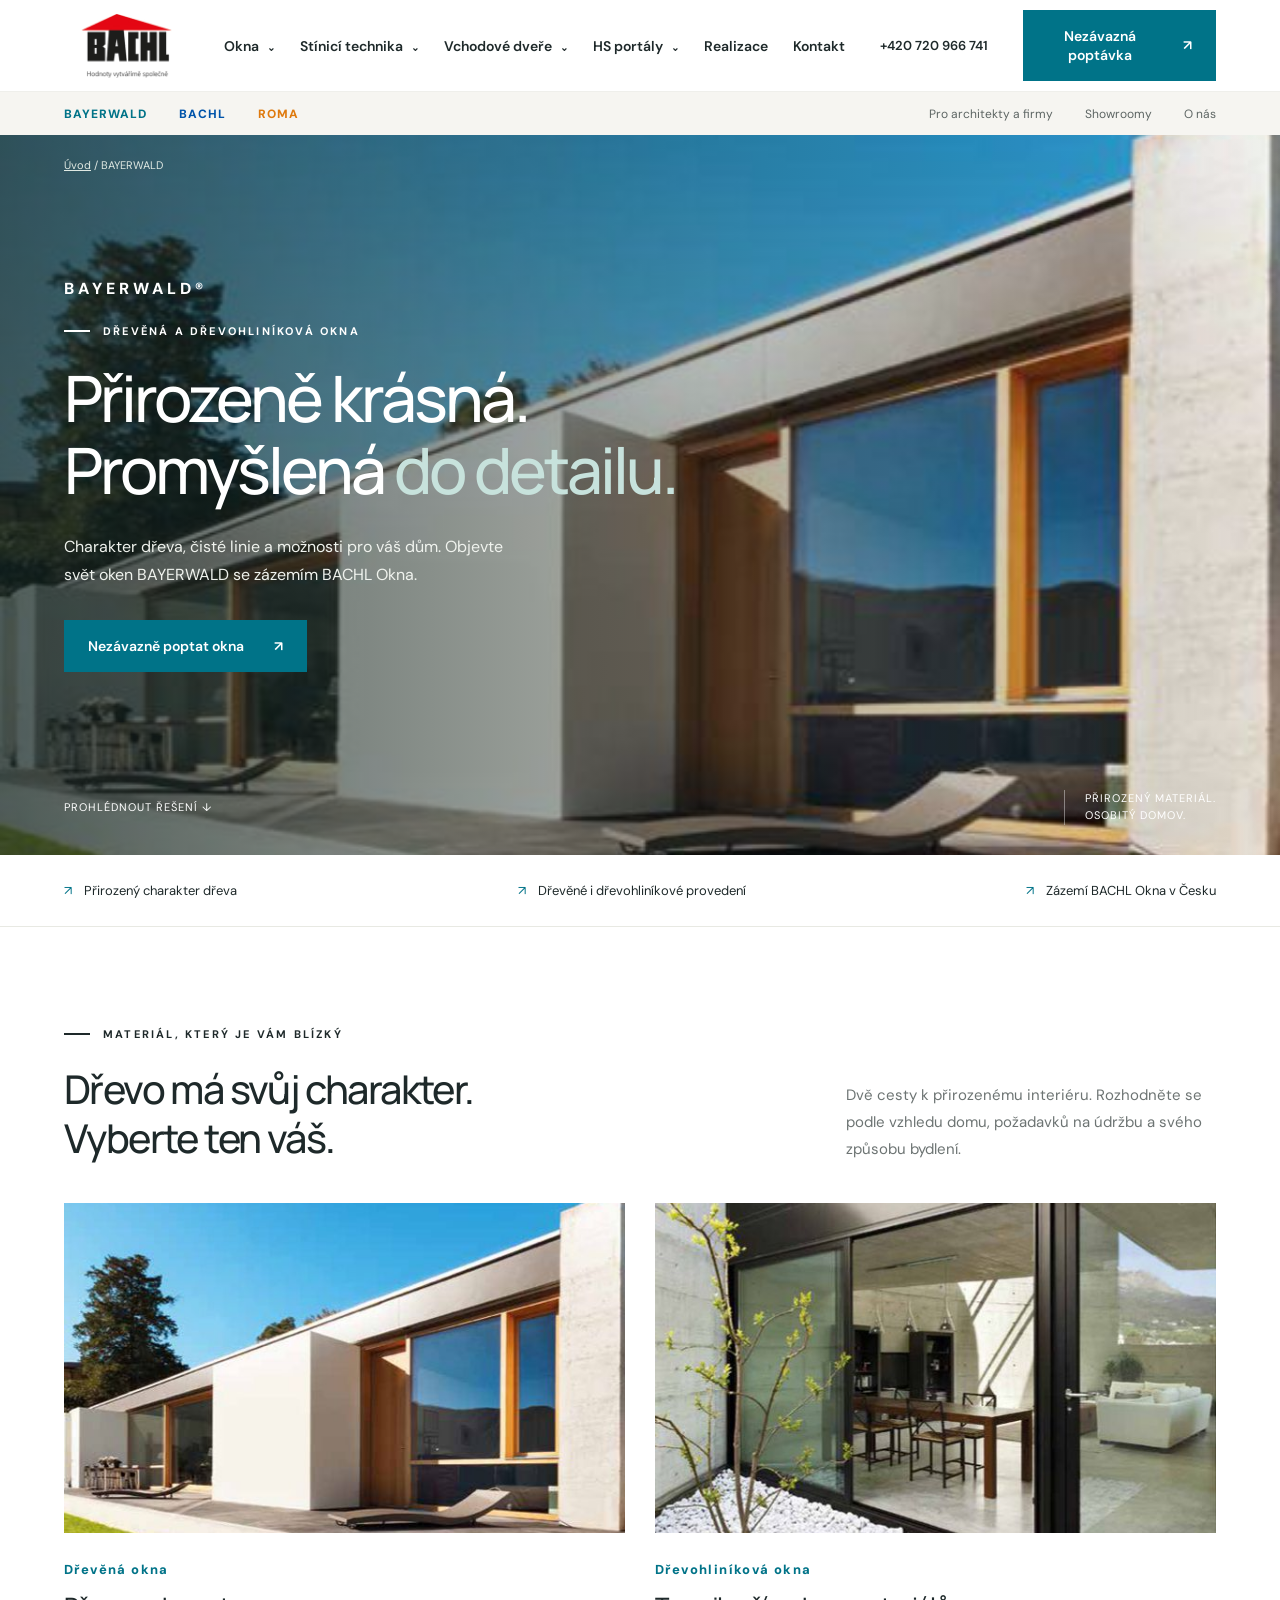
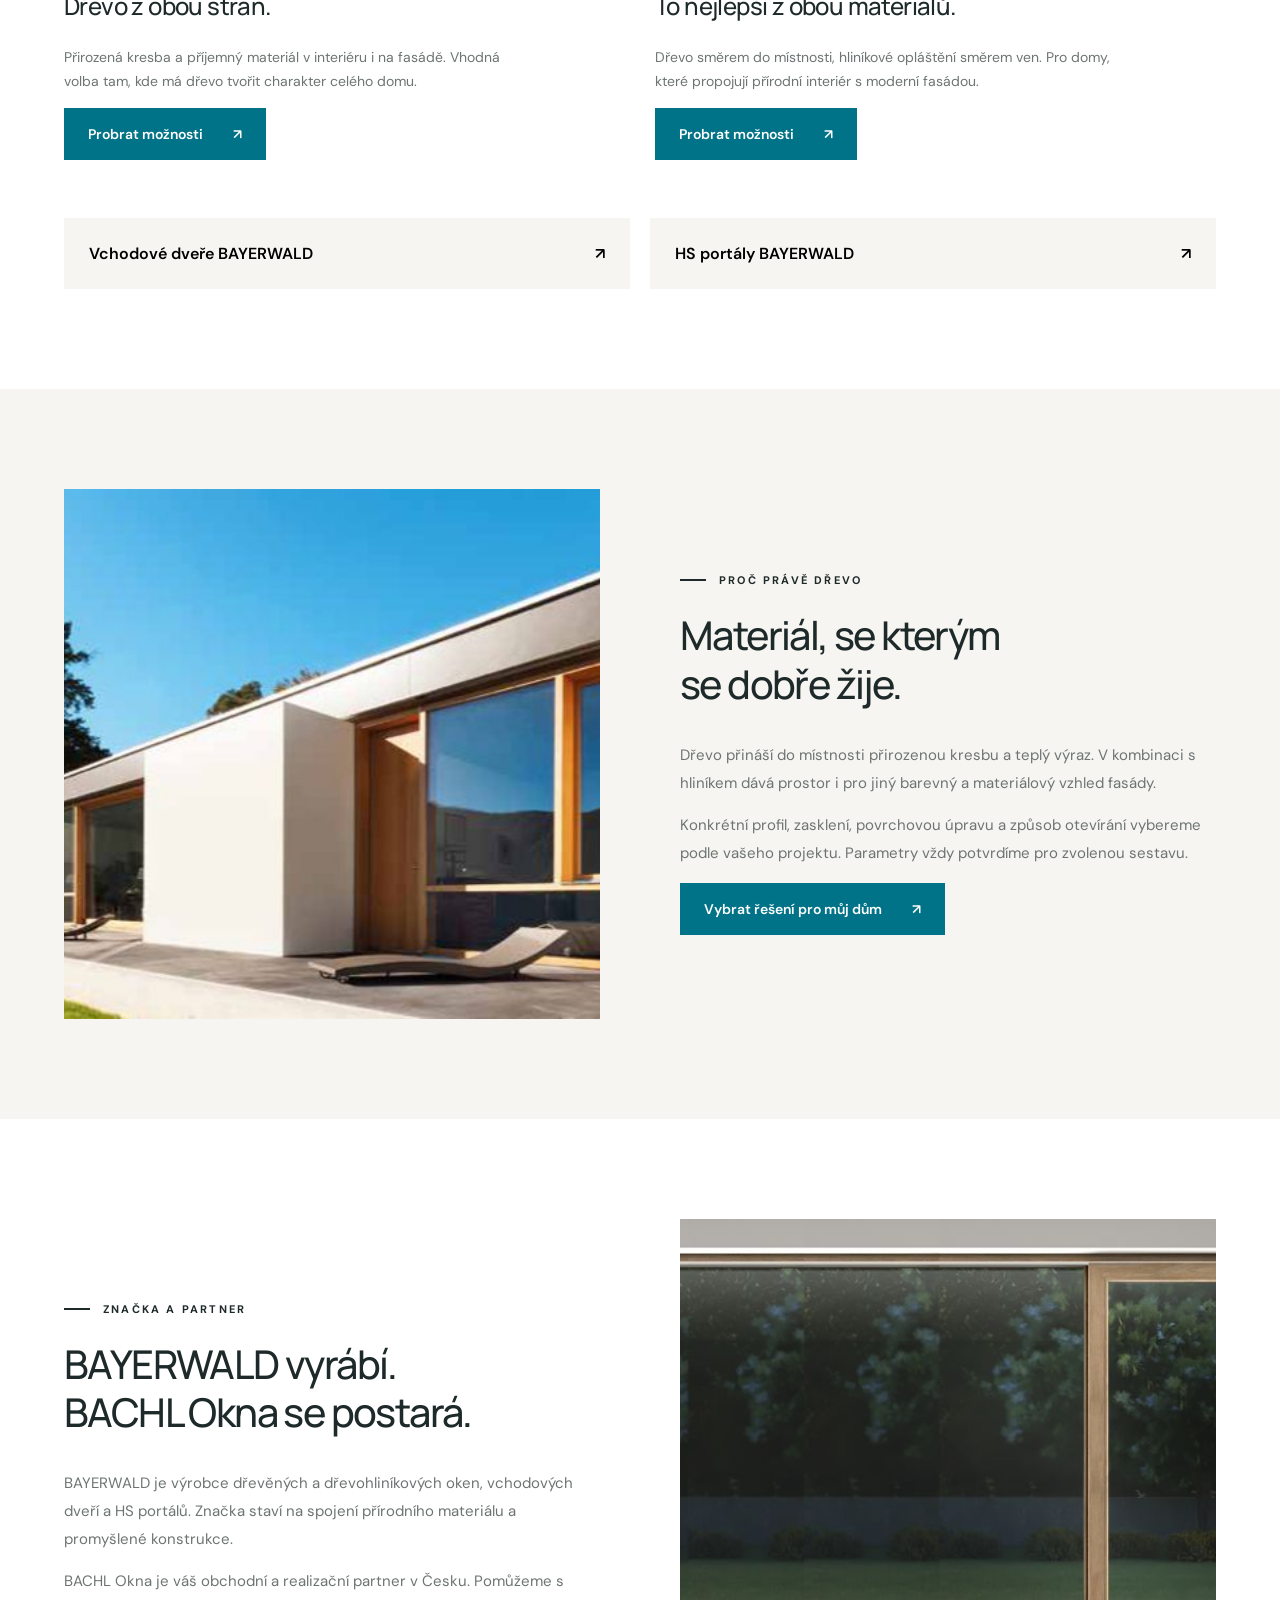
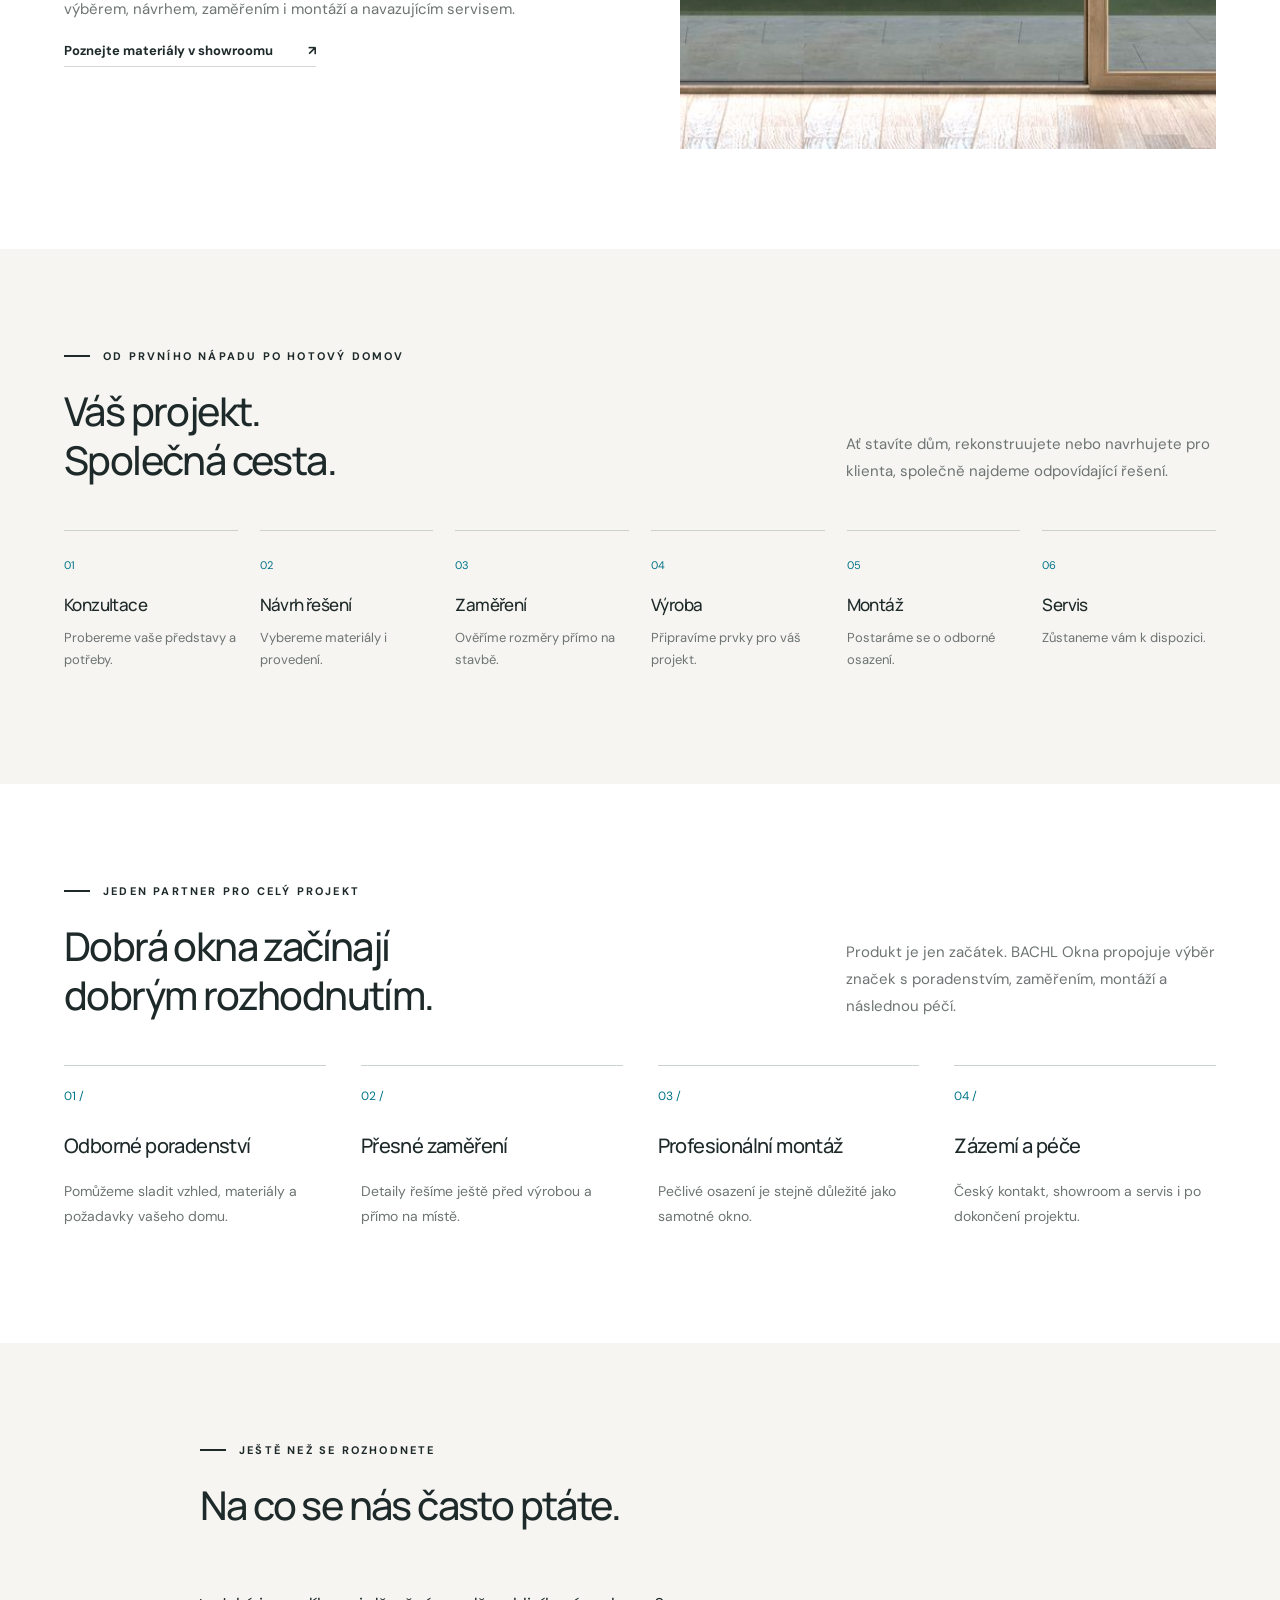
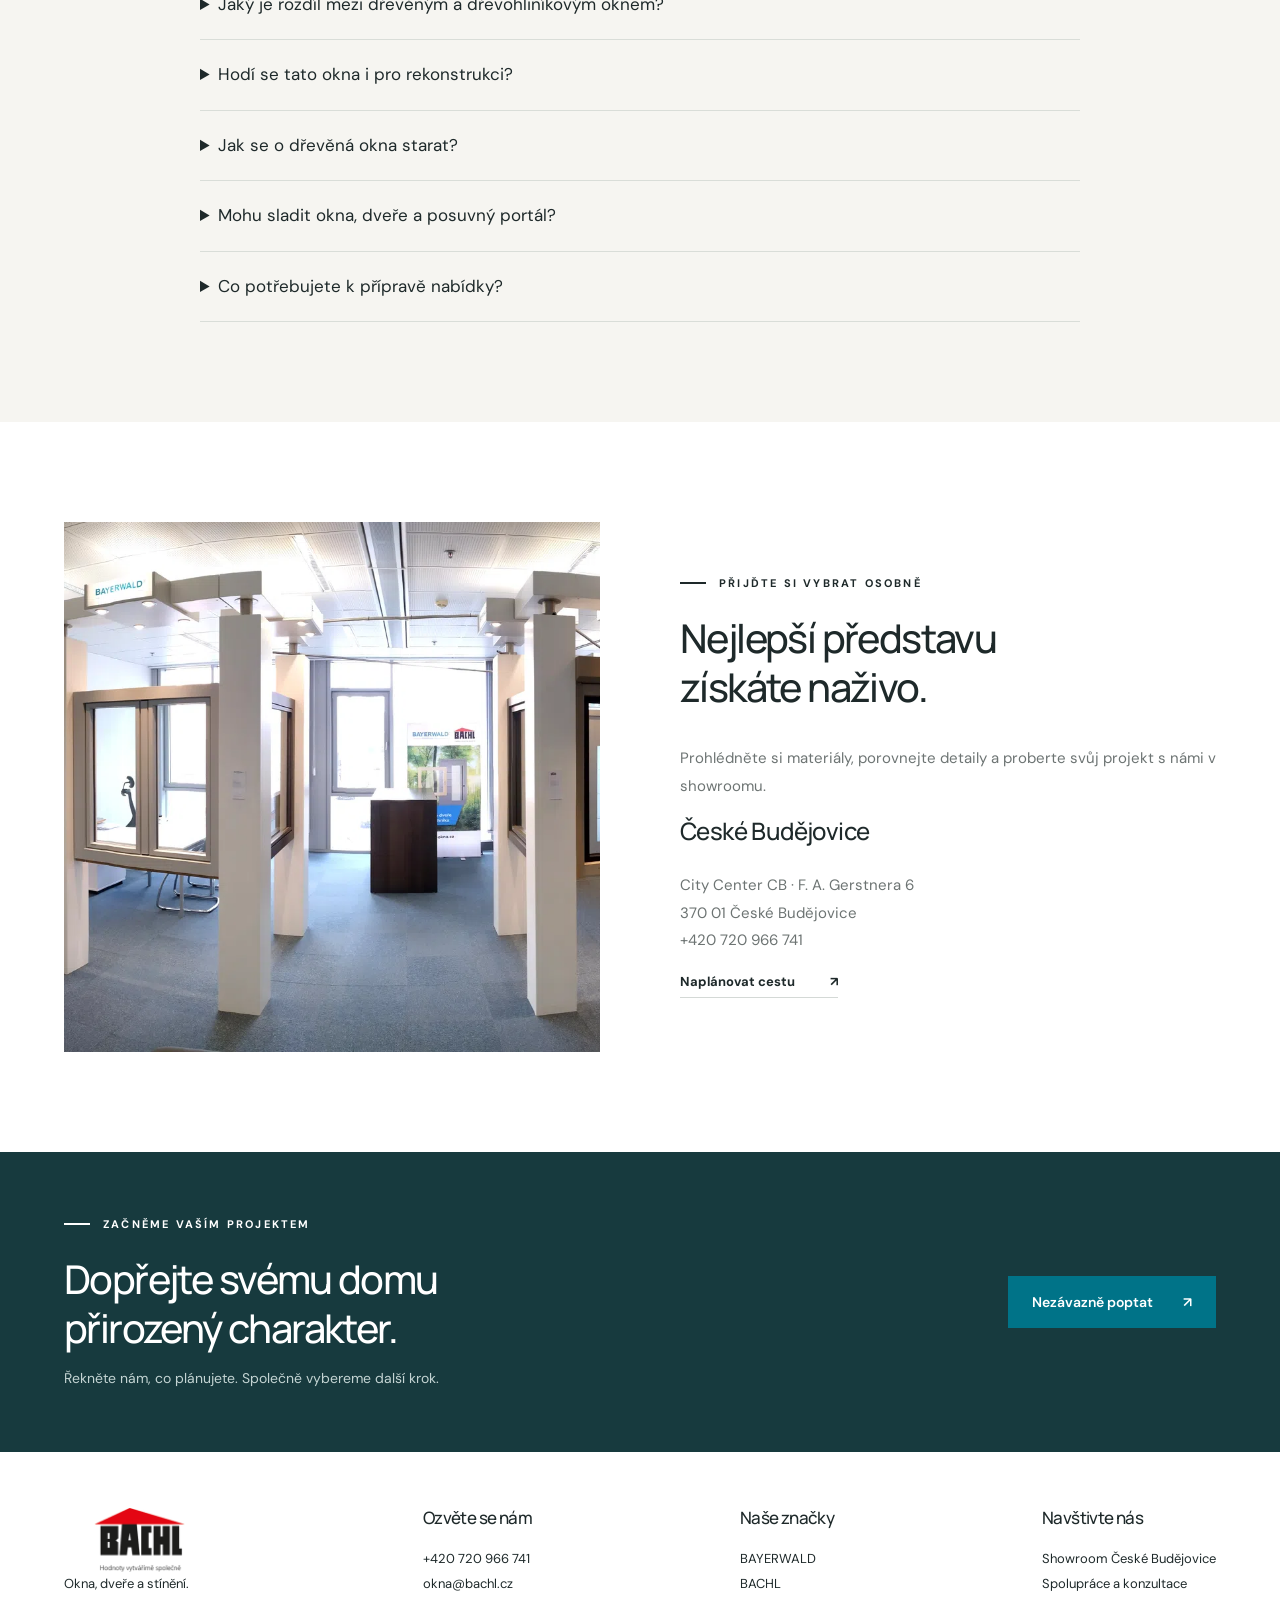
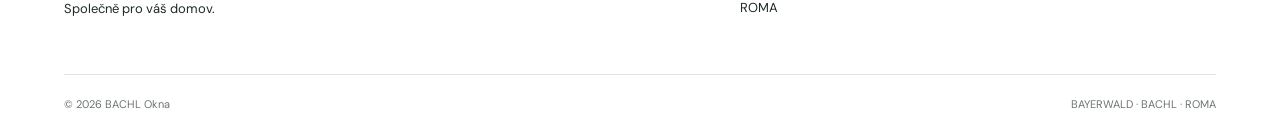
==== bayerwald.html @ 71b7810d "Publish homepage and BAYERWALD preview" ====
<!doctype html><html lang="cs"><head><meta charset="utf-8"><meta name="viewport" content="width=device-width,initial-scale=1"><meta name="description" content="Dřevěná a dřevohliníková okna BAYERWALD. Přirozený charakter dřeva, možnosti pro váš projekt a české zázemí BACHL Okna."><meta name="theme-color" content="#007388"><title>BAYERWALD | Dřevěná a dřevohliníková okna | BACHL Okna</title><link rel="stylesheet" href="styles.css"><script src="app.js" defer></script></head><body><div id="app"></div><noscript>Pro plné zobrazení webu povolte JavaScript. Kontakt: <a href="mailto:okna@bachl.cz">okna@bachl.cz</a>, +420 720 966 741.</noscript></body></html>
---- styles.css ----
@import url('https://fonts.googleapis.com/css2?family=DM+Sans:wght@400;500;600;700&family=Manrope:wght@400;500;600;700;800&display=swap');
:root{--ink:#1e292a;--muted:#6d7473;--paper:#f6f5f1;--blue:#0054aa;--teal:#007388;--orange:#df7a0e;--accent:var(--blue)}*{box-sizing:border-box}html{scroll-behavior:smooth;scroll-padding-top:150px}body{margin:0;color:var(--ink);background:#fff;font-family:'DM Sans',sans-serif}body.bayerwald{--accent:var(--teal)}a{color:inherit;text-decoration:none}button,input,select,textarea{font:inherit}button,a,input,textarea,select{touch-action:manipulation}button{cursor:pointer}button:focus-visible,a:focus-visible{outline:3px solid #df7a0e;outline-offset:5px}img{display:block;width:100%;height:100%;object-fit:cover}.wrap{width:min(1320px,90%);margin:auto}.header{position:sticky;top:0;background:#fff;z-index:20}.mainnav{min-height:91px;display:flex;align-items:center;gap:35px}.logo{width:125px;flex-shrink:0}.logo img{height:auto;max-height:65px;object-fit:contain}.primary{display:flex;align-items:center;gap:25px;flex:1}.navitem{position:relative}.navbutton{border:0;background:none;padding:33px 0;color:var(--ink);font-weight:600;font-size:14px;white-space:nowrap}.navbutton span{font-size:10px;margin-left:5px}.dropdown{display:none;position:absolute;top:100%;left:-22px;width:440px;background:#fff;padding:26px;box-shadow:0 18px 35px #152a3022;border-top:3px solid var(--accent);grid-template-columns:1fr 1fr;gap:24px}.navitem.open .dropdown,.navitem:hover .dropdown{display:grid}.dropdown strong{display:block;margin-bottom:13px;font-size:13px}.dropdown a{display:block;font-size:14px;line-height:1.6;padding:6px 0}.blue{color:var(--blue)}.teal{color:var(--teal)}.orange{color:var(--orange)}.phone{font-size:13px;font-weight:600;white-space:nowrap}.btn{border:0;background:var(--accent);color:white;padding:17px 24px;display:inline-flex;align-items:center;justify-content:space-between;gap:30px;font-size:14px;font-weight:600;line-height:1.3}.btn:hover{filter:brightness(.9)}.btn.light{background:white;color:var(--ink)}.btn.outline{background:transparent;border:1px solid #c4cac7;color:var(--ink)}.secondary{background:var(--paper);border-top:1px solid #efefeb}.secondary .wrap{display:flex;justify-content:space-between;align-items:center;min-height:43px}.brandsnav,.secondarylinks{display:flex;gap:32px;font-size:12px}.brandsnav{font-weight:800;letter-spacing:1px}.secondarylinks{color:#5d6563}.mobile-toggle{display:none}.hero{position:relative;min-height:650px;height:calc(100svh - 180px);max-height:850px;color:white;overflow:hidden;background:#354745}.hero-image{position:absolute;inset:0;transition:opacity .5s}.hero:after{content:'';position:absolute;inset:0;background:linear-gradient(90deg,#102322ba 0%,#10232252 55%,#1023220a 100%)}.hero .wrap{position:relative;z-index:1;height:100%;display:flex;flex-direction:column;justify-content:center;padding-top:55px;padding-bottom:95px}.eyebrow{font-size:11px;letter-spacing:2.2px;text-transform:uppercase;font-weight:700;display:flex;align-items:center;gap:13px;margin-bottom:24px}.eyebrow:before{content:'';display:block;width:26px;height:2px;background:currentColor}h1,h2,h3,p{margin-top:0}h1,h2,h3{font-family:Manrope,sans-serif;font-weight:500}h1{font-size:clamp(44px,5vw,74px);line-height:1.13;letter-spacing:-3px;max-width:830px;margin-bottom:26px}h1 em{font-style:normal;color:#c7e2dc}.hero p{font-size:16px;line-height:1.75;max-width:470px;color:#f0f3ee}.hero .btn{align-self:flex-start;margin-top:15px}.hero-bottom{position:absolute;z-index:2;bottom:30px;left:5%;right:5%;display:flex;align-items:center;justify-content:space-between;font-size:11px;letter-spacing:1px}.slider-controls{display:flex;gap:12px;align-items:center}.slider-controls button{border:1px solid #ffffff66;background:transparent;color:white;width:40px;height:40px;font-size:20px}.slider-controls .pause{font-size:14px}.slide-progress{width:95px;height:2px;background:#ffffff44;margin:0 14px}.slide-progress i{display:block;background:white;height:2px;width:33%}.hero-tag{border-left:1px solid #ffffff66;padding-left:20px;line-height:1.6}.introbar{border-bottom:1px solid #e8e9e3}.introbar .wrap{display:flex;justify-content:space-between;gap:24px;padding:27px 0;font-size:13px}.introbar span{display:flex;gap:12px}.introbar b{color:var(--accent);font-weight:400}.section{padding:100px 0}.section.soft{background:var(--paper)}.section-head{display:flex;align-items:flex-end;justify-content:space-between;gap:45px;margin-bottom:40px}.section-head h2{margin:0;max-width:660px}.section-head p{max-width:370px;margin:0;color:var(--muted);font-size:15px;line-height:1.8}h2{font-size:clamp(32px,3.1vw,46px);line-height:1.23;letter-spacing:-1.6px}h3{font-size:24px;line-height:1.35;letter-spacing:-.6px}.subtle{color:var(--muted);line-height:1.8}.cards{display:grid;grid-template-columns:repeat(3,1fr);gap:25px}.brand-card{background:white;border:1px solid #e4e6e1}.card-image{height:265px;overflow:hidden}.card-image img{transition:transform .5s}.brand-card:hover .card-image img{transform:scale(1.04)}.card-body{padding:28px}.brandname{font-weight:800;font-size:13px;letter-spacing:1.4px;margin-bottom:19px;display:block}.card-body p{font-size:14px;color:var(--muted);line-height:1.7;min-height:48px}.textlink{font-size:13px;font-weight:700;display:inline-flex;gap:35px;align-items:center;border-bottom:1px solid #d4d9d6;padding-bottom:7px}.benefits{display:grid;grid-template-columns:repeat(4,1fr);gap:35px;margin-top:45px}.benefit{border-top:1px solid #cbd1cc;padding-top:22px}.benefit .num{font-size:12px;color:var(--accent);display:block;margin-bottom:28px}.benefit h3{font-size:20px}.benefit p{font-size:14px;line-height:1.8;color:var(--muted)}.split{display:grid;grid-template-columns:1fr 1fr;gap:80px;align-items:center}.split-photo{height:530px}.split p{line-height:1.85;color:var(--muted);font-size:15px}.steps{display:grid;grid-template-columns:repeat(6,1fr);gap:22px;margin-top:45px}.step{border-top:1px solid #cbd1cc;padding-top:22px}.step span{font-size:11px;color:var(--accent)}.step h3{font-size:17px;margin:20px 0 10px}.step p{font-size:13px;line-height:1.7;color:var(--muted)}.cta{background:#173a3e;color:#fff;padding:65px 0}.cta .wrap{display:flex;justify-content:space-between;align-items:center;gap:30px}.cta h2{max-width:650px;margin-bottom:16px}.cta p{margin:0;color:#c4d4d3;font-size:14px}.footer{padding:55px 0 24px}.footer-top{display:flex;justify-content:space-between;gap:45px}.footer h3{font-size:17px}.footer p,.footer a{font-size:13px;line-height:1.9}.footer .logo{margin-bottom:18px}.footer-bottom{border-top:1px solid #e1e4df;padding-top:22px;margin-top:40px;display:flex;justify-content:space-between;font-size:11px;color:var(--muted)}.product-grid{display:grid;grid-template-columns:1fr 1fr;gap:30px}.product-grid .card-image{height:330px}.product-grid .card-body{padding:28px 0}.product-grid p{max-width:470px}.product-grid .brand-card{border:0}.product-grid .brandname{margin-bottom:12px}.related{display:flex;gap:20px;margin-top:30px}.related button{flex:1;text-align:left;padding:25px;background:var(--paper);border:0;display:flex;justify-content:space-between;font-weight:600}.faq{max-width:880px;margin:auto}.faq h2{margin-bottom:40px}.faq details{border-bottom:1px solid #d9ddd8;padding:22px 0}.faq summary{cursor:pointer;font-size:17px;line-height:1.5}.faq details p{color:var(--muted);line-height:1.8;font-size:14px;margin:17px 0 0}.breadcrumbs{position:absolute;top:23px;font-size:11px;color:#e0e9e3}.breadcrumbs a{text-decoration:underline}.bayerwald .hero{min-height:620px;max-height:760px}.brand-signature{font-weight:800;letter-spacing:4px;font-size:16px;margin-bottom:25px}.dialog{width:min(600px,94%);border:0;padding:40px;max-height:90vh;color:var(--ink)}.dialog::backdrop{background:#122627b3}.dialog .close{position:absolute;right:16px;top:12px;border:0;background:none;font-size:28px}.dialog h2{font-size:30px;padding-right:20px}.dialog label{display:block;font-size:13px;margin-top:17px}.dialog input,.dialog select,.dialog textarea{width:100%;padding:12px;margin-top:7px;border:1px solid #c6ceca;background:white;border-radius:0}.dialog textarea{height:95px;resize:vertical}.dialog .btn{margin-top:20px;width:100%}.form-note{font-size:12px;line-height:1.7;color:var(--muted)}.context{font-size:12px;color:var(--accent)}.dialog .check{display:flex;gap:10px;align-items:flex-start;line-height:1.6}.check input{width:auto;margin-top:3px}.project-note{font-size:11px;color:var(--muted);margin-top:15px}.desktop-only{display:inline}
@media(min-width:1500px){.hero .wrap{width:1320px}.hero-bottom{left:calc((100% - 1320px)/2);right:calc((100% - 1320px)/2)}}
@media(max-width:1150px){.mainnav{gap:22px}.primary{gap:17px}.phone{display:none}.mainnav .btn{padding:15px}.navbutton{font-size:13px}.logo{width:105px}.hero{min-height:600px}.split{gap:40px}.steps{grid-template-columns:repeat(3,1fr)}}
@media(max-width:850px){.mainnav{min-height:76px;justify-content:space-between}.mainnav>.btn{margin-left:auto}.mobile-toggle{display:block;border:0;background:transparent;font-size:23px;padding:8px}.primary{display:none;position:absolute;top:76px;left:0;right:0;background:white;padding:18px 5%;border-bottom:1px solid #ddd;max-height:75vh;overflow:auto}.primary.mobile-open{display:block}.navbutton{padding:14px 0;width:100%;text-align:left}.dropdown{position:static;box-shadow:none;width:100%;padding:15px;gap:20px}.navitem:hover .dropdown{display:none}.navitem.open .dropdown{display:grid}.secondarylinks{gap:16px;font-size:10px}.brandsnav{gap:20px;font-size:10px}.hero{height:690px;min-height:0;max-height:none}.hero .wrap{padding-top:20px;padding-bottom:75px}h1{letter-spacing:-2px;max-width:620px}.hero p{max-width:420px}.section{padding:65px 0}.cards{gap:16px}.card-image{height:200px}.card-body{padding:20px}h3{font-size:21px}.section-head{display:block}.section-head p{margin-top:23px;max-width:570px}.benefits{grid-template-columns:1fr 1fr;gap:25px}.introbar .wrap{flex-wrap:wrap;font-size:12px}.split{gap:30px}.split-photo{height:440px}.cta .wrap{align-items:flex-start}.cta h2{font-size:32px}.product-grid .card-image{height:240px}}
@media(max-width:580px){.wrap{width:89%}.mainnav>.btn{font-size:11px;padding:13px;gap:12px}.secondary .wrap{justify-content:center;min-height:40px}.secondarylinks{display:none}.brandsnav{width:100%;justify-content:space-between}.hero{height:660px}.hero:after{background:linear-gradient(90deg,#102322b8,#10232255)}.hero-image{object-position:60% center}.hero .wrap{padding-top:5px}.eyebrow{font-size:9px;margin-bottom:22px;letter-spacing:1.7px}h1{font-size:44px;letter-spacing:-2px;line-height:1.16}.hero p{font-size:14px;max-width:330px}.hero-bottom{left:5.5%;right:5.5%}.hero-tag{display:none}.introbar .wrap{display:grid;gap:14px;padding:24px 0}.cards,.split,.product-grid{grid-template-columns:1fr}.cards{gap:25px}.card-image{height:260px}.card-body{padding:26px}.card-body p{min-height:0}.section-head{margin-bottom:30px}.benefits{gap:25px 20px}.benefit h3{font-size:18px}.benefit p{font-size:13px}.benefit .num{margin-bottom:20px}.split-photo{height:380px}.steps{grid-template-columns:1fr 1fr}.cta .wrap{display:block}.cta .btn{margin-top:25px}.footer-top{display:grid;grid-template-columns:1fr 1fr;gap:30px}.footer-top>div:first-child{grid-column:1/-1}.footer-bottom{gap:15px;line-height:1.7}.product-grid{gap:25px}.product-grid .card-image{height:300px}.related{flex-direction:column;margin-top:0}.bayerwald .hero{min-height:690px}.dialog{padding:32px 24px}.dialog h2{font-size:28px}.brand-signature{font-size:14px}.desktop-only{display:none}}@media(prefers-reduced-motion:reduce){html{scroll-behavior:auto}*{transition:none!important}}
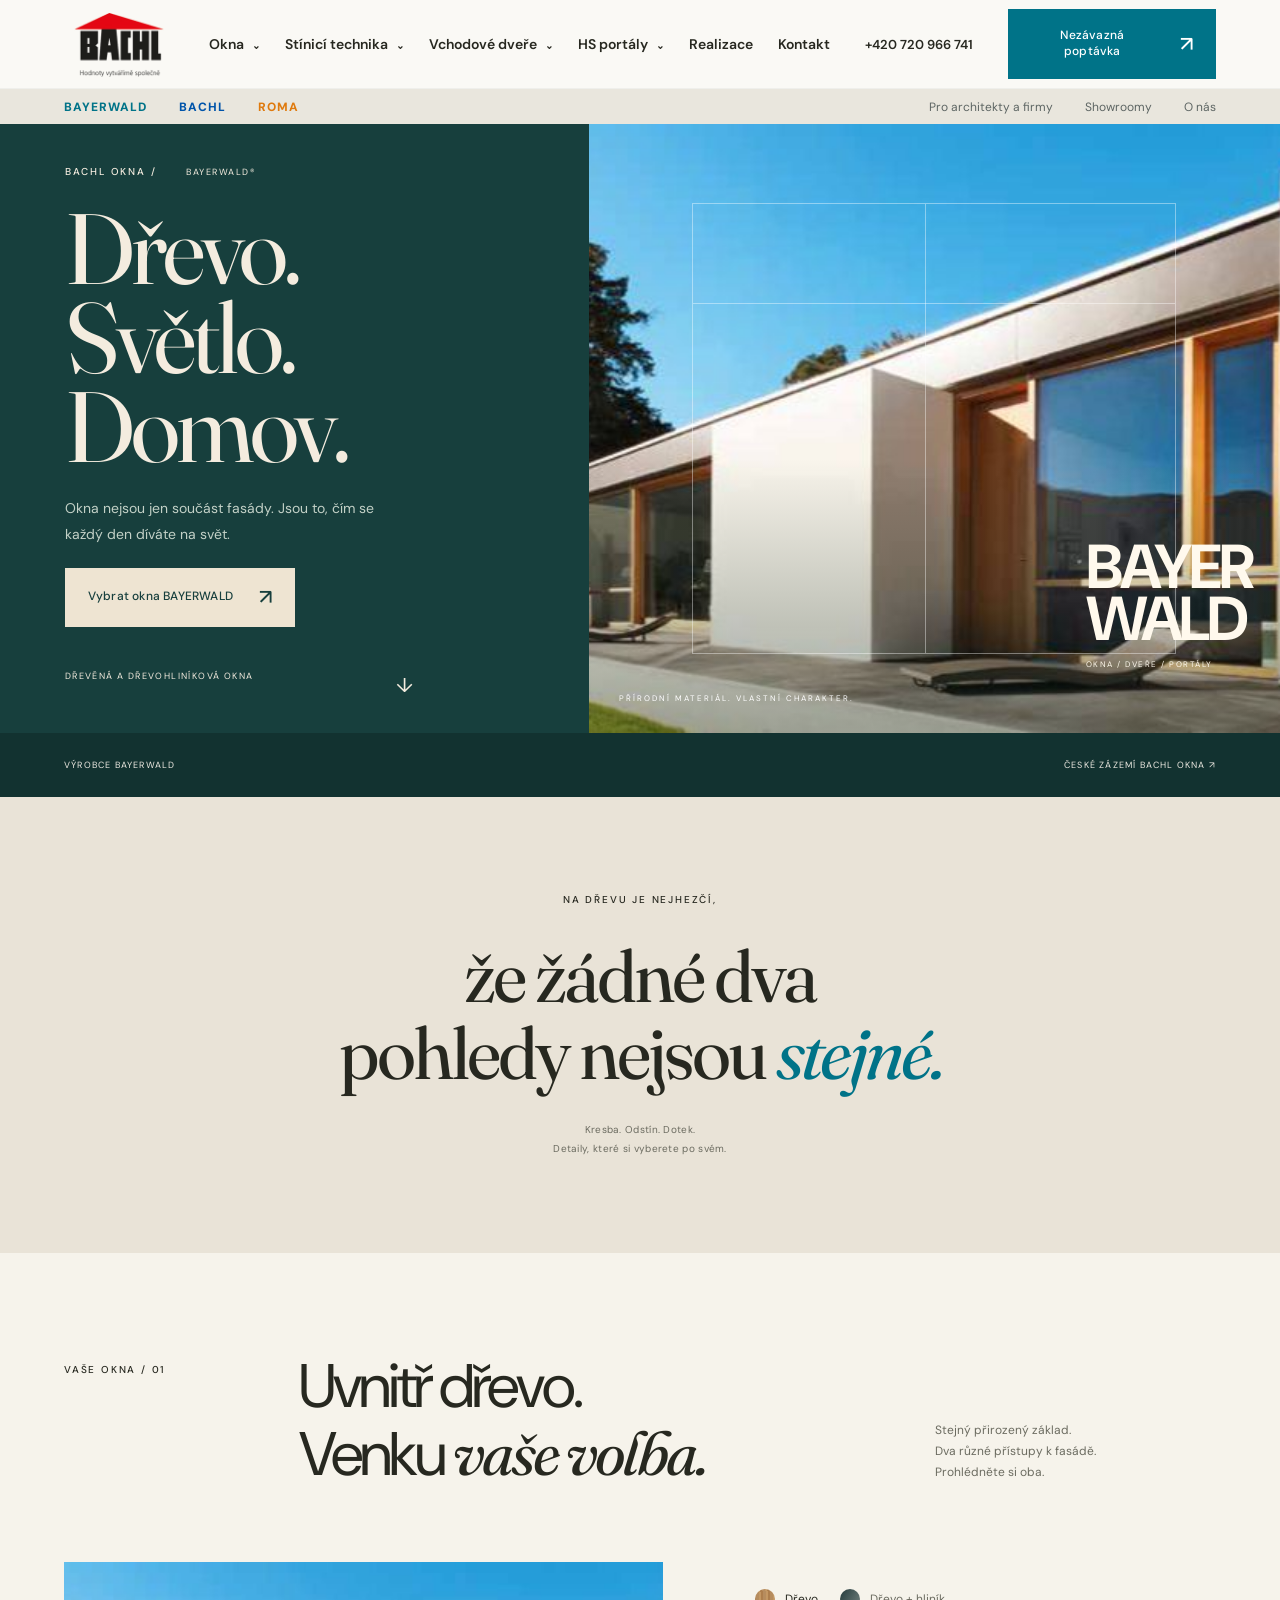
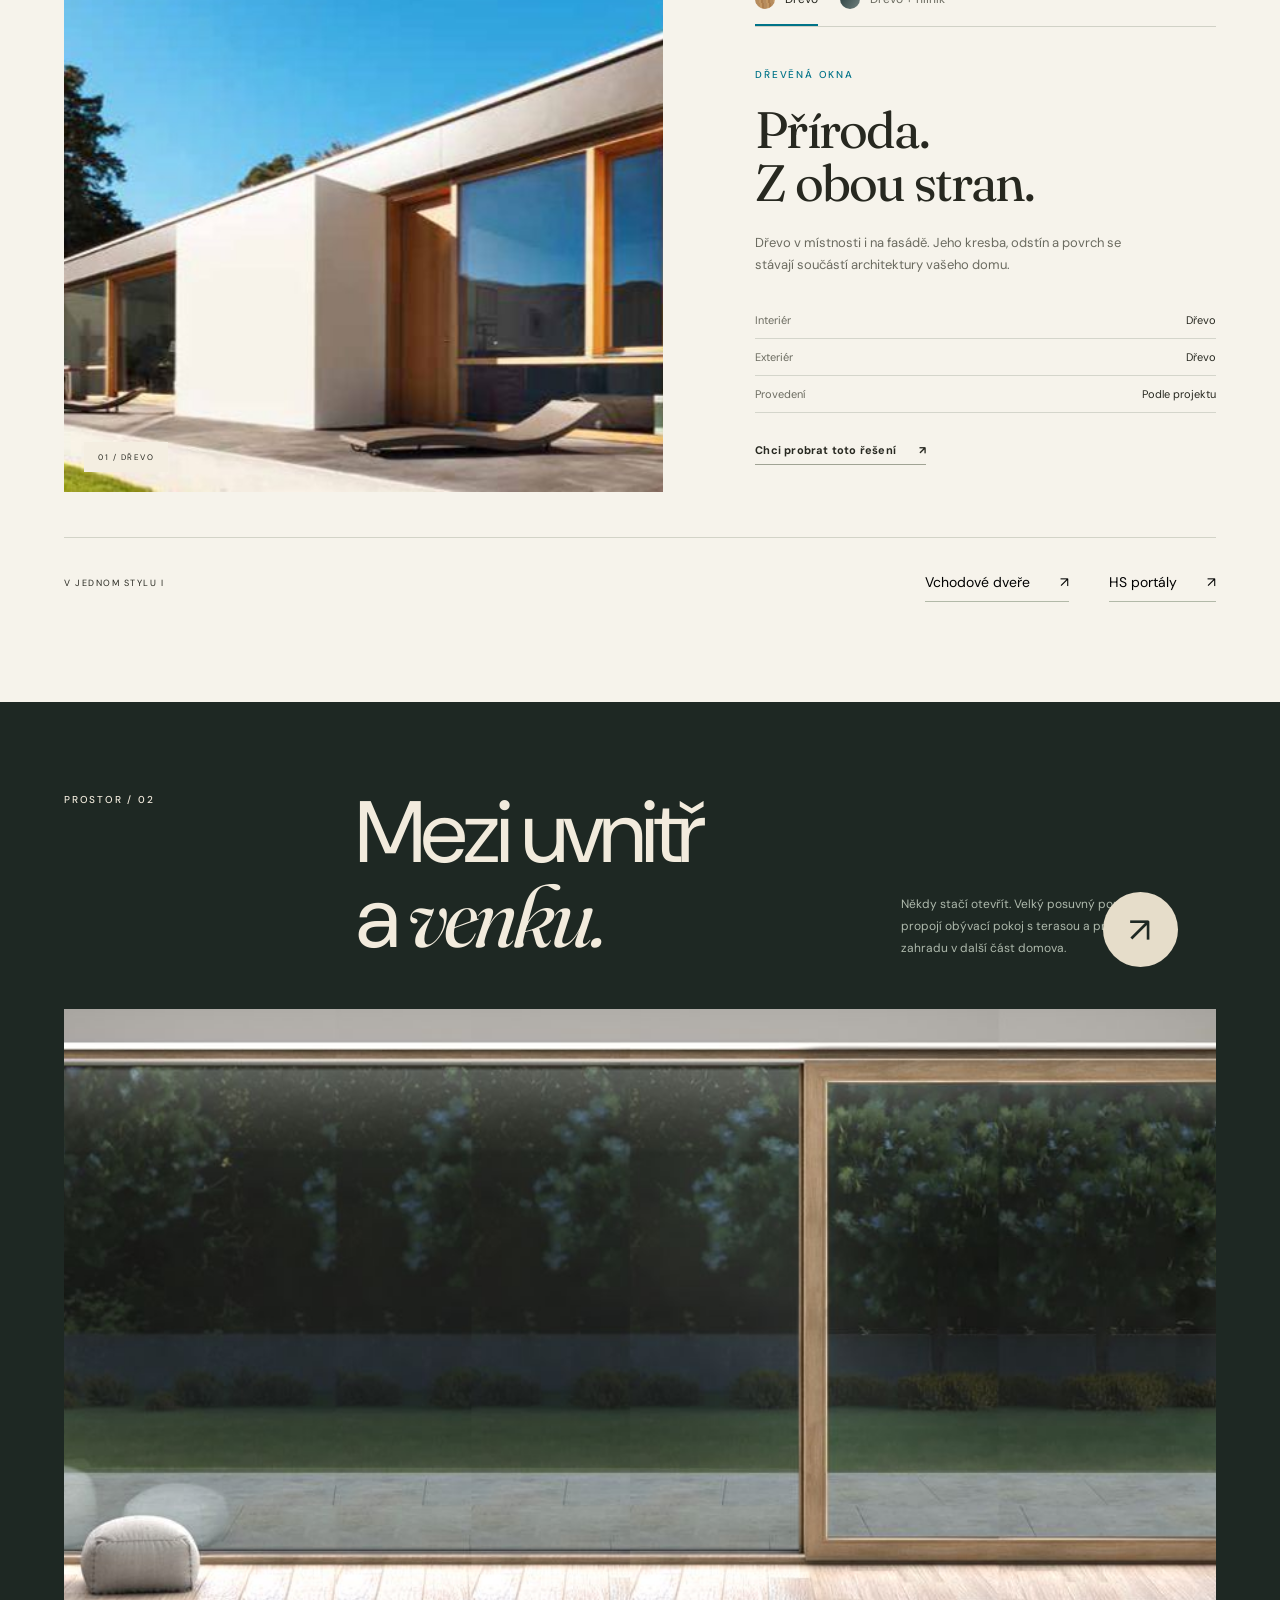
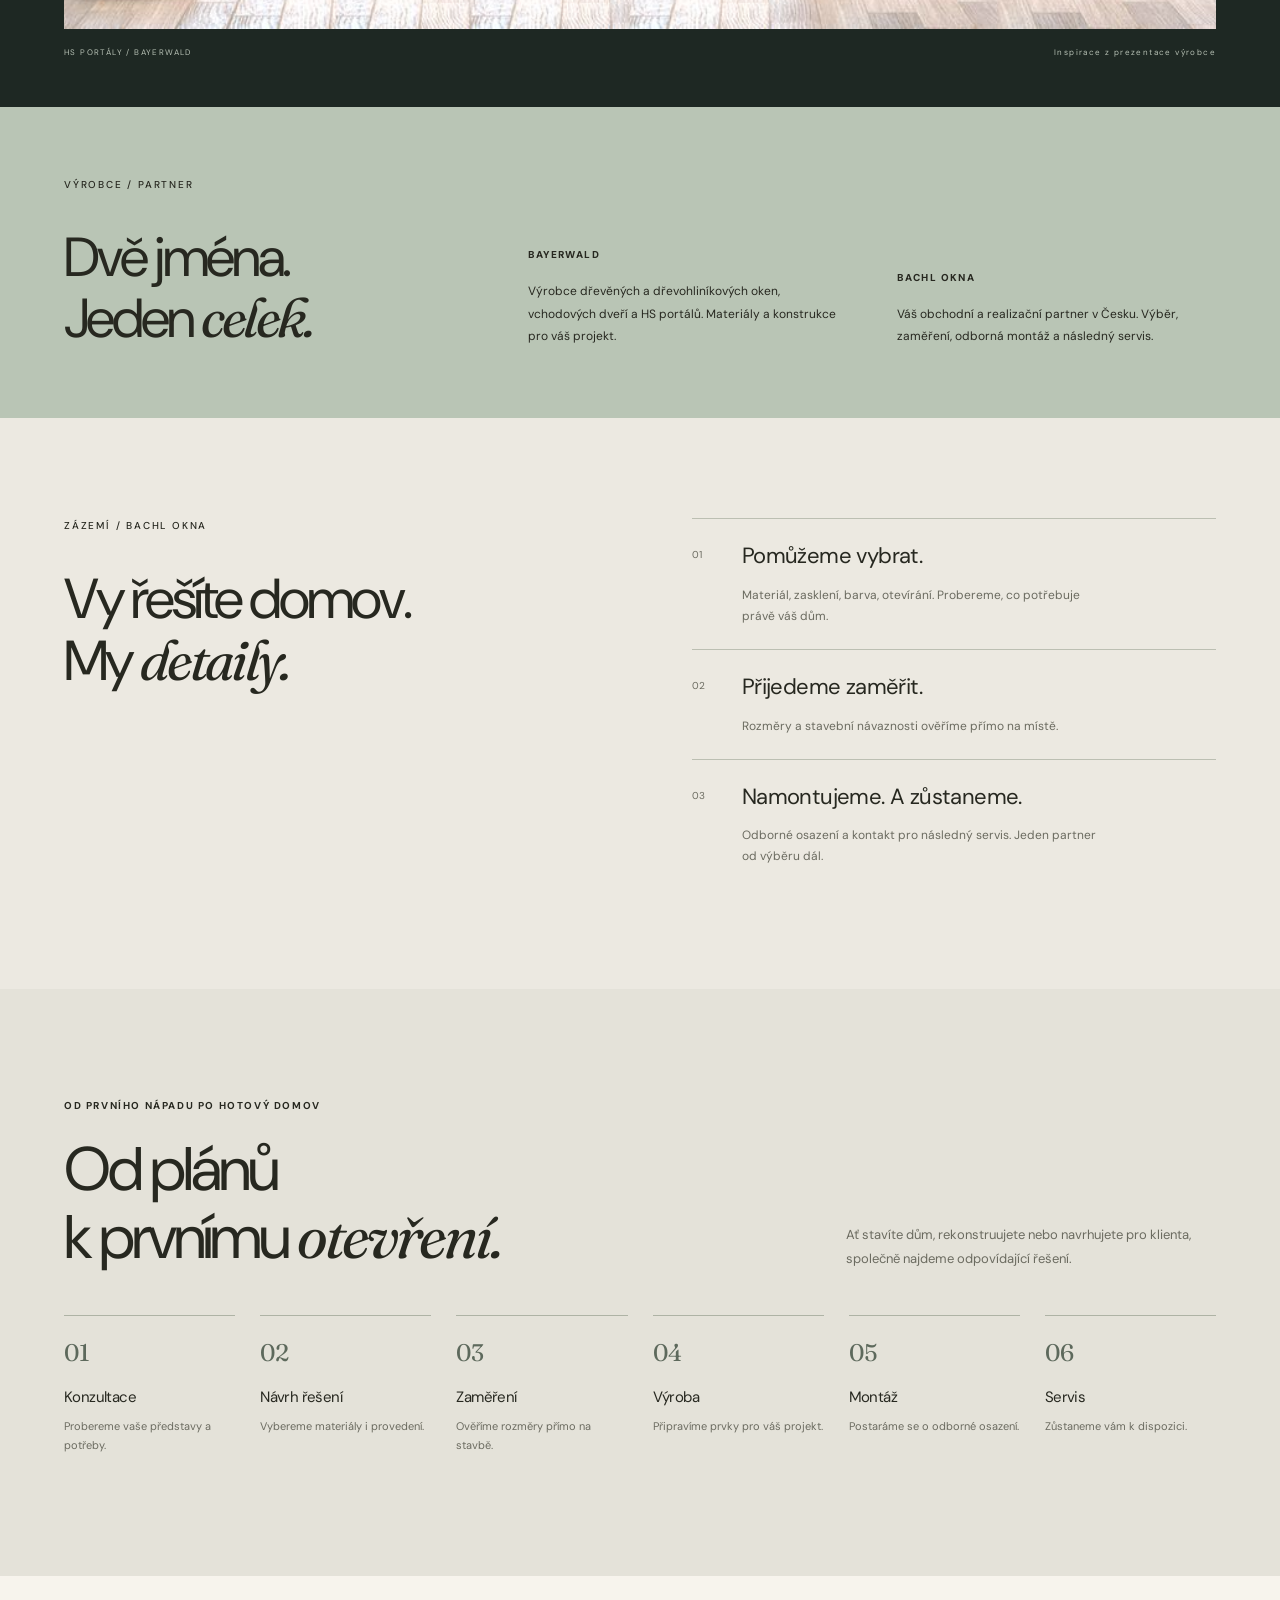
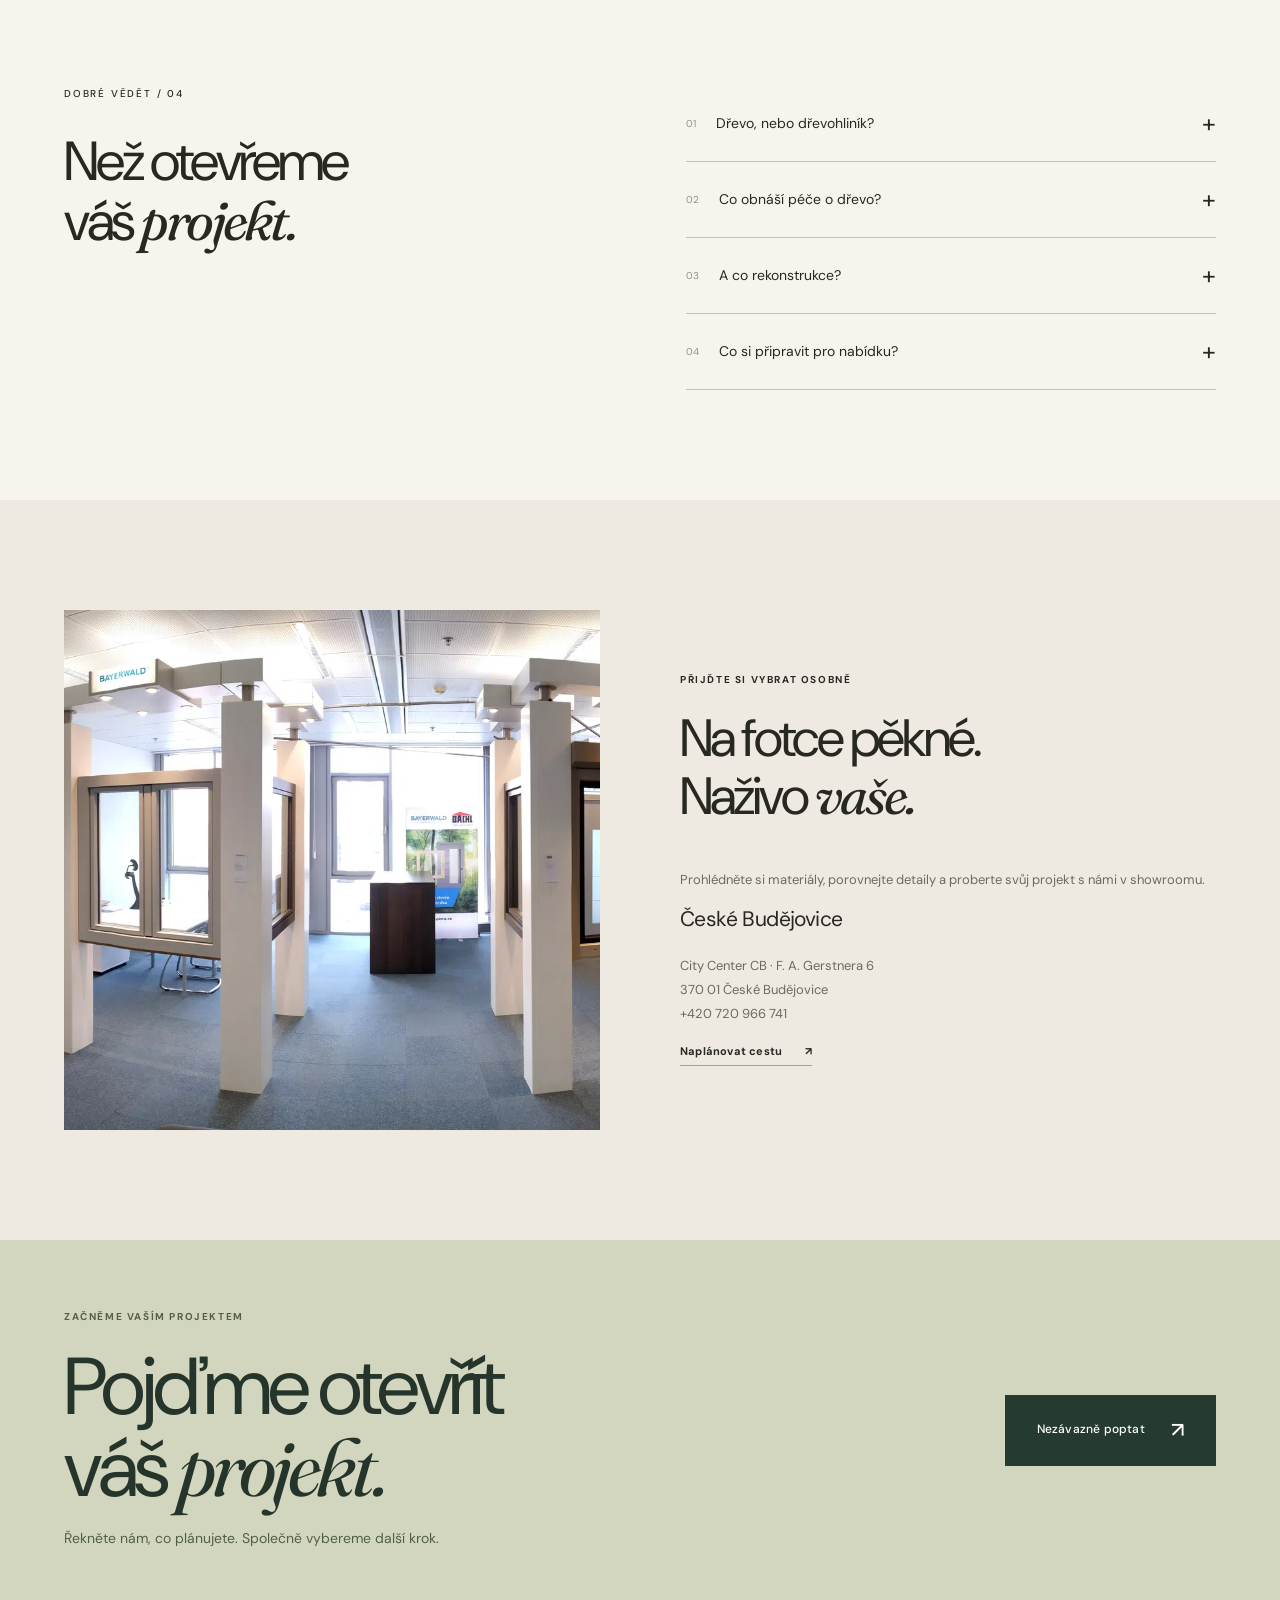
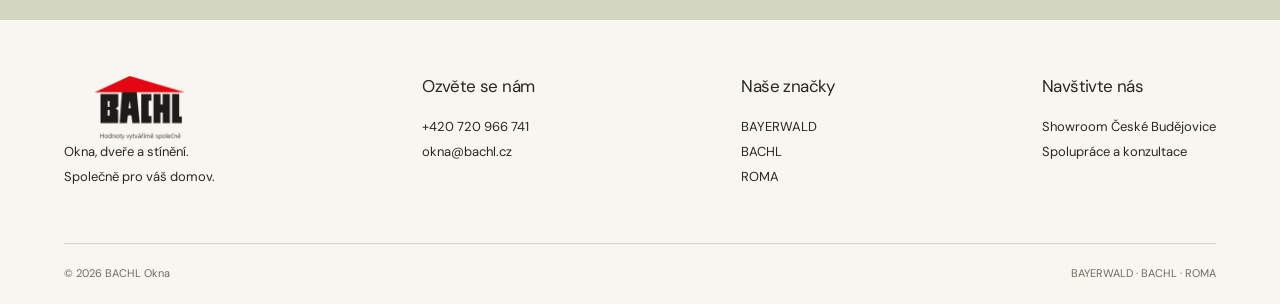
==== commit 21146859: "Redesign around architecture, wood and daylight" ====
--- a/bayerwald.html
+++ b/bayerwald.html
@@ -1 +1 @@
-<!doctype html><html lang="cs"><head><meta charset="utf-8"><meta name="viewport" content="width=device-width,initial-scale=1"><meta name="description" content="Dřevěná a dřevohliníková okna BAYERWALD. Přirozený charakter dřeva, možnosti pro váš projekt a české zázemí BACHL Okna."><meta name="theme-color" content="#007388"><title>BAYERWALD | Dřevěná a dřevohliníková okna | BACHL Okna</title><link rel="stylesheet" href="styles.css"><script src="app.js" defer></script></head><body><div id="app"></div><noscript>Pro plné zobrazení webu povolte JavaScript. Kontakt: <a href="mailto:okna@bachl.cz">okna@bachl.cz</a>, +420 720 966 741.</noscript></body></html>
+<!doctype html><html lang="cs"><head><meta charset="utf-8"><meta name="viewport" content="width=device-width,initial-scale=1"><meta name="description" content="Dřevěná a dřevohliníková okna BAYERWALD. Přirozený charakter dřeva, možnosti pro váš projekt a české zázemí BACHL Okna."><meta name="theme-color" content="#007388"><title>BAYERWALD | Dřevěná a dřevohliníková okna | BACHL Okna</title><link rel="stylesheet" href="styles.css"><link rel="stylesheet" href="editorial.css"><script src="layouts.js" defer></script><script src="app.js" defer></script></head><body><div id="app"></div><noscript>Pro plné zobrazení webu povolte JavaScript. Kontakt: <a href="mailto:okna@bachl.cz">okna@bachl.cz</a>, +420 720 966 741.</noscript></body></html>
--- a/editorial.css
+++ b/editorial.css
@@ -0,0 +1,6 @@
+@import url('https://fonts.googleapis.com/css2?family=DM+Sans:wght@400;500;600;700&family=Fraunces:ital,opsz,wght,SOFT,WONK@0,9..144,400,0,0;1,9..144,400,0,0&display=swap');
+:root{--paper:#eeeae2;--ink:#272820;--muted:#6b6b60;--line:#bdbeb033;--accent:#0054aa;--serif:'Fraunces',Georgia,serif}body{background:var(--paper);font-family:'DM Sans',sans-serif}.wrap{width:min(1400px,90%)}.header{background:#faf9f5}.mainnav{min-height:88px}.secondary{background:#e9e6dd}.secondary .wrap{min-height:35px}.btn{border-radius:0;font-size:12px;font-weight:500;letter-spacing:.2px;padding:19px 23px;gap:26px}.btn span{font-size:21px;line-height:1}.logo{width:110px}.folio{font-size:10px;letter-spacing:1.8px;font-weight:500;line-height:1.6;display:block}.eyebrow{letter-spacing:1.6px;font-size:10px}.eyebrow:before{display:none}h1,h2,h3{font-family:'DM Sans',sans-serif}h2 em,h3 em{font-family:var(--serif);font-weight:400}h2{font-size:clamp(40px,4.8vw,72px);font-weight:400;line-height:1.08;letter-spacing:-3px}h3{font-weight:400}p{line-height:1.75}.section{padding:110px 0}.section.soft{background:#e4e2d9}.editorial-hero{display:grid;grid-template-columns:46% 54%;grid-template-rows:1fr 64px;height:auto;max-height:none;min-height:690px;background:var(--paper);color:var(--ink);position:relative;overflow:hidden}.hero.editorial-hero:after{display:none}.hero-copy{padding:48px 8% 32px 11%;display:flex;flex-direction:column;position:relative;z-index:2;align-items:flex-start}.hero-kicker{display:flex;gap:30px;font-size:9px;letter-spacing:1.5px;text-transform:uppercase;align-items:center;margin-bottom:40px;flex-wrap:wrap}.hero h1{font-family:var(--serif);font-weight:400;letter-spacing:-5px;line-height:.94;font-size:clamp(76px,8.4vw,132px);margin-bottom:26px}.hero h1 em{color:inherit;font-family:var(--serif);font-weight:400}.hero p{color:#66685c;font-size:14px;max-width:335px;line-height:1.9;margin-bottom:20px}.hero .btn{margin-top:0}.hero-discover{font-size:9px;letter-spacing:1.4px;margin-top:42px;display:flex;justify-content:space-between;width:100%;gap:12px;line-height:1.6;max-width:350px}.hero-discover span{font-size:20px}.hero-visual{position:relative;margin:0;overflow:hidden;min-height:600px;background:#3b4841}.hero-image{position:absolute;height:100%;width:100%;object-fit:cover;object-position:60% center;inset:0}.hero-visual:after{content:'';position:absolute;inset:0;background:linear-gradient(0deg,#14291b66,transparent 45%);pointer-events:none}.window-outline{position:absolute;width:65%;height:65%;left:17%;top:17%;border:1px solid #ffffff66;z-index:1;pointer-events:none}.window-outline:before,.window-outline:after{content:'';position:absolute;background:#ffffff66}.window-outline:before{height:100%;width:1px;left:48%}.window-outline:after{height:1px;width:100%;top:22%}.image-coordinate{position:absolute;z-index:1;bottom:30px;left:30px;color:white;font-size:8px;letter-spacing:2px}.editorial-hero .hero-bottom{grid-column:1/-1;position:static;background:#272d27;color:#eeeae2;padding:0 5%;font-size:9px;letter-spacing:1.2px;border-top:0}.slider-controls{gap:15px}.slider-controls button{border:0;width:25px;height:30px;font-size:18px}.slider-controls .pause{font-size:11px}.slide-progress{width:75px;margin:0}.bayer-hero{background:#173f3d;color:#f4ecdf;grid-template-columns:46% 54%}.bayer-hero .hero-copy{padding-top:40px}.bayer-hero h1{font-size:clamp(80px,7.8vw,124px);line-height:.89;letter-spacing:-4px;margin-bottom:24px}.bayer-hero .hero-kicker{margin-bottom:24px}.bayer-hero p{color:#c3d1c7}.bayer-hero .btn{background:#eee4d2;color:#173f3d}.bayer-hero .hero-bottom{background:#123230}.bayer-hero .hero-visual img{object-position:53% center}.bayer-hero .window-outline{width:70%;height:74%;top:13%;left:15%}.photo-stamp{position:absolute;bottom:65px;right:28px;font-size:62px;font-weight:700;line-height:.85;letter-spacing:-3px;color:#fff9ed;z-index:1}.photo-stamp span{display:block;font-size:8px;letter-spacing:1.5px;font-weight:400;margin-top:15px}.editorial-heading{display:grid;grid-template-columns:1fr 3fr 1.4fr;gap:35px;margin-bottom:75px;align-items:end}.editorial-heading .folio{align-self:start;padding-top:9px}.editorial-heading h2{margin:0}.editorial-heading p{font-size:12px;margin:0;color:var(--muted);padding-bottom:4px}.world-row{display:grid;grid-template-columns:1fr 2fr 2.4fr 45px;gap:35px;align-items:center;padding:40px 0;border-top:1px solid #bebdb3;position:relative}.world-row:last-child{border-bottom:1px solid #bebdb3}.world-number{align-self:start;font-family:var(--serif);font-size:46px;line-height:1;color:#9d9e8e}.world-copy{padding:10px 0}.world-copy .brandname{font-size:10px;margin-bottom:22px;letter-spacing:2px}.world-copy h3{font-size:clamp(28px,3vw,45px);letter-spacing:-1.6px;line-height:1.12;margin-bottom:18px}.world-copy p{font-size:12px;max-width:260px;color:var(--muted);margin-bottom:24px}.world-photo{height:260px;overflow:hidden}.world-row:nth-of-type(2) .world-photo{height:220px}.world-row:nth-of-type(3) .world-photo{height:240px}.world-photo img{transition:transform .6s}.world-row:hover img{transform:scale(1.035)}.world-mark{align-self:start;font-size:38px;font-weight:400}.plain-button{border-top:0;border-left:0;border-right:0;border-radius:0;background:transparent;text-align:left;padding-left:0;padding-right:0;color:inherit;cursor:pointer}.textlink{font-size:11px;gap:23px;letter-spacing:.2px;border-bottom-color:#a0a394}.space-story{position:relative;background:#1e2823;color:#f2ebdd;padding:90px 5% 50px}.story-heading{display:grid;grid-template-columns:1fr 2fr 1.25fr;gap:40px;align-items:end;margin-bottom:50px}.story-heading .folio{align-self:start}.story-heading h2{font-size:clamp(56px,6.8vw,110px);margin:0;line-height:.95;letter-spacing:-4px}.story-heading p{font-size:12px;line-height:1.85;color:#aeb9ac;margin:0;max-width:270px}.space-story figure{margin:0;width:100%}.space-story figure>img{height:min(50vw,620px);object-fit:cover}.photo-caption{display:flex;justify-content:space-between;padding-top:18px;font-size:8px;letter-spacing:1.4px;color:#b7c1b5;gap:15px}.round-link{display:flex;align-items:center;justify-content:center;width:75px;height:75px;border-radius:50%;background:#e6ddca;color:#1e2823;font-size:35px;position:absolute;right:8%;top:calc(90px + 100px);z-index:1}.partner-section{padding:100px 0;background:#ece9e1}.partner-section>.wrap{display:grid;grid-template-columns:1fr 1fr;gap:9%}.partner-title .folio{margin-bottom:35px}.partner-title h2{font-size:clamp(40px,4.4vw,65px)}.service-list article{border-top:1px solid #bcbfb2;display:grid;grid-template-columns:25px 1fr;column-gap:25px;padding:22px 0}.service-list article>span{font-size:10px;color:var(--muted);padding-top:7px}.service-list h3{font-size:22px;letter-spacing:-.6px;margin-bottom:14px}.service-list p{grid-column:2;font-size:12px;color:var(--muted);max-width:370px;margin-bottom:0}.section-head h2{max-width:800px}.section-head p{font-size:13px}.steps{gap:25px}.step{border-color:#aeb3a5}.step span{color:#5d695c;font-family:var(--serif);font-size:24px}.step h3{font-size:15px}.step p{font-size:11px}.split-photo{height:520px}.split h2{font-size:clamp(38px,4.1vw,60px)}.split p{font-size:13px}.split h3{font-size:21px}.cta{background:#d2d6be;color:#26352b;padding:70px 0}.cta .eyebrow,.cta p{color:#526045}.cta h2{font-size:clamp(54px,6.3vw,96px);font-weight:400;letter-spacing:-4px;line-height:1}.cta .btn{background:#263b2f;padding:25px 32px}.footer{background:#f8f6f0}.footer-bottom{border-color:#d3d3c7}.material-manifesto{text-align:center;position:relative;padding:95px 5%;background:#e9e3d7}.material-manifesto>.folio{margin-bottom:30px}.material-manifesto>p{font-family:var(--serif);font-size:clamp(40px,5.7vw,86px);line-height:1.06;letter-spacing:-3px;margin:0}.material-manifesto em{color:#007388}.manifesto-note{display:block;font-size:10px;line-height:1.9;letter-spacing:.3px;color:var(--muted);margin-top:28px}.material-section{padding:100px 0;background:#f6f3eb}.material-layout{display:grid;grid-template-columns:1.3fr 1fr;gap:8%;align-items:center}.material-image{position:relative;margin:0;height:530px;background:#b4b6a2}.material-image img{object-position:center}.image-index{position:absolute;bottom:20px;left:20px;background:#f4eee1;padding:10px 14px;font-size:8px;letter-spacing:1.5px}.material-tabs{display:flex;gap:22px;border-bottom:1px solid #d0d1c6;margin-bottom:40px}.material-tabs button{background:none;border:0;border-bottom:2px solid transparent;font-size:12px;display:flex;align-items:center;gap:10px;padding:0 0 15px;color:var(--muted)}.material-tabs button.active{color:var(--ink);border-color:#007388}.swatch{display:inline-block;width:20px;height:20px;border-radius:50%}.wood-swatch{background:repeating-linear-gradient(85deg,#ad7e4d 0 2px,#b68c5e 2px 5px,#c39763 5px 7px)}.alu-swatch{background:linear-gradient(120deg,#253b3c,#72817e)}.material-info>.folio{color:var(--teal);margin-bottom:20px}.material-info h3{font-family:var(--serif);font-size:clamp(38px,4vw,60px);line-height:1.04;letter-spacing:-1.8px;margin-bottom:22px}.material-info>p{font-size:13px;color:var(--muted);max-width:370px}.material-facts{font-size:11px;margin:25px 0}.material-facts>div{display:flex;justify-content:space-between;gap:15px;border-bottom:1px solid #d4d5cb;padding:11px 0}.material-facts dt{color:var(--muted)}.material-facts dd{margin:0}.product-related{display:flex;align-items:center;gap:40px;margin-top:45px;border-top:1px solid #d2d3c7;padding-top:25px}.product-related>span{font-size:9px;letter-spacing:1.5px;margin-right:auto}.product-related button{background:none;border:0;border-bottom:1px solid #b2b9a8;padding:10px 0;font-size:14px;display:flex;gap:30px}.maker-section{background:#b9c5b5;padding:70px 0}.maker-grid{display:grid;grid-template-columns:1.3fr 1fr 1fr;gap:50px;align-items:end;margin-top:35px}.maker-grid h2{font-size:55px;margin:0}.maker-grid .brandname{font-size:10px}.maker-grid p{font-size:12px;line-height:1.9;margin:0}.editorial-faq{background:#f7f4ed}.editorial-faq>.wrap{display:grid;grid-template-columns:1fr 1fr;gap:8%}.editorial-faq .folio{margin-bottom:30px}.editorial-faq h2{font-size:clamp(38px,4.3vw,62px)}.editorial-faq details{border-bottom:1px solid #bfc4b5;padding:21px 0}.editorial-faq summary{list-style:none;display:flex;align-items:center;gap:20px;cursor:pointer;font-size:14px}.editorial-faq summary::-webkit-details-marker{display:none}.editorial-faq summary>span{color:#8a9383;font-size:10px}.editorial-faq summary>b{margin-left:auto;font-size:25px;font-weight:400}.editorial-faq details[open] summary>b{transform:rotate(45deg)}.editorial-faq details p{font-size:12px;line-height:1.9;color:var(--muted);padding-left:33px;margin-top:15px}.dialog h2{letter-spacing:-1px}.dialog .form-note{color:var(--muted)}
+@media(min-width:1600px){.hero-copy{padding-left:max(8%,calc((100vw - 1400px)/2))}.hero.editorial-hero{min-height:760px}.hero-visual{min-height:696px}}
+@media(max-width:1100px){.mainnav{gap:20px}.primary{gap:14px}.navbutton{font-size:12px}.mainnav>.btn{font-size:11px;padding:15px}.hero-kicker{gap:20px}.hero-copy{padding-left:10%;padding-right:7%}.hero h1{font-size:90px}.hero-visual{min-height:580px}.hero.editorial-hero{min-height:644px}.bayer-hero h1{font-size:96px}.editorial-heading{grid-template-columns:.8fr 2.2fr 1fr;gap:22px}.world-row{grid-template-columns:.6fr 2fr 2fr 30px;gap:25px}.story-heading{grid-template-columns:.6fr 2.1fr 1.3fr;gap:25px}.round-link{top:200px;width:60px;height:60px}.material-layout{gap:5%}.material-image{height:480px}}
+@media(max-width:850px){.mainnav{min-height:76px}.primary{top:76px}.hero.editorial-hero{grid-template-columns:48% 52%;min-height:600px;grid-template-rows:1fr 60px}.hero-copy{padding:35px 8% 25px 11%}.hero h1{font-size:76px;letter-spacing:-3px}.hero-kicker{font-size:8px;gap:12px;margin-bottom:30px}.hero-kicker .folio{font-size:9px}.hero p{font-size:12px;line-height:1.8}.hero-discover{font-size:8px;margin-top:25px}.hero-visual{min-height:540px}.hero .btn{font-size:10px;padding:16px;gap:20px}.bayer-hero h1{font-size:79px}.photo-stamp{font-size:45px;right:17px;bottom:65px}.photo-stamp span{font-size:6px}.hero-footnote{max-width:200px;line-height:1.8}.editorial-heading{grid-template-columns:1fr 2fr}.editorial-heading p{grid-column:2}.editorial-heading h2{font-size:48px}.world-row{grid-template-columns:45px 1fr 1fr;gap:20px}.world-mark{display:none}.world-copy h3{font-size:32px}.world-photo,.world-row:nth-of-type(2) .world-photo,.world-row:nth-of-type(3) .world-photo{height:240px}.story-heading{grid-template-columns:1fr 2fr}.story-heading p{grid-column:2;max-width:400px}.story-heading h2{font-size:70px}.round-link{top:auto;bottom:80px}.partner-section>.wrap{gap:7%}.partner-title h2{font-size:45px}.service-list article{gap:15px}.service-list h3{font-size:19px}.material-info h3{font-size:42px}.material-image{height:480px}.material-tabs{gap:15px}.material-tabs button{font-size:10px}.maker-grid{gap:25px}.maker-grid h2{font-size:39px}.product-related{gap:25px}.product-related button{font-size:12px;gap:18px}.editorial-faq summary{font-size:13px;gap:13px}.image-coordinate{left:20px;font-size:7px;max-width:200px;line-height:1.7}}
+@media(max-width:580px){h2{letter-spacing:-1.5px}.section{padding:65px 0}.hero.editorial-hero{display:grid;grid-template-columns:1fr;grid-template-rows:auto auto auto;min-height:0;height:auto}.hero-copy{padding:30px 5.5% 30px;min-height:415px}.hero-kicker{width:100%;justify-content:space-between;margin-bottom:28px}.hero h1{font-size:clamp(76px,20vw,106px);line-height:.92;letter-spacing:-3px;margin-bottom:20px}.hero p{max-width:280px;font-size:12px;line-height:1.8}.hero .btn{padding:17px 20px;font-size:11px}.hero-discover{position:absolute;right:5.5%;bottom:30px;width:30px;max-width:none;font-size:0;margin:0;display:block}.hero-discover span{font-size:25px;display:block}.hero-visual{height:340px;min-height:0}.hero-visual img{object-position:center}.window-outline{width:65%;height:75%;left:17%;top:12%}.image-coordinate{bottom:20px;left:20px}.hero.editorial-hero .hero-bottom{grid-column:1;height:58px;font-size:8px;gap:15px;padding:0 5.5%}.hero-footnote{max-width:130px;font-size:7px}.slider-controls{gap:10px}.slide-progress{width:40px}.slider-controls button{width:20px;font-size:16px}.bayer-hero .hero-copy{min-height:500px;padding-top:30px}.bayer-hero h1{font-size:96px;line-height:.86;letter-spacing:-3px}.bayer-hero .hero-kicker{margin-bottom:27px}.bayer-hero p{max-width:290px}.bayer-hero .hero-visual{height:370px}.bayer-hero .hero-bottom{font-size:7px!important}.photo-stamp{font-size:56px;bottom:60px;right:20px}.photo-stamp span{font-size:7px}.editorial-heading{display:block;margin-bottom:40px}.editorial-heading .folio{margin-bottom:24px}.editorial-heading h2{font-size:45px;line-height:1.1;letter-spacing:-2px}.editorial-heading p{margin-top:24px;font-size:12px}.world-row{grid-template-columns:32px 1fr;gap:20px;padding:28px 0}.world-number{font-size:30px}.world-copy{padding:0}.world-copy .brandname{font-size:9px;margin-bottom:17px}.world-copy h3{font-size:37px}.world-copy p{max-width:300px}.world-photo,.world-row:nth-of-type(2) .world-photo,.world-row:nth-of-type(3) .world-photo{grid-column:2;height:230px}.world-copy .textlink{margin-bottom:8px}.space-story{padding:55px 5.5% 35px}.story-heading{display:block;margin-bottom:30px}.story-heading .folio{margin-bottom:25px}.story-heading h2{font-size:69px;letter-spacing:-3px}.story-heading p{margin-top:25px;max-width:280px;font-size:12px}.space-story figure>img{height:340px;object-position:60% center}.photo-caption{font-size:6px;line-height:1.8;gap:15px}.round-link{width:56px;height:56px;font-size:27px;right:10%;bottom:95px}.partner-section{padding:60px 0}.partner-section>.wrap{grid-template-columns:1fr;gap:25px}.partner-title h2{font-size:45px}.service-list article{padding:23px 0;gap:20px}.service-list h3{font-size:23px}.service-list p{font-size:12px}.section-head h2{font-size:43px}.section-head p{font-size:12px}.steps{gap:25px}.step span{font-size:25px}.step h3{font-size:16px}.step p{font-size:12px}.split{gap:30px}.split-photo{height:350px}.split h2{font-size:43px}.cta{padding:55px 0}.cta h2{font-size:66px;letter-spacing:-3px}.cta p{font-size:12px;max-width:260px}.cta .btn{padding:20px 24px}.footer-top{gap:25px}.footer h3{font-size:15px}.footer p,.footer a{font-size:12px}.material-manifesto{padding:60px 5.5%}.material-manifesto>.folio{font-size:8px}.material-manifesto>p{font-size:45px;letter-spacing:-2px}.manifesto-note{font-size:10px}.material-section{padding:65px 0}.material-layout{grid-template-columns:1fr;gap:30px}.material-image{height:350px}.material-tabs{margin-bottom:30px;gap:30px}.material-tabs button{font-size:12px}.material-info h3{font-size:49px}.material-info>p{max-width:100%;font-size:13px}.material-facts{font-size:12px}.product-related{flex-wrap:wrap;gap:15px 30px;margin-top:35px}.product-related>span{width:100%;font-size:8px}.product-related button{font-size:13px;gap:30px}.maker-section{padding:50px 0}.maker-grid{grid-template-columns:1fr 1fr;gap:30px 25px;margin-top:25px}.maker-grid h2{grid-column:1/-1;font-size:48px}.maker-grid .brandname{font-size:9px;letter-spacing:1px}.maker-grid p{font-size:11px}.editorial-faq>.wrap{grid-template-columns:1fr;gap:20px}.editorial-faq h2{font-size:46px}.editorial-faq summary{font-size:14px}.editorial-faq details p{font-size:12px}.dialog h2{font-size:28px}}
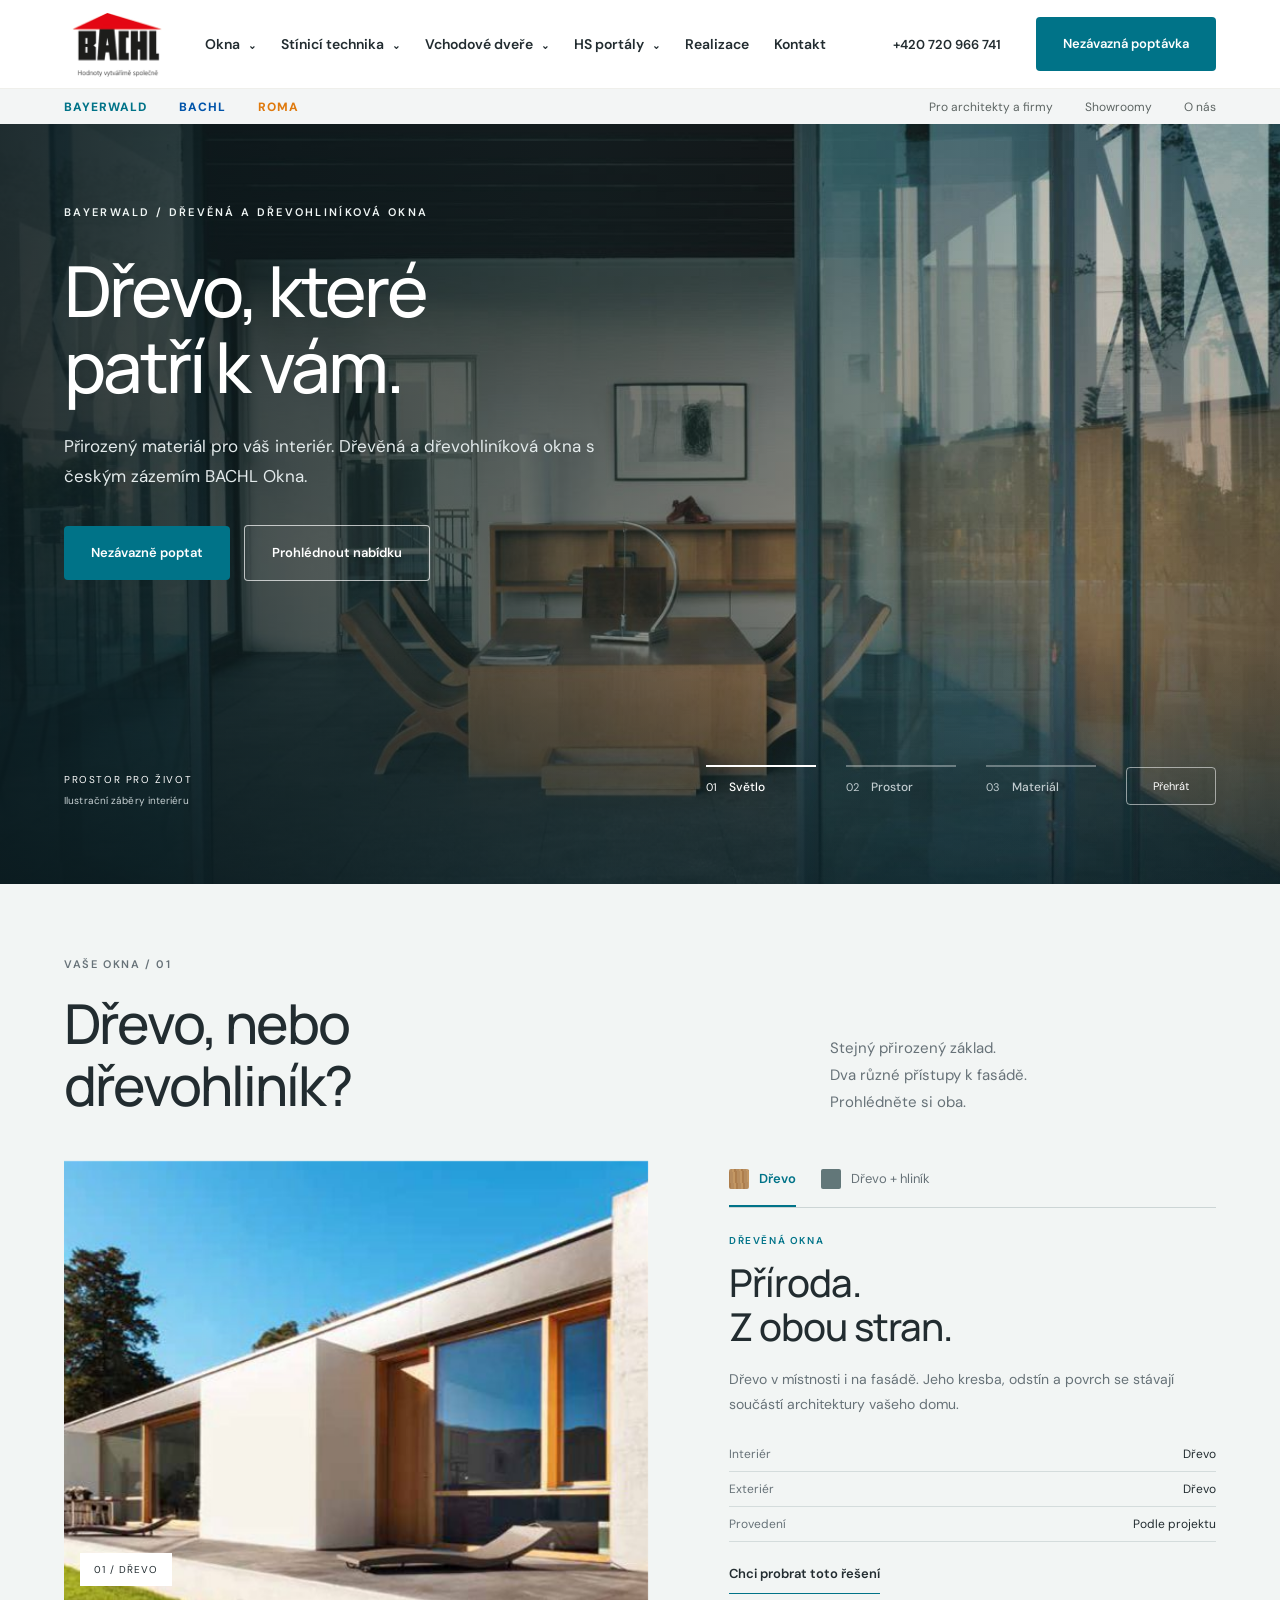
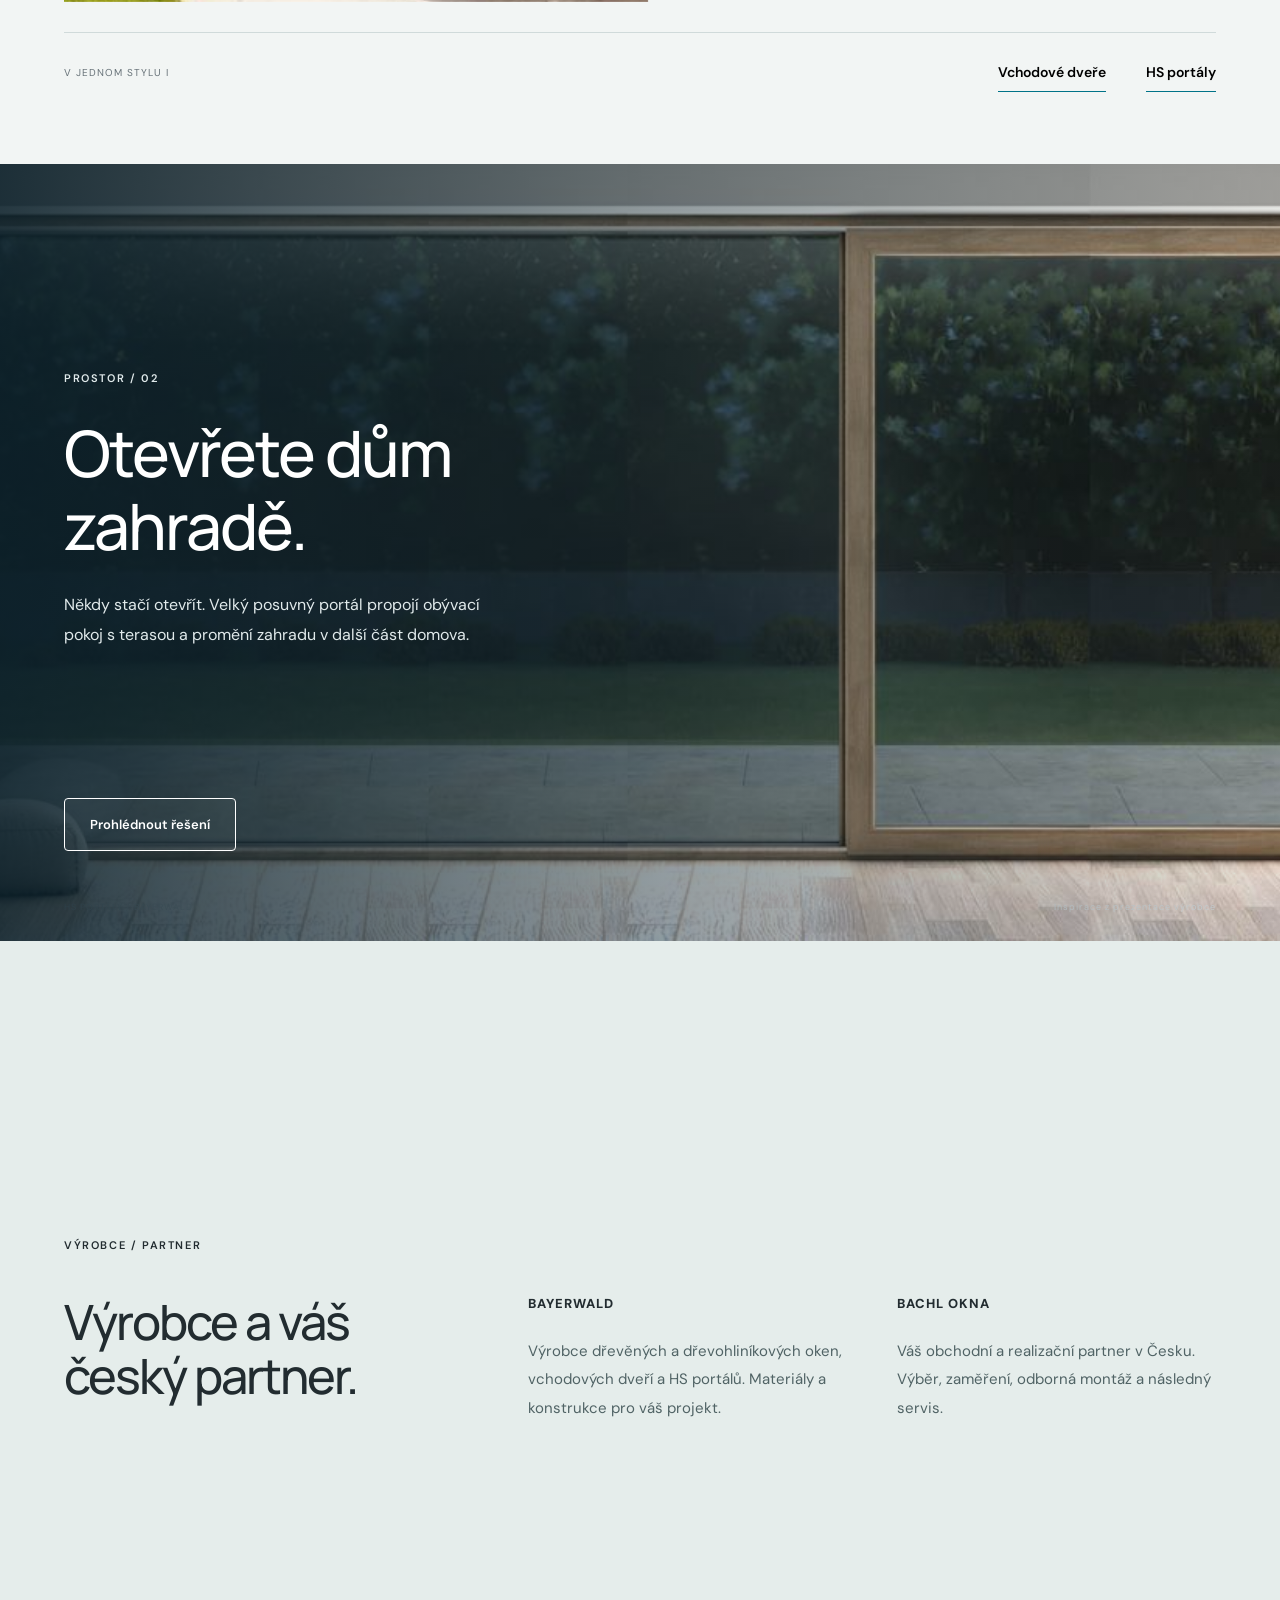
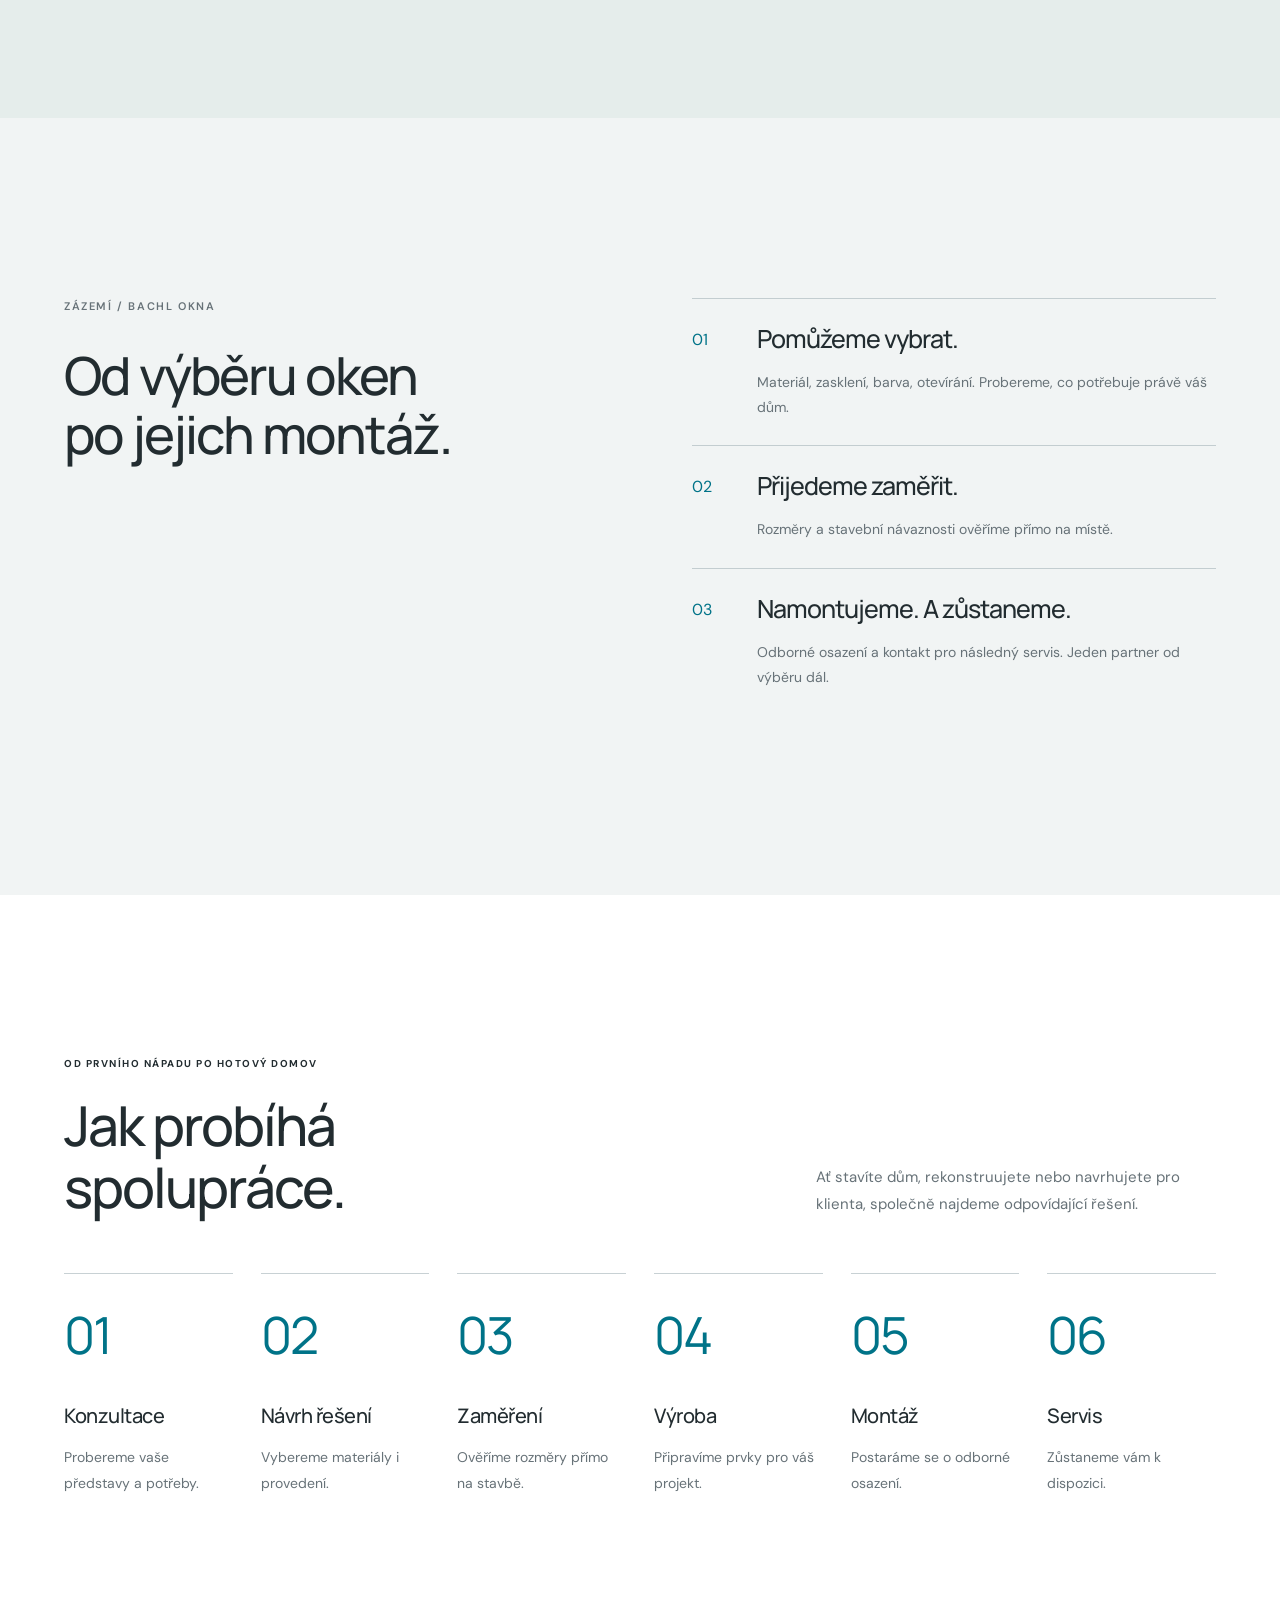
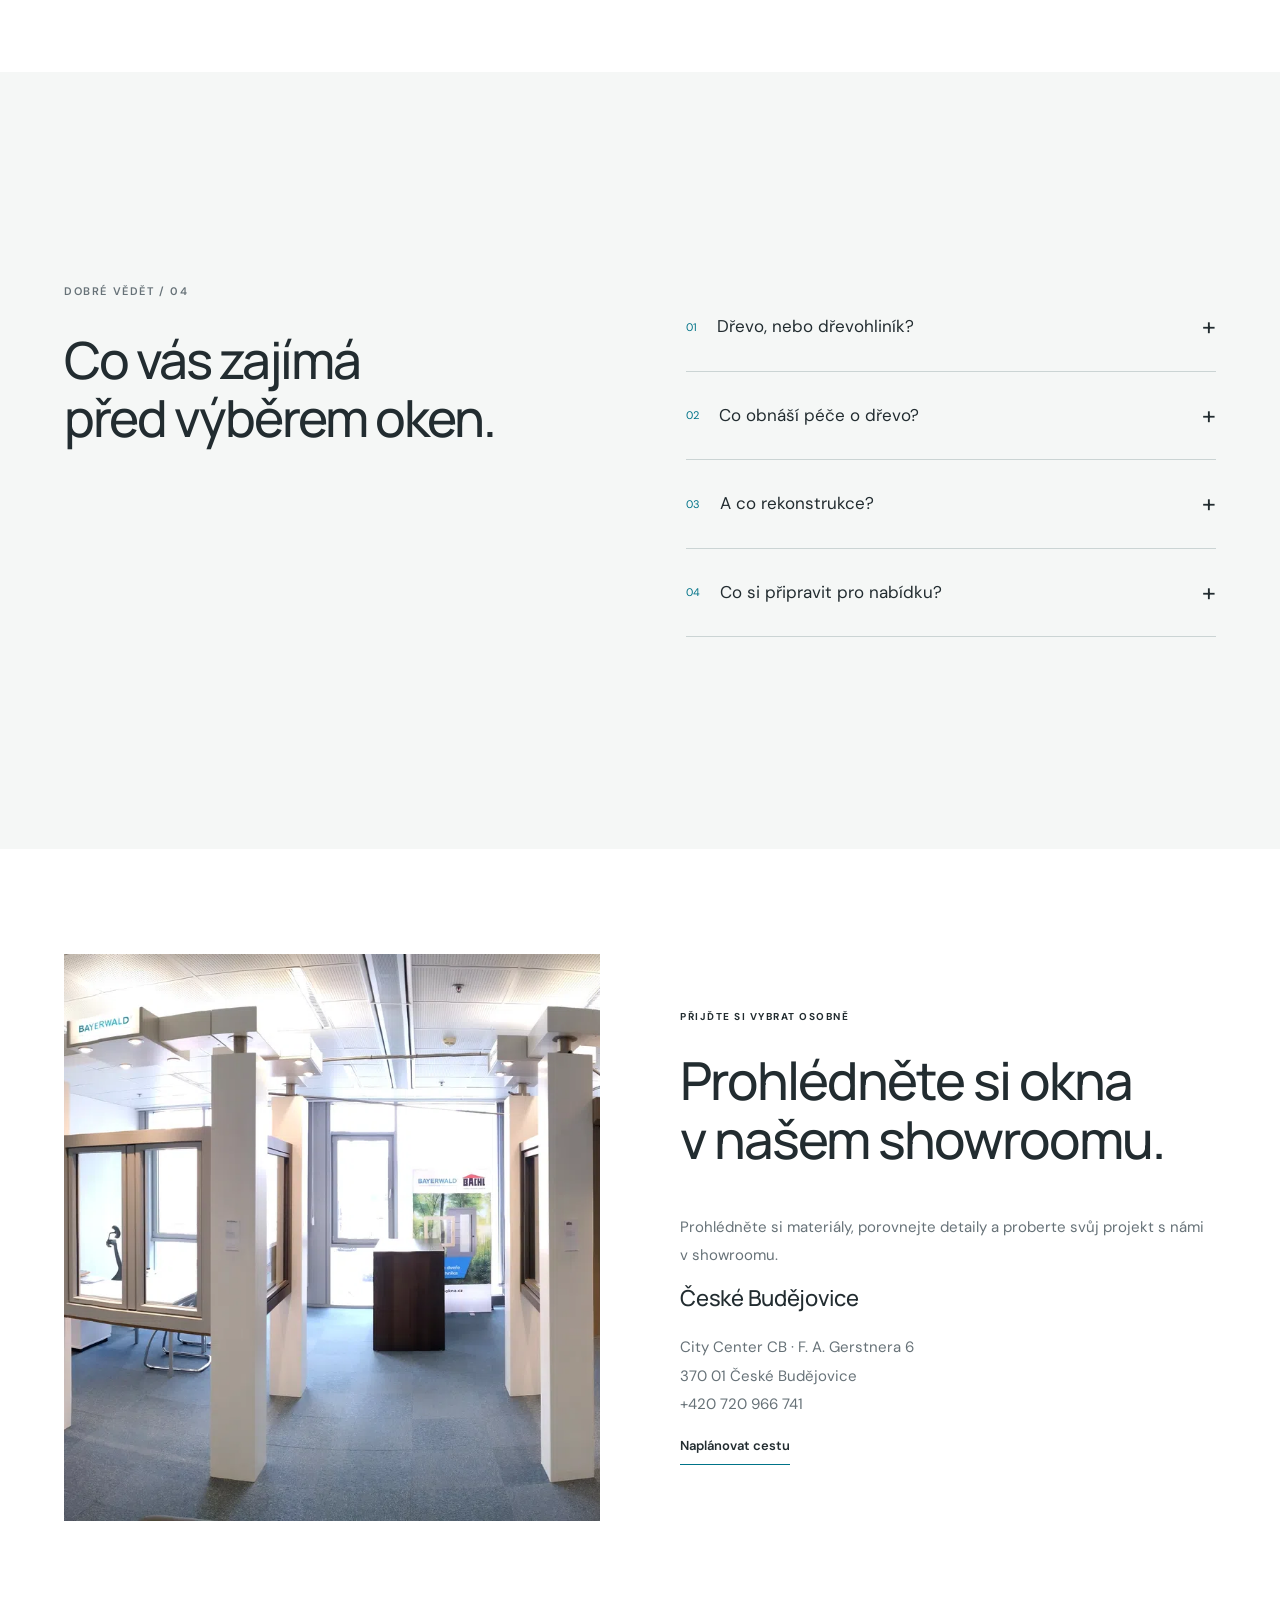
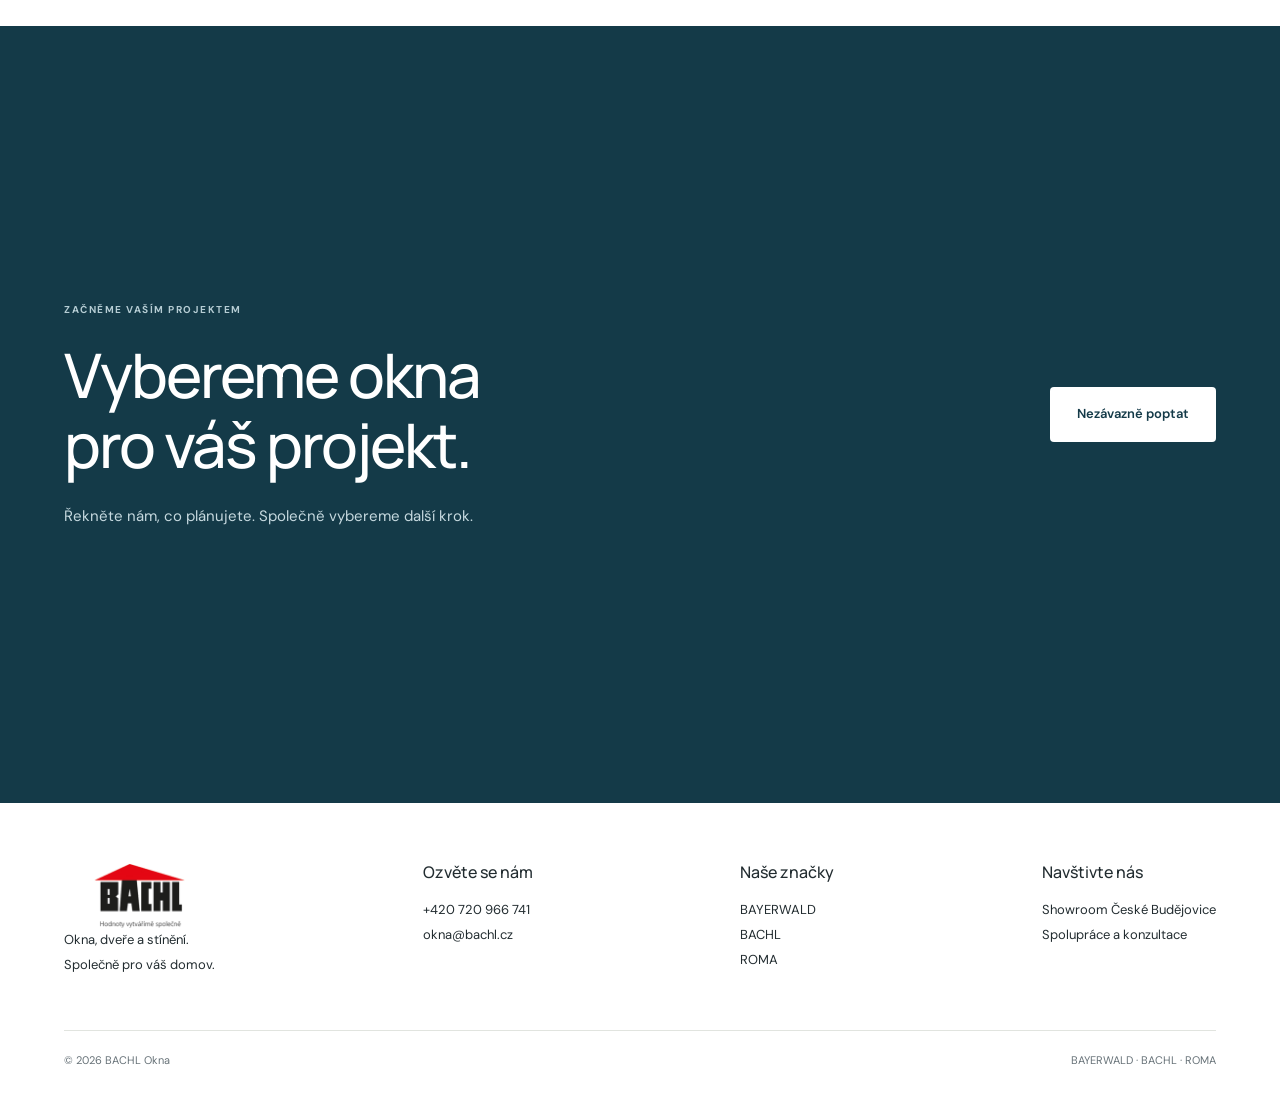
==== commit c0e7b1f1: "Add full-screen video slider and restrained architectural layout" ====
--- a/bayerwald.html
+++ b/bayerwald.html
@@ -1 +1 @@
-<!doctype html><html lang="cs"><head><meta charset="utf-8"><meta name="viewport" content="width=device-width,initial-scale=1"><meta name="description" content="Dřevěná a dřevohliníková okna BAYERWALD. Přirozený charakter dřeva, možnosti pro váš projekt a české zázemí BACHL Okna."><meta name="theme-color" content="#007388"><title>BAYERWALD | Dřevěná a dřevohliníková okna | BACHL Okna</title><link rel="stylesheet" href="styles.css"><link rel="stylesheet" href="editorial.css"><script src="layouts.js" defer></script><script src="app.js" defer></script></head><body><div id="app"></div><noscript>Pro plné zobrazení webu povolte JavaScript. Kontakt: <a href="mailto:okna@bachl.cz">okna@bachl.cz</a>, +420 720 966 741.</noscript></body></html>
+<!doctype html><html lang="cs"><head><meta charset="utf-8"><meta name="viewport" content="width=device-width,initial-scale=1"><meta name="description" content="Dřevěná a dřevohliníková okna BAYERWALD. Přirozený charakter dřeva, možnosti pro váš projekt a české zázemí BACHL Okna."><meta name="theme-color" content="#007388"><title>BAYERWALD | Dřevěná a dřevohliníková okna | BACHL Okna</title><link rel="stylesheet" href="styles.css?v=3"><script src="app.js?v=3" defer></script></head><body><div id="app"></div><noscript>Pro plné zobrazení webu povolte JavaScript. Kontakt: <a href="mailto:okna@bachl.cz">okna@bachl.cz</a>, +420 720 966 741.</noscript></body></html>
--- a/styles.css
+++ b/styles.css
@@ -4,3 +4,10 @@
 @media(max-width:1150px){.mainnav{gap:22px}.primary{gap:17px}.phone{display:none}.mainnav .btn{padding:15px}.navbutton{font-size:13px}.logo{width:105px}.hero{min-height:600px}.split{gap:40px}.steps{grid-template-columns:repeat(3,1fr)}}
 @media(max-width:850px){.mainnav{min-height:76px;justify-content:space-between}.mainnav>.btn{margin-left:auto}.mobile-toggle{display:block;border:0;background:transparent;font-size:23px;padding:8px}.primary{display:none;position:absolute;top:76px;left:0;right:0;background:white;padding:18px 5%;border-bottom:1px solid #ddd;max-height:75vh;overflow:auto}.primary.mobile-open{display:block}.navbutton{padding:14px 0;width:100%;text-align:left}.dropdown{position:static;box-shadow:none;width:100%;padding:15px;gap:20px}.navitem:hover .dropdown{display:none}.navitem.open .dropdown{display:grid}.secondarylinks{gap:16px;font-size:10px}.brandsnav{gap:20px;font-size:10px}.hero{height:690px;min-height:0;max-height:none}.hero .wrap{padding-top:20px;padding-bottom:75px}h1{letter-spacing:-2px;max-width:620px}.hero p{max-width:420px}.section{padding:65px 0}.cards{gap:16px}.card-image{height:200px}.card-body{padding:20px}h3{font-size:21px}.section-head{display:block}.section-head p{margin-top:23px;max-width:570px}.benefits{grid-template-columns:1fr 1fr;gap:25px}.introbar .wrap{flex-wrap:wrap;font-size:12px}.split{gap:30px}.split-photo{height:440px}.cta .wrap{align-items:flex-start}.cta h2{font-size:32px}.product-grid .card-image{height:240px}}
 @media(max-width:580px){.wrap{width:89%}.mainnav>.btn{font-size:11px;padding:13px;gap:12px}.secondary .wrap{justify-content:center;min-height:40px}.secondarylinks{display:none}.brandsnav{width:100%;justify-content:space-between}.hero{height:660px}.hero:after{background:linear-gradient(90deg,#102322b8,#10232255)}.hero-image{object-position:60% center}.hero .wrap{padding-top:5px}.eyebrow{font-size:9px;margin-bottom:22px;letter-spacing:1.7px}h1{font-size:44px;letter-spacing:-2px;line-height:1.16}.hero p{font-size:14px;max-width:330px}.hero-bottom{left:5.5%;right:5.5%}.hero-tag{display:none}.introbar .wrap{display:grid;gap:14px;padding:24px 0}.cards,.split,.product-grid{grid-template-columns:1fr}.cards{gap:25px}.card-image{height:260px}.card-body{padding:26px}.card-body p{min-height:0}.section-head{margin-bottom:30px}.benefits{gap:25px 20px}.benefit h3{font-size:18px}.benefit p{font-size:13px}.benefit .num{margin-bottom:20px}.split-photo{height:380px}.steps{grid-template-columns:1fr 1fr}.cta .wrap{display:block}.cta .btn{margin-top:25px}.footer-top{display:grid;grid-template-columns:1fr 1fr;gap:30px}.footer-top>div:first-child{grid-column:1/-1}.footer-bottom{gap:15px;line-height:1.7}.product-grid{gap:25px}.product-grid .card-image{height:300px}.related{flex-direction:column;margin-top:0}.bayerwald .hero{min-height:690px}.dialog{padding:32px 24px}.dialog h2{font-size:28px}.brand-signature{font-size:14px}.desktop-only{display:none}}@media(prefers-reduced-motion:reduce){html{scroll-behavior:auto}*{transition:none!important}}
+
+:root{--paper:#f4f5f3;--ink:#222c30;--muted:#677278;--line:#d9dfe0;--accent:#0054aa;--header-height:123px}html{scroll-padding-top:var(--header-height)}body{font-family:'DM Sans',Arial,sans-serif;background:white}.header{background:#fff}.mainnav{min-height:88px}.logo{width:106px}.secondary{background:#f3f5f5}.secondary .wrap{min-height:35px}.wrap{width:min(1400px,90%)}h1,h2,h3,h2 em,h3 em{font-family:Manrope,'DM Sans',Arial,sans-serif;font-style:normal;font-weight:500}h2{font-size:clamp(38px,4.3vw,68px);line-height:1.13;letter-spacing:-2px}h3{font-size:clamp(26px,2.6vw,40px);line-height:1.2;letter-spacing:-1px}.folio{display:block;font-size:11px;font-weight:600;letter-spacing:1.6px;line-height:1.6}.eyebrow{font-size:10px;letter-spacing:1.5px}.eyebrow:before{display:none}.btn{border-radius:4px;padding:18px 27px;font-size:13px;font-weight:600;line-height:1.4;min-height:53px;gap:0}.btn span:empty{display:none}.textlink{font-size:13px;gap:0;line-height:1.6;font-weight:600;border-color:var(--accent);padding-bottom:8px}.plain-button{border-top:0;border-left:0;border-right:0;border-radius:0;background:none;text-align:left;padding-left:0;padding-right:0;color:inherit}.editorial>section{min-height:calc(100svh - var(--header-height));position:relative;display:flex;flex-direction:column;justify-content:center;padding:clamp(55px,8vh,100px) 0}.editorial>.hero{padding:0}.cinema-hero{height:calc(100svh - var(--header-height));min-height:560px!important;max-height:none;isolation:isolate;color:white;background:#263333;overflow:hidden;justify-content:center!important}.cinema-hero:after{display:none}.cinema-media{position:absolute;inset:0;z-index:-2}.cinema-media:after{content:'';position:absolute;inset:0;background:linear-gradient(90deg,#09171bd4 0%,#12262a7d 45%,#071a221a 80%),linear-gradient(0deg,#07191f9c 0%,transparent 32%)}.cinema-media .hero-image,.hero-video{position:absolute;inset:0;width:100%;height:100%;object-fit:cover;object-position:center}.hero-video{opacity:0;transition:opacity .5s}.hero-video.ready{opacity:1}.hero-video[hidden]{display:none}.cinema-hero .cinema-copy{position:static;height:auto;display:block;padding-top:35px;padding-bottom:125px;z-index:1}.cinema-copy>.folio{font-size:11px;letter-spacing:2.3px;margin-bottom:30px;color:#f0f6f5}.cinema-hero h1{font-family:Manrope,Arial,sans-serif;font-size:clamp(48px,5.5vw,88px);font-weight:500;letter-spacing:-3px;line-height:1.08;max-width:1000px;margin-bottom:27px}.cinema-hero p{color:#e3eaeb;font-size:17px;line-height:1.8;max-width:550px;margin-bottom:33px}.cinema-actions{display:flex;gap:14px;align-items:center;flex-wrap:wrap}.cinema-actions .btn{margin:0;align-self:auto}.film-secondary{color:white;background:#ffffff0a;border:1px solid #ffffffb0}.cinema-bottom{position:absolute;bottom:32px;left:0;right:0;display:flex;justify-content:space-between;align-items:flex-end;gap:30px}.film-caption{font-size:10px;letter-spacing:1.6px}.film-caption small{display:block;font-size:10px;letter-spacing:.1px;color:#c7d1d3;margin-top:8px}.film-controls{display:flex;gap:30px;align-items:center}.film-tabs{display:flex;gap:30px}.film-tabs button{background:none;border:0;border-top:2px solid #ffffff55;color:#c1cccf;font-size:11px;padding:12px 0;display:flex;gap:12px;align-items:center;min-width:110px;text-align:left}.film-tabs button[aria-pressed=true]{border-color:#fff;color:white}.film-tabs span{font-size:12px;font-weight:500}.video-pause{background:transparent;border:1px solid #ffffff88;color:white;font-size:11px;padding:11px 15px;border-radius:4px;min-width:90px}.sr-only{position:absolute;width:1px;height:1px;overflow:hidden;clip-path:inset(50%);white-space:nowrap}.editorial-heading{display:grid;grid-template-columns:1.8fr 1fr;gap:18px 70px;margin-bottom:45px;align-items:end}.editorial-heading>.folio{grid-column:1/-1;color:var(--muted)}.editorial-heading h2{margin:0}.editorial-heading p{font-size:15px;color:var(--muted);line-height:1.8;max-width:400px;margin:0}.worlds{background:#fff}.worlds>.wrap{display:grid;grid-template-columns:repeat(3,1fr);gap:30px}.worlds .editorial-heading{grid-column:1/-1;margin-bottom:15px}.world-row{display:flex;flex-direction:column;align-items:flex-start;position:relative;padding:0 0 25px;border-bottom:3px solid #d4dce0;min-width:0}.world-row:first-of-type{border-color:var(--teal)}.world-row:nth-of-type(2){border-color:var(--blue)}.world-row:nth-of-type(3){border-color:var(--orange)}.world-number,.world-mark{display:none}.world-photo{order:-1;width:100%;height:clamp(200px,29vh,340px);overflow:hidden;margin-bottom:28px}.world-photo img{transition:transform .7s}.world-row:hover img{transform:scale(1.025)}.world-copy{display:flex;flex:1;flex-direction:column;align-items:flex-start}.world-copy .brandname{font-size:11px;letter-spacing:1.5px;margin-bottom:14px}.world-copy h3{font-size:28px;letter-spacing:-.7px;margin-bottom:16px}.world-copy p{font-size:14px;color:var(--muted);max-width:350px;line-height:1.8;margin-bottom:23px;min-height:76px}.world-copy .textlink{margin-top:auto}.space-story{background:#1b3036;color:white;padding:0!important;overflow:hidden;isolation:isolate}.space-story>figure{position:absolute;inset:0;z-index:-2;margin:0}.space-story>figure>img{height:100%;object-fit:cover;object-position:center}.space-story:after{content:'';position:absolute;inset:0;background:linear-gradient(90deg,#0b202ae3,#0b202a75 50%,#0b202a1a);z-index:-1}.story-heading{width:min(1400px,90%);margin:0 auto;padding:80px 0 150px}.story-heading>.folio{margin-bottom:30px;color:#e1eaeb}.story-heading h2{font-size:clamp(45px,5vw,80px);max-width:700px;margin-bottom:28px}.story-heading p{font-size:16px;max-width:440px;line-height:1.85;color:#e1eaeb}.photo-caption{position:absolute;bottom:28px;left:5%;right:5%;display:flex;justify-content:space-between;gap:25px;color:#e0e6e8;font-size:9px;letter-spacing:1px}.round-link{position:absolute;bottom:90px;left:5%;border:1px solid #fff;color:#fff;background:#ffffff0a;padding:17px 25px;border-radius:4px;font-size:13px;font-weight:600}.partner-section{background:#f1f4f4}.partner-section>.wrap{display:grid;grid-template-columns:1fr 1fr;gap:9%}.partner-title .folio{color:var(--muted);margin-bottom:30px}.partner-title h2{font-size:clamp(38px,4.1vw,64px)}.service-list article{display:grid;grid-template-columns:40px 1fr;gap:16px 25px;border-top:1px solid #c3cdd0;padding:25px 0}.service-list article>span{color:var(--teal);font-size:16px;padding-top:5px}.service-list h3{font-size:25px;margin:0}.service-list p{grid-column:2;color:var(--muted);font-size:14px;line-height:1.8;margin:0;max-width:460px}.section.soft{background:#fff}.section-head{margin-bottom:55px}.section-head p{font-size:15px;max-width:400px}.steps{gap:28px;counter-reset:steps}.step{border-top:1px solid #c8d1d4;padding-top:25px}.step span{font-family:Manrope,Arial,sans-serif;font-size:clamp(35px,4vw,60px);color:var(--accent);font-weight:400;letter-spacing:-2px}.step h3{font-size:20px;margin:35px 0 17px;letter-spacing:-.5px}.step p{font-size:14px;line-height:1.8}.split{gap:7%}.split-photo{height:clamp(400px,63vh,720px)}.split h2{font-size:clamp(38px,4.1vw,64px)}.split h3{font-size:22px;letter-spacing:-.3px}.split p{font-size:15px;line-height:1.9}.split .eyebrow{margin-bottom:28px}.cta{background:#143a48;color:white}.cta .wrap{display:flex;gap:50px;align-items:center;justify-content:space-between}.cta h2{font-size:clamp(42px,4.8vw,76px);max-width:950px;line-height:1.14;letter-spacing:-2px;margin-bottom:25px}.cta p{color:#c6d9df;font-size:15px}.cta .btn{background:white;color:#143a48;flex-shrink:0}.cta .eyebrow{color:#b6cdd4}.footer{padding:60px 0 30px;background:#fff}.footer h3{font-size:16px;letter-spacing:0}.material-section{background:#f2f5f4}.material-layout{display:grid;grid-template-columns:1.2fr 1fr;gap:7%;align-items:center}.material-image{margin:0;height:clamp(330px,49vh,600px);position:relative}.material-image img{object-position:center}.image-index{position:absolute;bottom:16px;left:16px;background:white;padding:10px 14px;font-size:10px;letter-spacing:1px;color:var(--ink)}.material-tabs{display:flex;gap:25px;border-bottom:1px solid #ccd5d5;margin-bottom:25px}.material-tabs button{display:flex;gap:10px;align-items:center;border:0;border-bottom:2px solid transparent;background:none;color:var(--muted);padding:0 0 16px;font-size:13px}.material-tabs button[aria-pressed=true]{color:var(--teal);border-color:var(--teal);font-weight:600}.swatch{height:20px;width:20px;display:block;border-radius:2px}.wood-swatch{background:repeating-linear-gradient(85deg,#ad7e4d 0 2px,#b68c5e 2px 5px,#c39763 5px 7px)}.alu-swatch{background:#627779}.material-info>.folio{color:var(--teal);font-size:10px;margin-bottom:12px}.material-info h3{font-size:clamp(28px,3vw,44px);line-height:1.16;letter-spacing:-1px;margin-bottom:17px}.material-info>p{color:var(--muted);font-size:14px;line-height:1.8;max-width:460px}.material-facts{font-size:12px;margin:20px 0}.material-facts>div{display:flex;gap:20px;justify-content:space-between;padding:9px 0;border-bottom:1px solid #d4dcdc}.material-facts dt{color:var(--muted)}.material-facts dd{margin:0}.product-related{margin-top:30px;display:flex;gap:40px;align-items:center;border-top:1px solid #d0dada;padding-top:20px}.product-related>span{font-size:10px;color:var(--muted);letter-spacing:1px;margin-right:auto}.product-related button{font-size:14px;padding:10px 0;background:none;border:0;border-bottom:1px solid var(--teal);font-weight:600}.maker-section{background:#e5edeb}.maker-grid{display:grid;grid-template-columns:1.3fr 1fr 1fr;gap:50px;align-items:start;margin-top:40px}.maker-grid h2{font-size:clamp(36px,3.8vw,60px);margin:0}.maker-grid .brandname{font-size:13px;letter-spacing:1px;margin-bottom:25px}.maker-grid p{font-size:15px;line-height:1.9;color:#506365;margin:0}.editorial-faq{background:#f5f7f6}.editorial-faq>.wrap{display:grid;grid-template-columns:1fr 1fr;gap:8%}.editorial-faq .folio{color:var(--muted);margin-bottom:30px}.editorial-faq h2{font-size:clamp(38px,4vw,60px)}.editorial-faq details{border-bottom:1px solid #cbd4d4;padding:25px 0}.editorial-faq summary{display:flex;align-items:center;gap:20px;cursor:pointer;list-style:none;font-size:17px;line-height:1.5}.editorial-faq summary::-webkit-details-marker{display:none}.editorial-faq summary>span{font-size:11px;color:var(--teal)}.editorial-faq summary>b{font-size:25px;font-weight:400;margin-left:auto}.editorial-faq details[open] summary>b{transform:rotate(45deg)}.editorial-faq details p{font-size:14px;line-height:1.9;margin:20px 0 0;padding-left:33px;color:var(--muted)}.window-outline,.photo-stamp{display:none}.dialog h2{font-size:30px;letter-spacing:-1px}.worlds.in-view .world-photo img,.material-section.in-view .material-image img{animation:arrive .9s ease-out both}@keyframes arrive{from{opacity:.3;transform:translateY(15px)}to{opacity:1;transform:none}}
+@media(max-width:1200px){.mainnav{gap:25px}.primary{gap:18px}.navbutton{font-size:13px}.phone{display:none}.film-controls{gap:20px}.film-tabs{gap:20px}.film-tabs button{min-width:90px}.steps{grid-template-columns:repeat(3,1fr);row-gap:35px}.step h3{margin-top:22px}.worlds>.wrap{gap:22px}.world-copy h3{font-size:25px}.world-copy p{min-height:100px}.material-layout{gap:5%}}
+@media(max-width:850px){:root{--header-height:111px}.mainnav{min-height:76px}.primary{top:76px}.cinema-hero{min-height:580px!important}.cinema-hero h1{font-size:62px;letter-spacing:-2px}.cinema-hero p{max-width:480px;font-size:15px}.cinema-hero .cinema-copy{padding-bottom:150px}.cinema-bottom{bottom:25px}.film-caption{display:none}.film-controls{width:100%;justify-content:space-between}.film-tabs{gap:25px}.film-tabs button{min-width:90px}.editorial-heading{gap:15px 40px}.editorial-heading p{font-size:13px}.world-copy h3{font-size:22px}.world-copy p{font-size:13px;min-height:120px}.world-photo{height:210px}.world-copy .textlink{font-size:11px}.story-heading h2{font-size:58px}.story-heading p{font-size:15px}.partner-section>.wrap{gap:5%}.service-list article{gap:12px 15px;grid-template-columns:28px 1fr;padding:22px 0}.service-list h3{font-size:21px}.service-list p{font-size:13px}.material-info h3{font-size:31px}.material-info>p{font-size:13px}.material-tabs{gap:20px}.material-tabs button{font-size:11px;gap:8px}.material-image{height:460px}.maker-grid{grid-template-columns:1fr 1fr;gap:35px}.maker-grid h2{grid-column:1/-1}.maker-grid p{font-size:14px}.editorial-faq>.wrap{grid-template-columns:1fr;gap:25px}.editorial-faq h2{font-size:43px}.cta .wrap{align-items:flex-start;flex-direction:column;gap:30px}.cta h2{font-size:55px}.cta .btn{margin:0}.product-related{gap:25px}.product-related button{font-size:12px}.section-head h2{font-size:45px}.split-photo{height:480px}}
+@media(max-width:580px){.mainnav>.btn{font-size:11px;padding:12px 15px;min-height:43px}.mainnav{gap:15px}.logo{width:88px}.mobile-toggle{font-size:22px}.secondary .wrap{min-height:35px}.editorial>section{min-height:calc(100svh - var(--header-height));padding:65px 0}.cinema-hero{height:calc(100svh - var(--header-height));min-height:620px!important;max-height:none}.cinema-media:after{background:linear-gradient(90deg,#071b25b3,#071b253d),linear-gradient(0deg,#071b25ad,transparent 55%)}.cinema-media .hero-image,.hero-video{object-position:58% center}.cinema-hero .cinema-copy{padding:35px 0 140px}.cinema-copy>.folio{font-size:9px;letter-spacing:1.3px;max-width:300px;line-height:1.8;margin-bottom:25px}.cinema-hero h1{font-size:clamp(39px,10.3vw,55px);letter-spacing:-1.5px;line-height:1.13;margin-bottom:24px}.cinema-hero p{font-size:14px;line-height:1.85;max-width:330px;margin-bottom:28px}.cinema-actions{gap:12px;align-items:flex-start;flex-direction:column}.cinema-actions .btn{font-size:12px;padding:15px 21px;min-height:48px}.film-secondary{display:none}.cinema-bottom{bottom:24px}.film-controls{gap:14px;align-items:flex-end}.film-tabs{gap:14px;flex:1}.film-tabs button{min-width:0;flex:1;font-size:9px;gap:7px;padding:12px 0;flex-direction:column;align-items:flex-start}.film-tabs span{font-size:10px}.video-pause{font-size:10px;min-width:78px;padding:11px 10px;margin-bottom:6px}.editorial-heading{display:block;margin-bottom:35px}.editorial-heading>.folio{font-size:9px;margin-bottom:23px}.editorial-heading h2{font-size:36px;line-height:1.17;letter-spacing:-1.3px}.editorial-heading p{font-size:14px;margin-top:22px}.worlds>.wrap{display:block}.worlds .editorial-heading{margin-bottom:35px}.world-row{min-height:calc(100svh - var(--header-height));padding:35px 0;margin-bottom:25px;justify-content:center;border-bottom-width:2px}.world-row:last-child{margin-bottom:0}.world-photo{height:clamp(240px,37svh,370px);margin-bottom:25px}.world-copy{flex:0}.world-copy h3{font-size:30px}.world-copy p{font-size:14px;min-height:0;margin-bottom:23px}.world-copy .brandname{font-size:10px}.world-copy .textlink{font-size:13px}.story-heading{padding:70px 0 160px}.story-heading h2{font-size:42px;letter-spacing:-1.5px;line-height:1.14}.story-heading p{font-size:14px;max-width:315px}.story-heading .folio{font-size:9px;margin-bottom:25px}.round-link{padding:14px 22px;font-size:12px;bottom:84px}.photo-caption{font-size:7px;line-height:1.8;bottom:24px;gap:15px}.partner-section>.wrap{display:block}.partner-title h2{font-size:37px;letter-spacing:-1.5px;margin-bottom:35px}.partner-title .folio{font-size:9px;margin-bottom:25px}.service-list article{padding:24px 0;gap:13px 18px;grid-template-columns:28px 1fr}.service-list h3{font-size:23px}.service-list p{font-size:14px}.service-list article>span{font-size:15px}.steps{grid-template-columns:1fr 1fr;gap:35px 25px}.step span{font-size:43px}.step h3{font-size:18px;letter-spacing:-.5px}.step p{font-size:13px}.section-head h2{font-size:37px;letter-spacing:-1.5px}.section-head p{font-size:14px}.section-head{margin-bottom:38px}.split{gap:35px}.split-photo{height:350px}.split h2{font-size:36px;line-height:1.2;letter-spacing:-1.3px}.split p{font-size:14px}.split h3{font-size:23px}.material-layout{grid-template-columns:1fr;gap:32px}.material-image{height:350px}.material-tabs{gap:30px;margin-bottom:26px}.material-tabs button{font-size:13px}.material-info h3{font-size:33px;letter-spacing:-1px}.material-info>p{font-size:14px}.material-facts{font-size:12px;margin:23px 0}.product-related{flex-wrap:wrap;gap:12px 30px;margin-top:35px}.product-related>span{width:100%;font-size:9px}.product-related button{font-size:13px}.image-index{font-size:9px}.maker-grid{grid-template-columns:1fr;gap:32px;margin-top:28px}.maker-grid h2{font-size:37px;letter-spacing:-1.5px}.maker-grid .brandname{font-size:12px;margin-bottom:15px}.maker-grid p{font-size:14px}.editorial-faq>.wrap{gap:15px}.editorial-faq h2{font-size:36px;letter-spacing:-1.3px}.editorial-faq .folio{font-size:9px}.editorial-faq summary{font-size:16px;gap:13px}.editorial-faq details p{font-size:14px;padding-left:27px}.cta h2{font-size:40px;letter-spacing:-1.5px;line-height:1.2}.cta p{font-size:14px;max-width:310px;line-height:1.8}.cta .eyebrow{font-size:9px}.cta .btn{font-size:13px}.footer-top{gap:30px}.footer h3{font-size:15px}.footer p,.footer a{font-size:12px}.dialog h2{font-size:27px}}
+.hero .cinema-bottom{height:auto;padding:0;display:flex;flex-direction:row;justify-content:space-between;align-items:flex-end;z-index:1}.hero .cinema-copy{flex-direction:initial}.hero .cinema-media{margin:0}
+@media(prefers-reduced-motion:reduce){.hero-video{transition:none}.worlds.in-view .world-photo img,.material-section.in-view .material-image img{animation:none}}
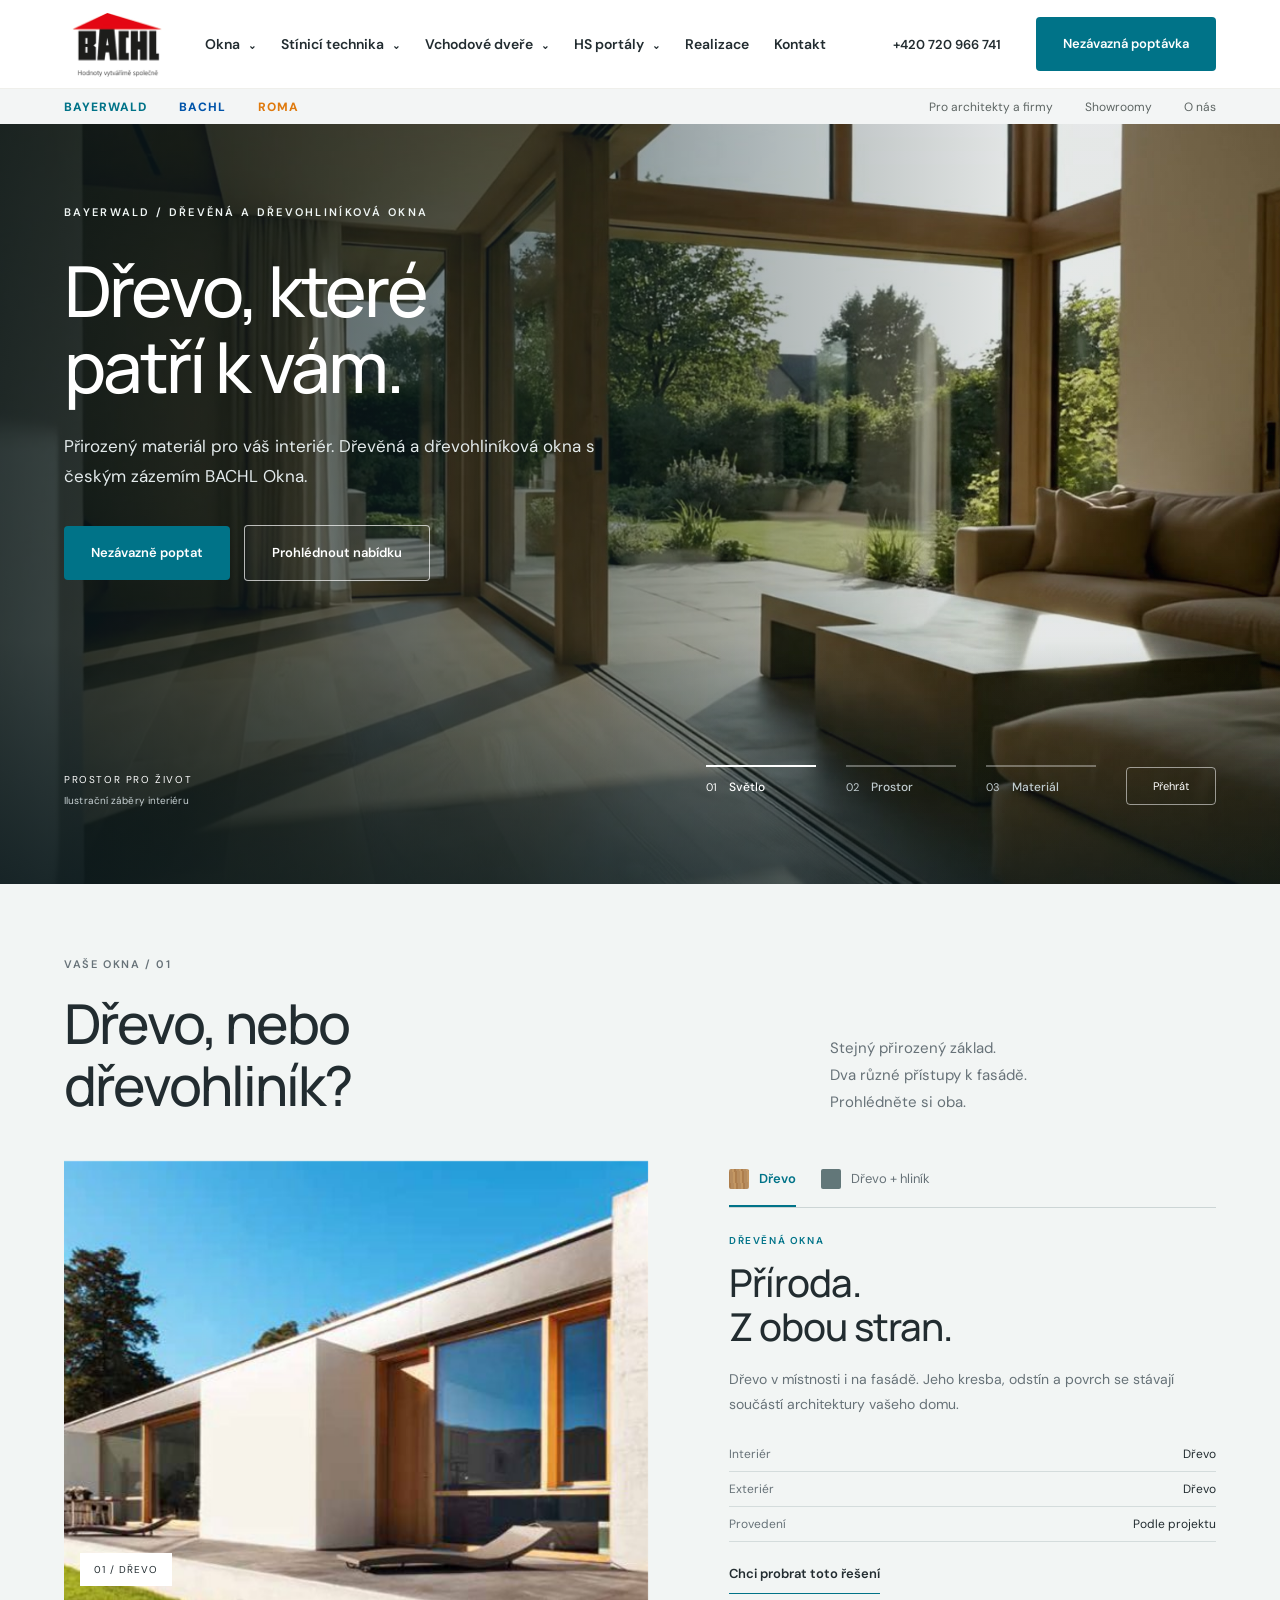
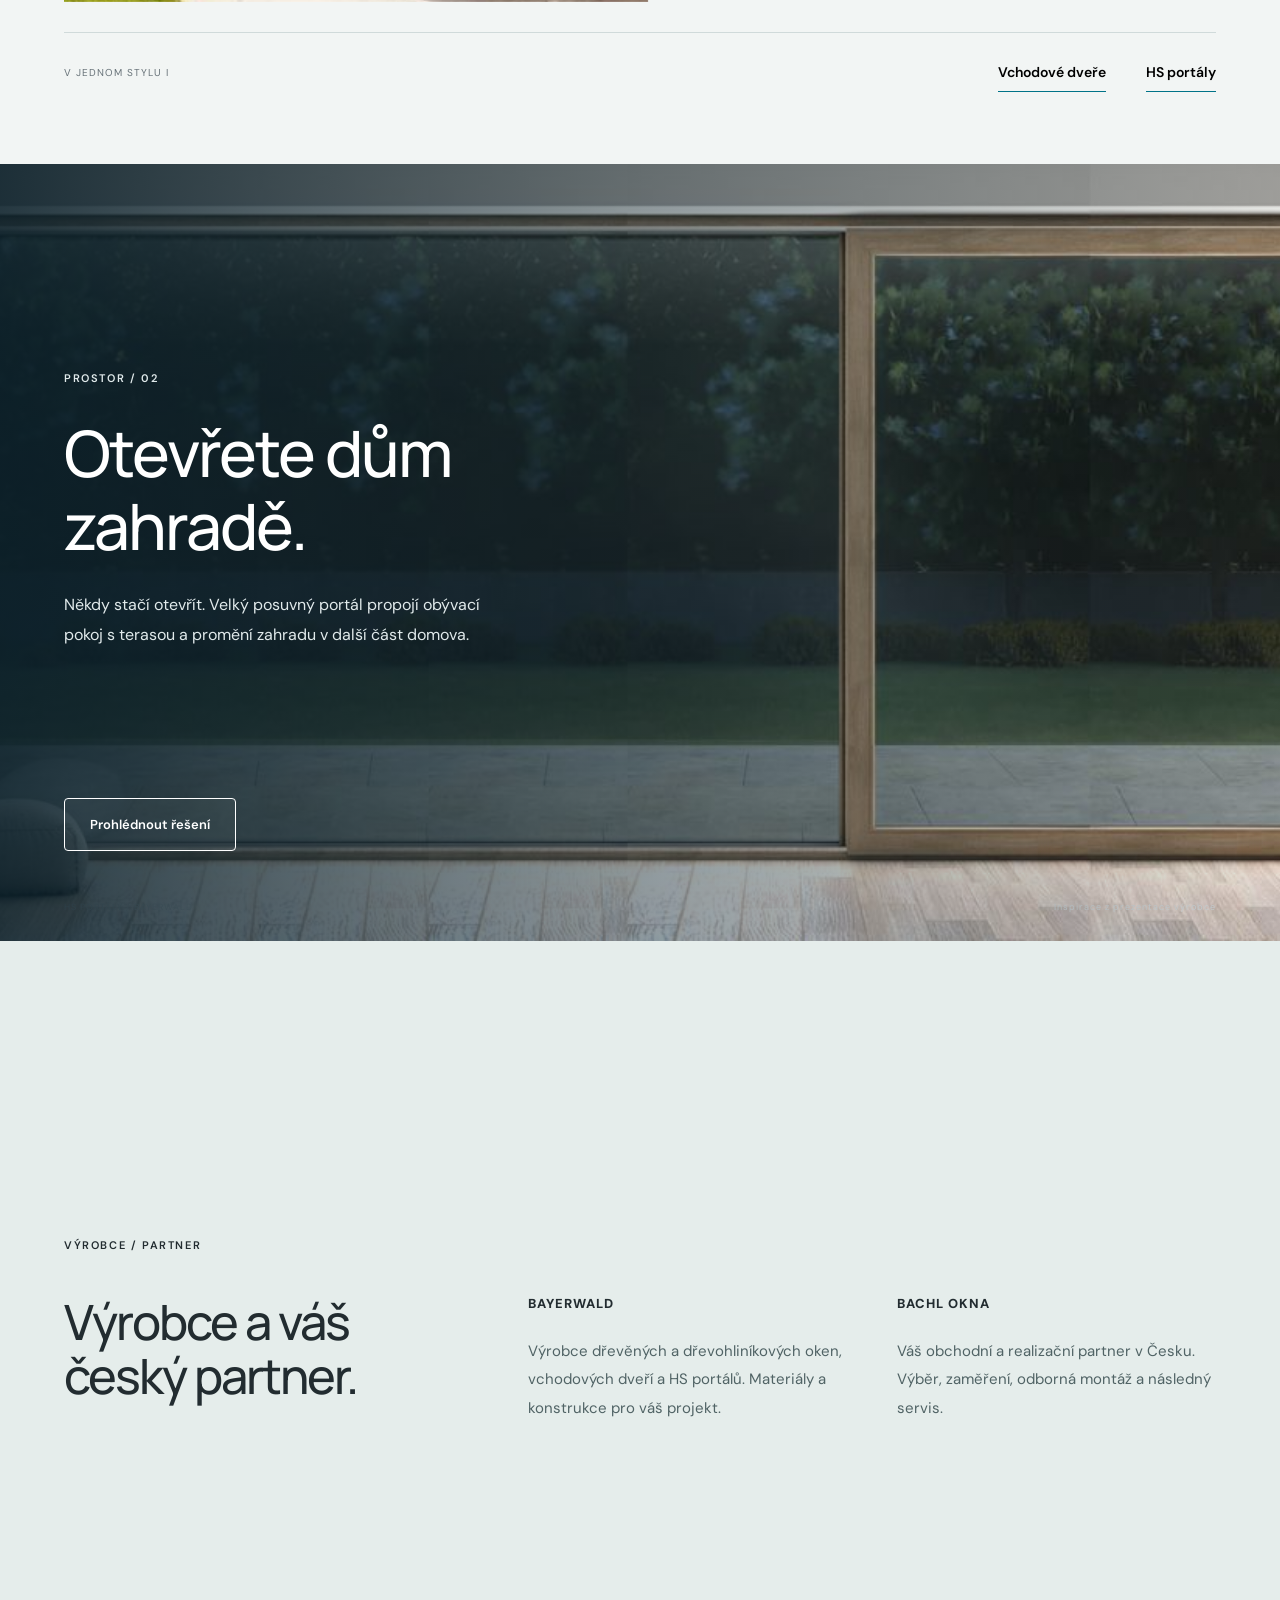
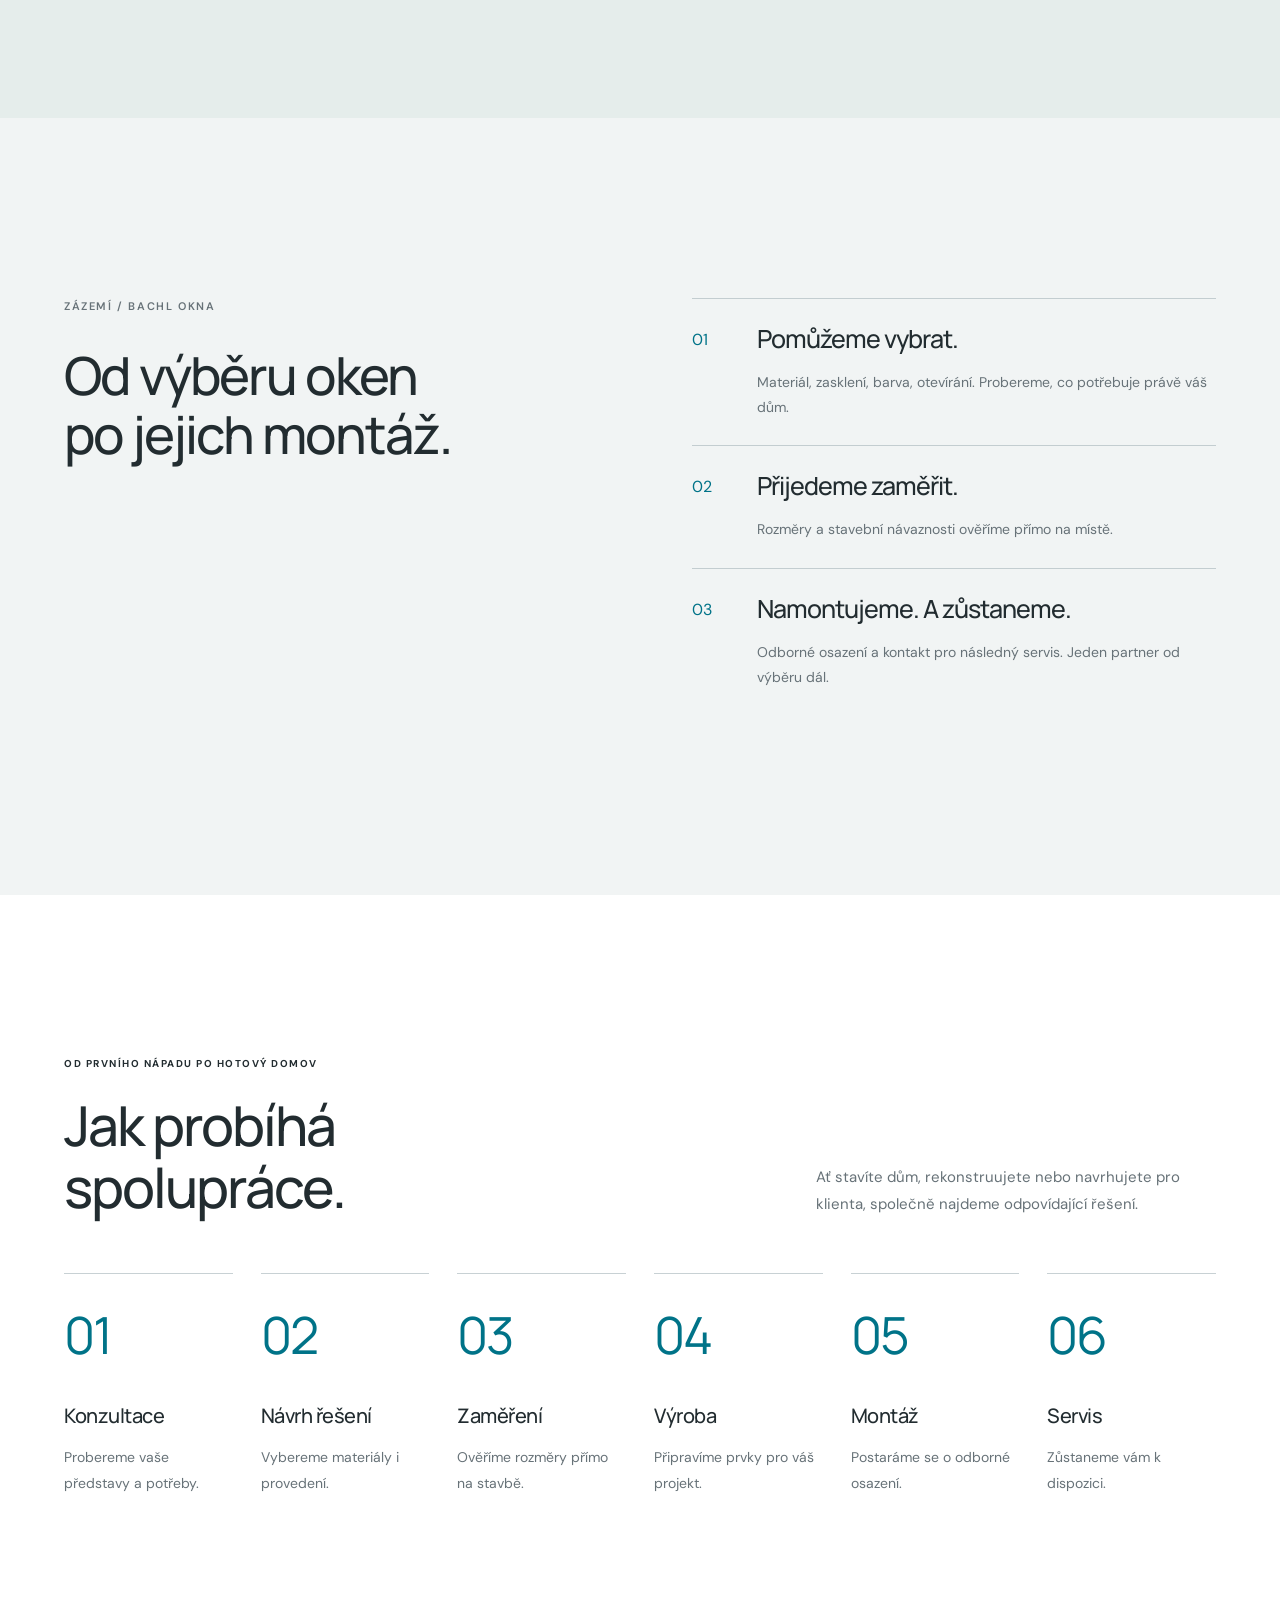
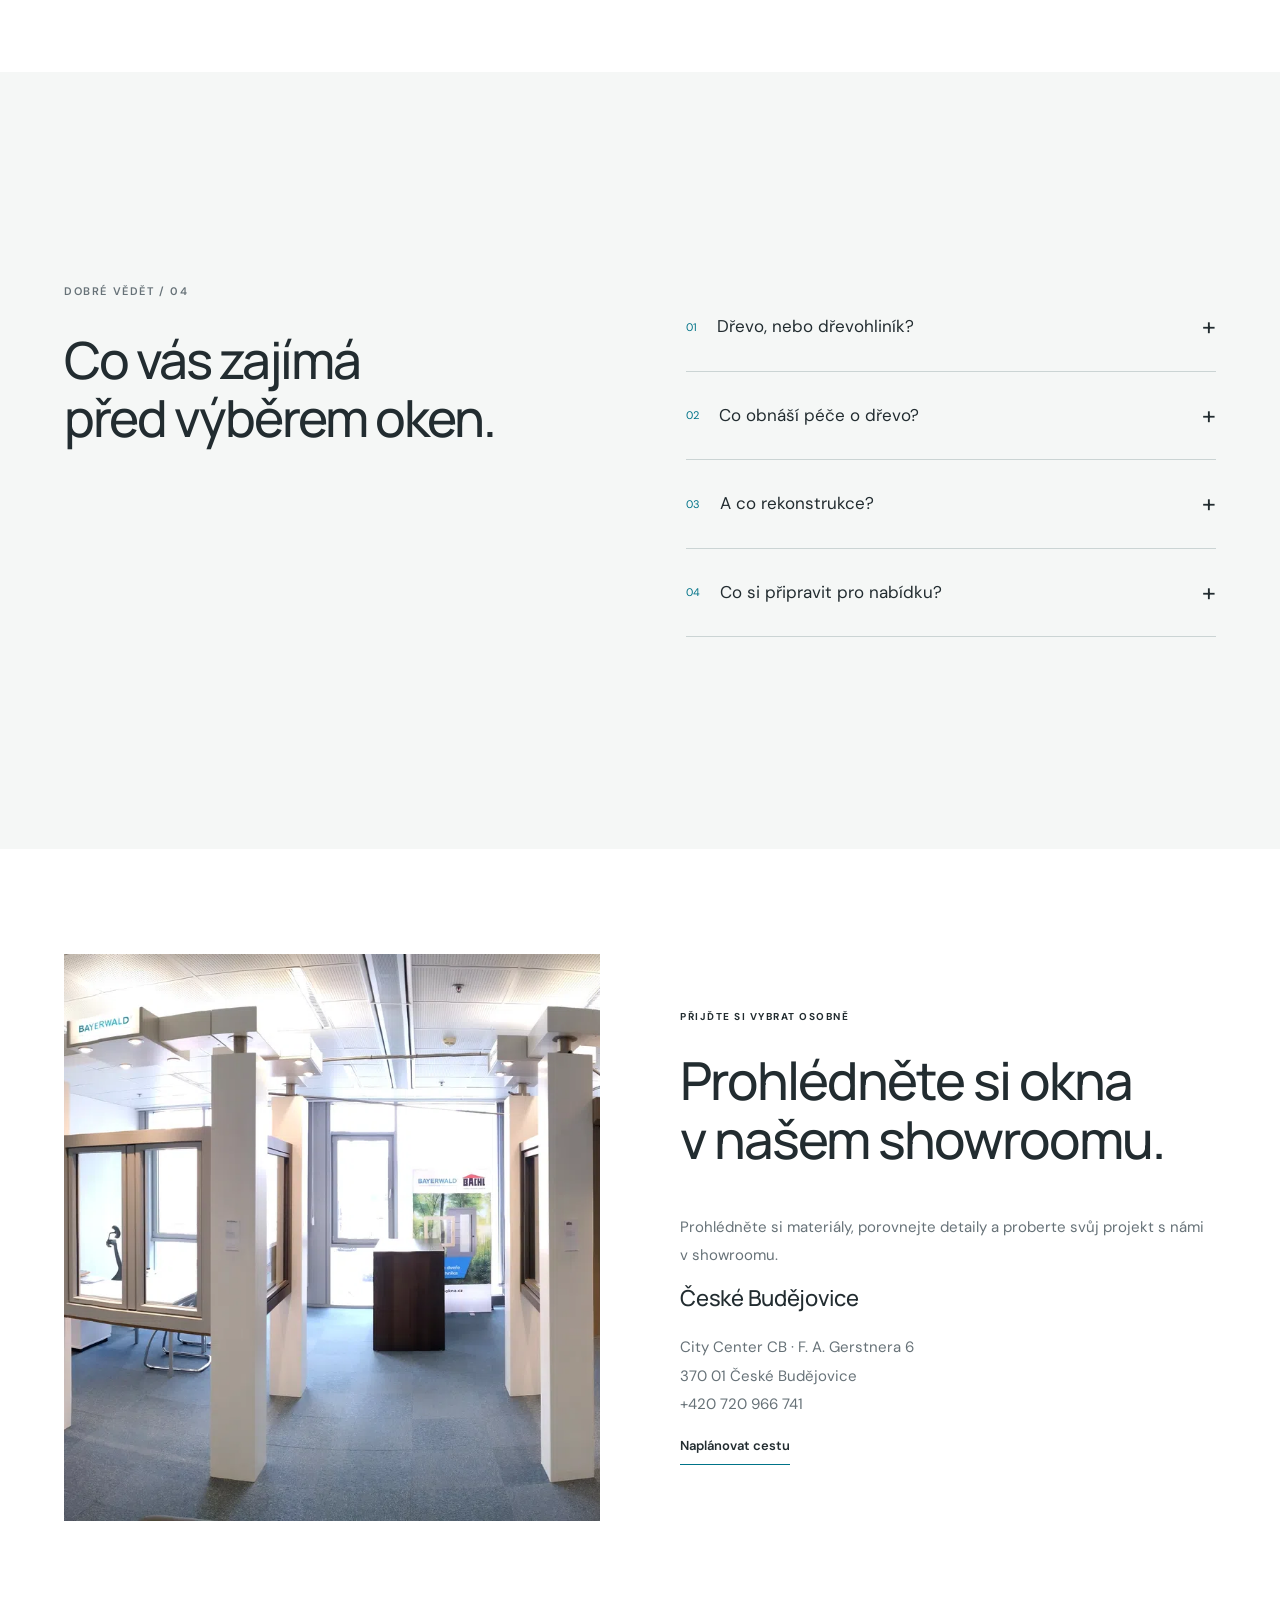
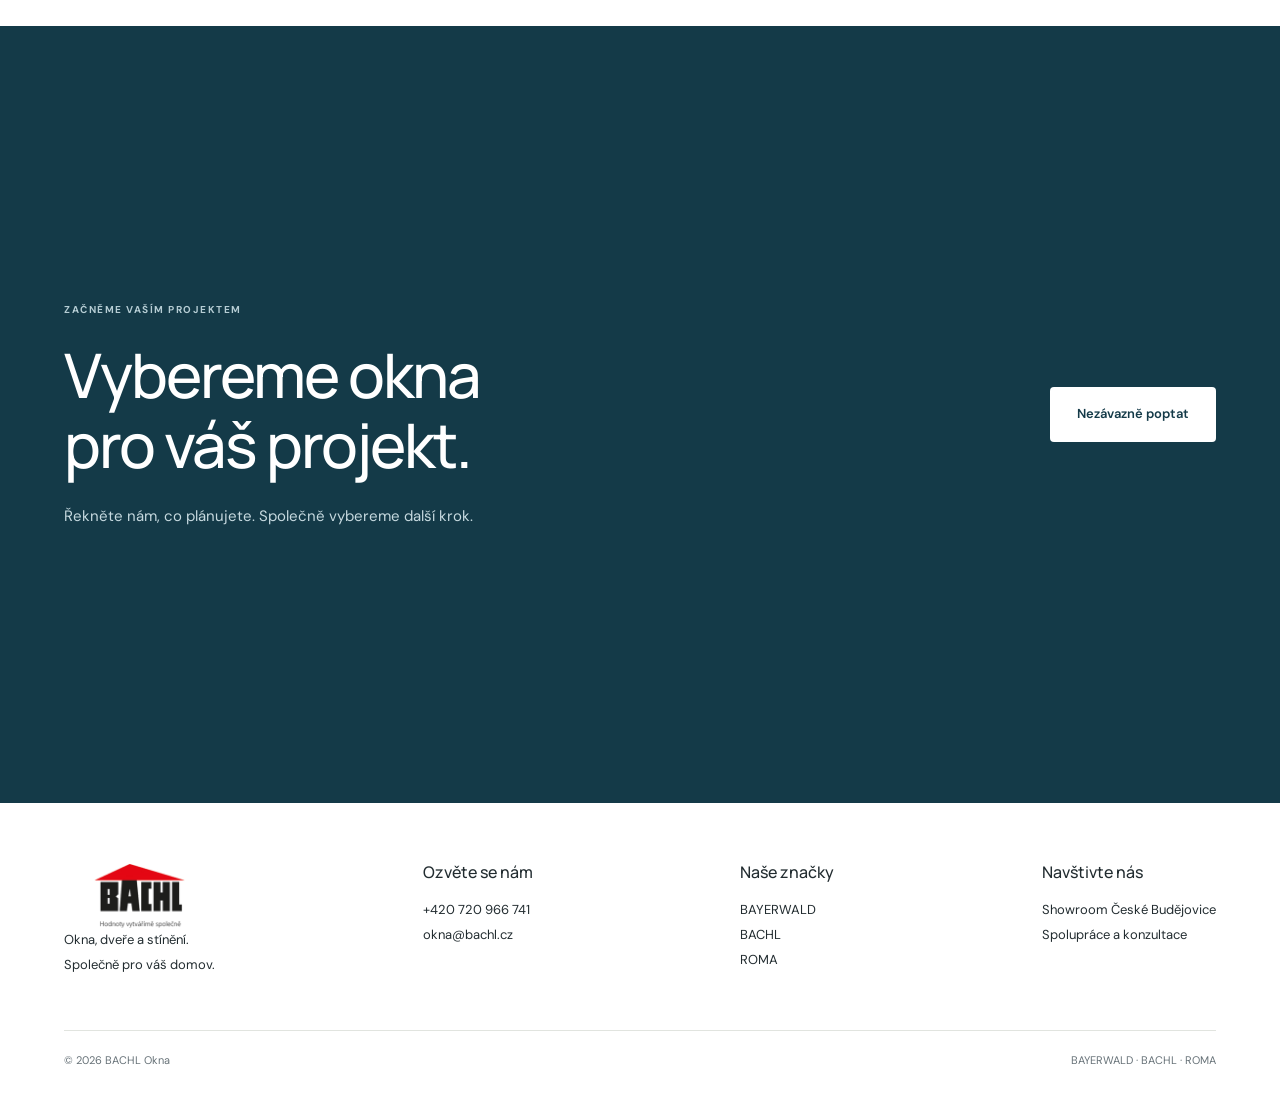
==== commit e6b5b151: "Use supplied Firefly video as the primary hero slide" ====
--- a/bayerwald.html
+++ b/bayerwald.html
@@ -1 +1 @@
-<!doctype html><html lang="cs"><head><meta charset="utf-8"><meta name="viewport" content="width=device-width,initial-scale=1"><meta name="description" content="Dřevěná a dřevohliníková okna BAYERWALD. Přirozený charakter dřeva, možnosti pro váš projekt a české zázemí BACHL Okna."><meta name="theme-color" content="#007388"><title>BAYERWALD | Dřevěná a dřevohliníková okna | BACHL Okna</title><link rel="stylesheet" href="styles.css?v=3"><script src="app.js?v=3" defer></script></head><body><div id="app"></div><noscript>Pro plné zobrazení webu povolte JavaScript. Kontakt: <a href="mailto:okna@bachl.cz">okna@bachl.cz</a>, +420 720 966 741.</noscript></body></html>
+<!doctype html><html lang="cs"><head><meta charset="utf-8"><meta name="viewport" content="width=device-width,initial-scale=1"><meta name="description" content="Dřevěná a dřevohliníková okna BAYERWALD. Přirozený charakter dřeva, možnosti pro váš projekt a české zázemí BACHL Okna."><meta name="theme-color" content="#007388"><title>BAYERWALD | Dřevěná a dřevohliníková okna | BACHL Okna</title><link rel="stylesheet" href="styles.css?v=4"><script src="app.js?v=4" defer></script></head><body><div id="app"></div><noscript>Pro plné zobrazení webu povolte JavaScript. Kontakt: <a href="mailto:okna@bachl.cz">okna@bachl.cz</a>, +420 720 966 741.</noscript></body></html>
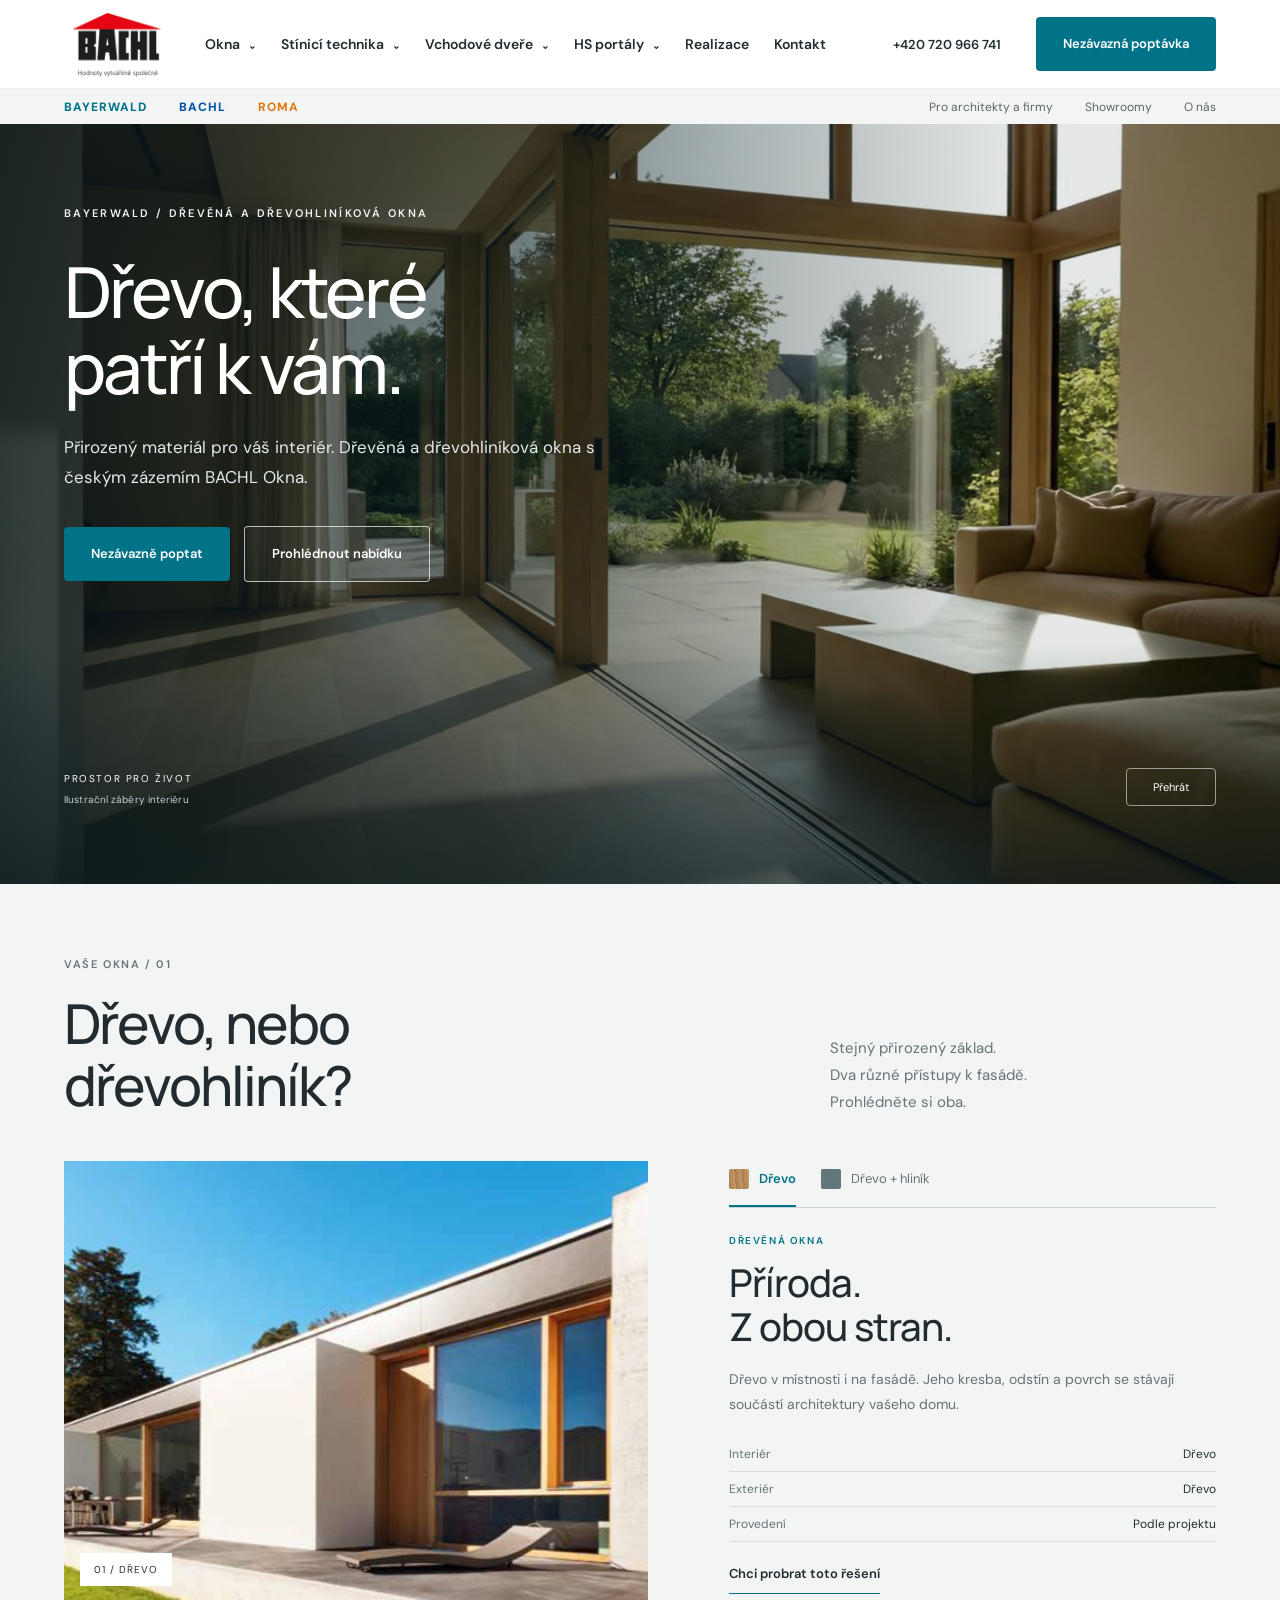
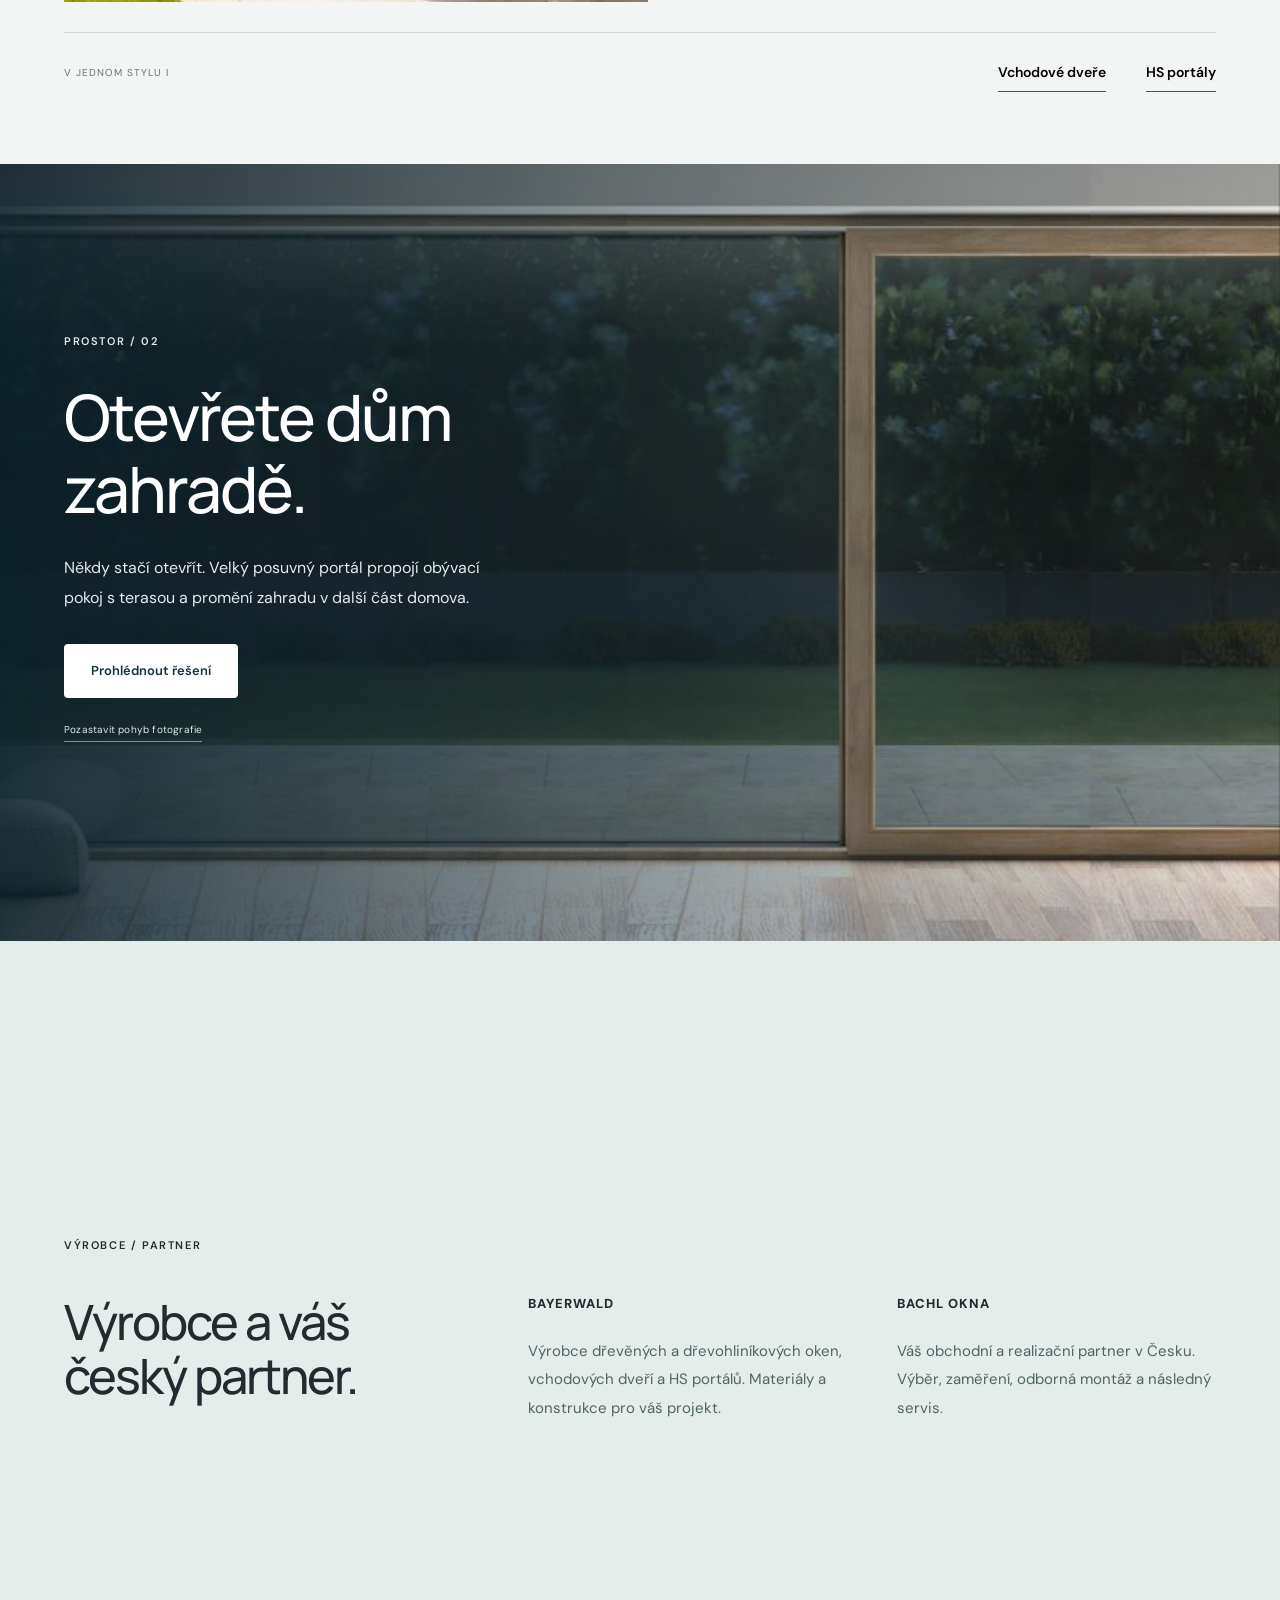
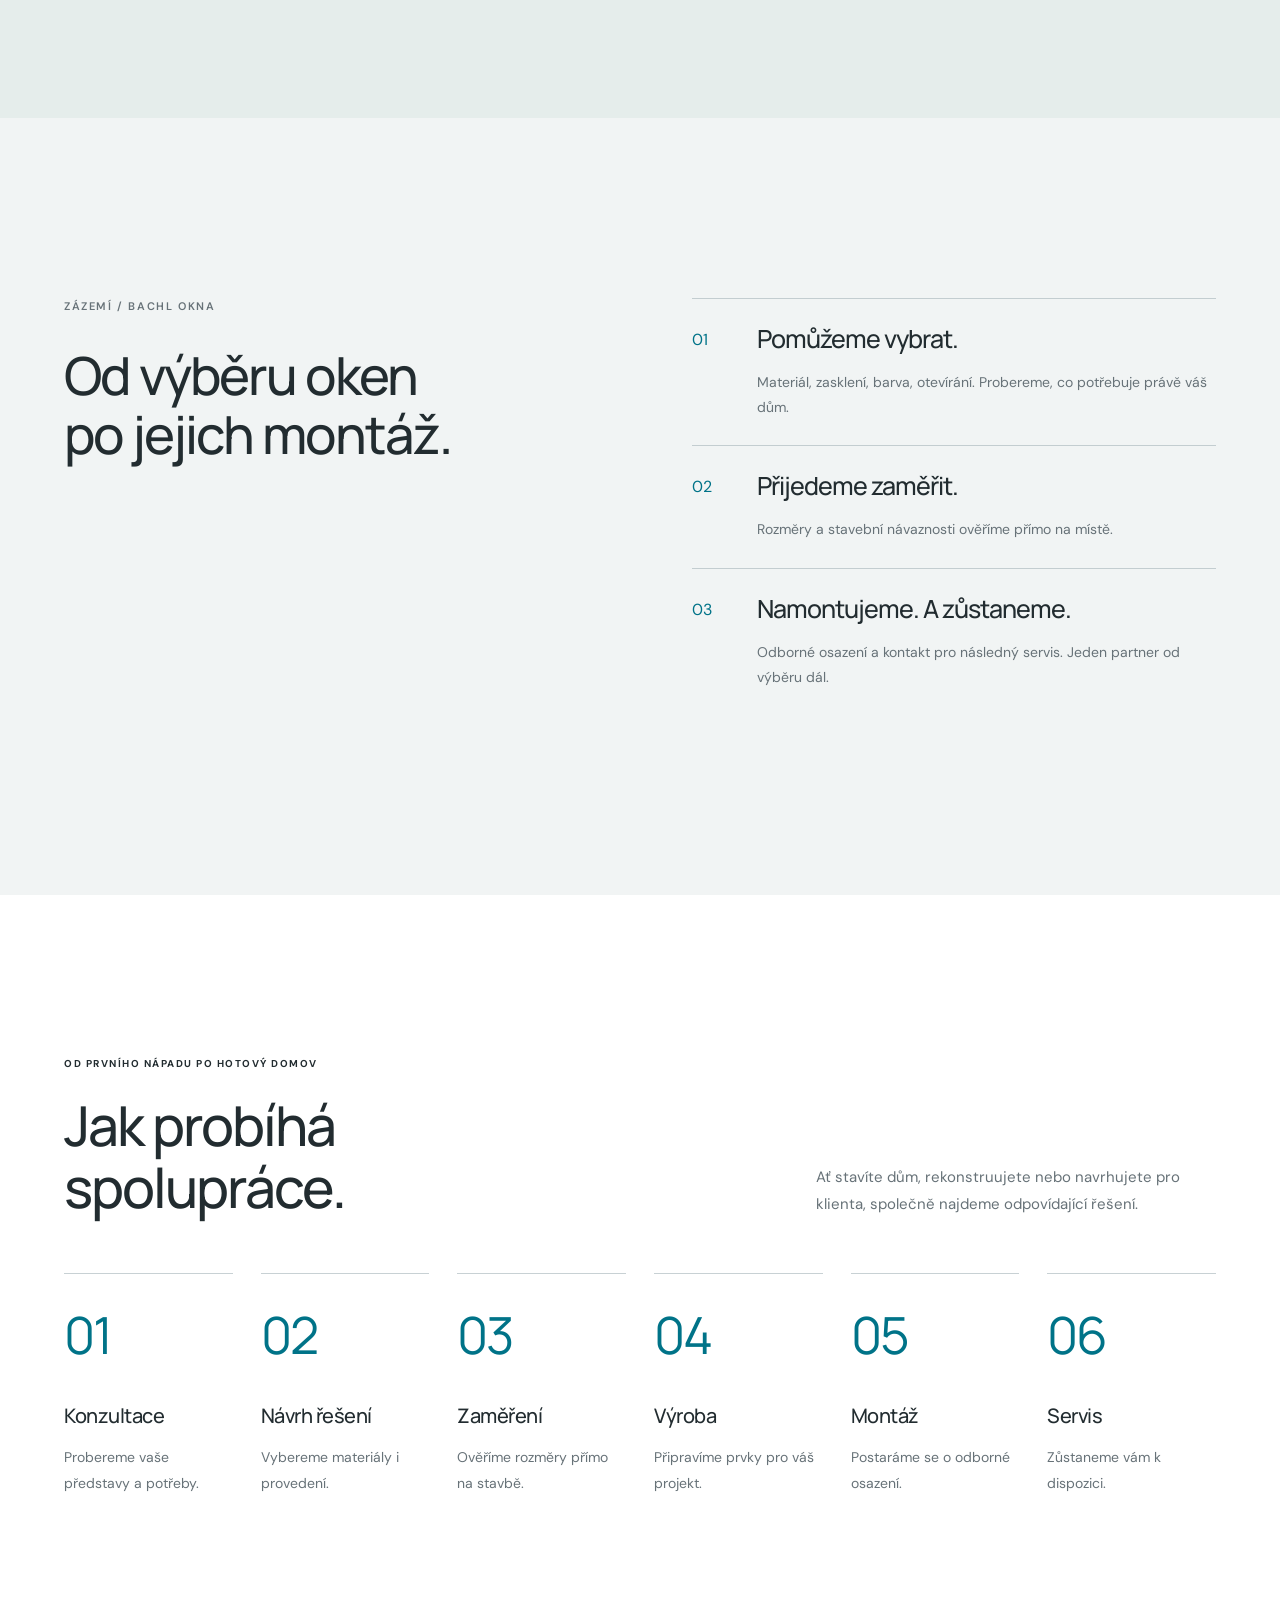
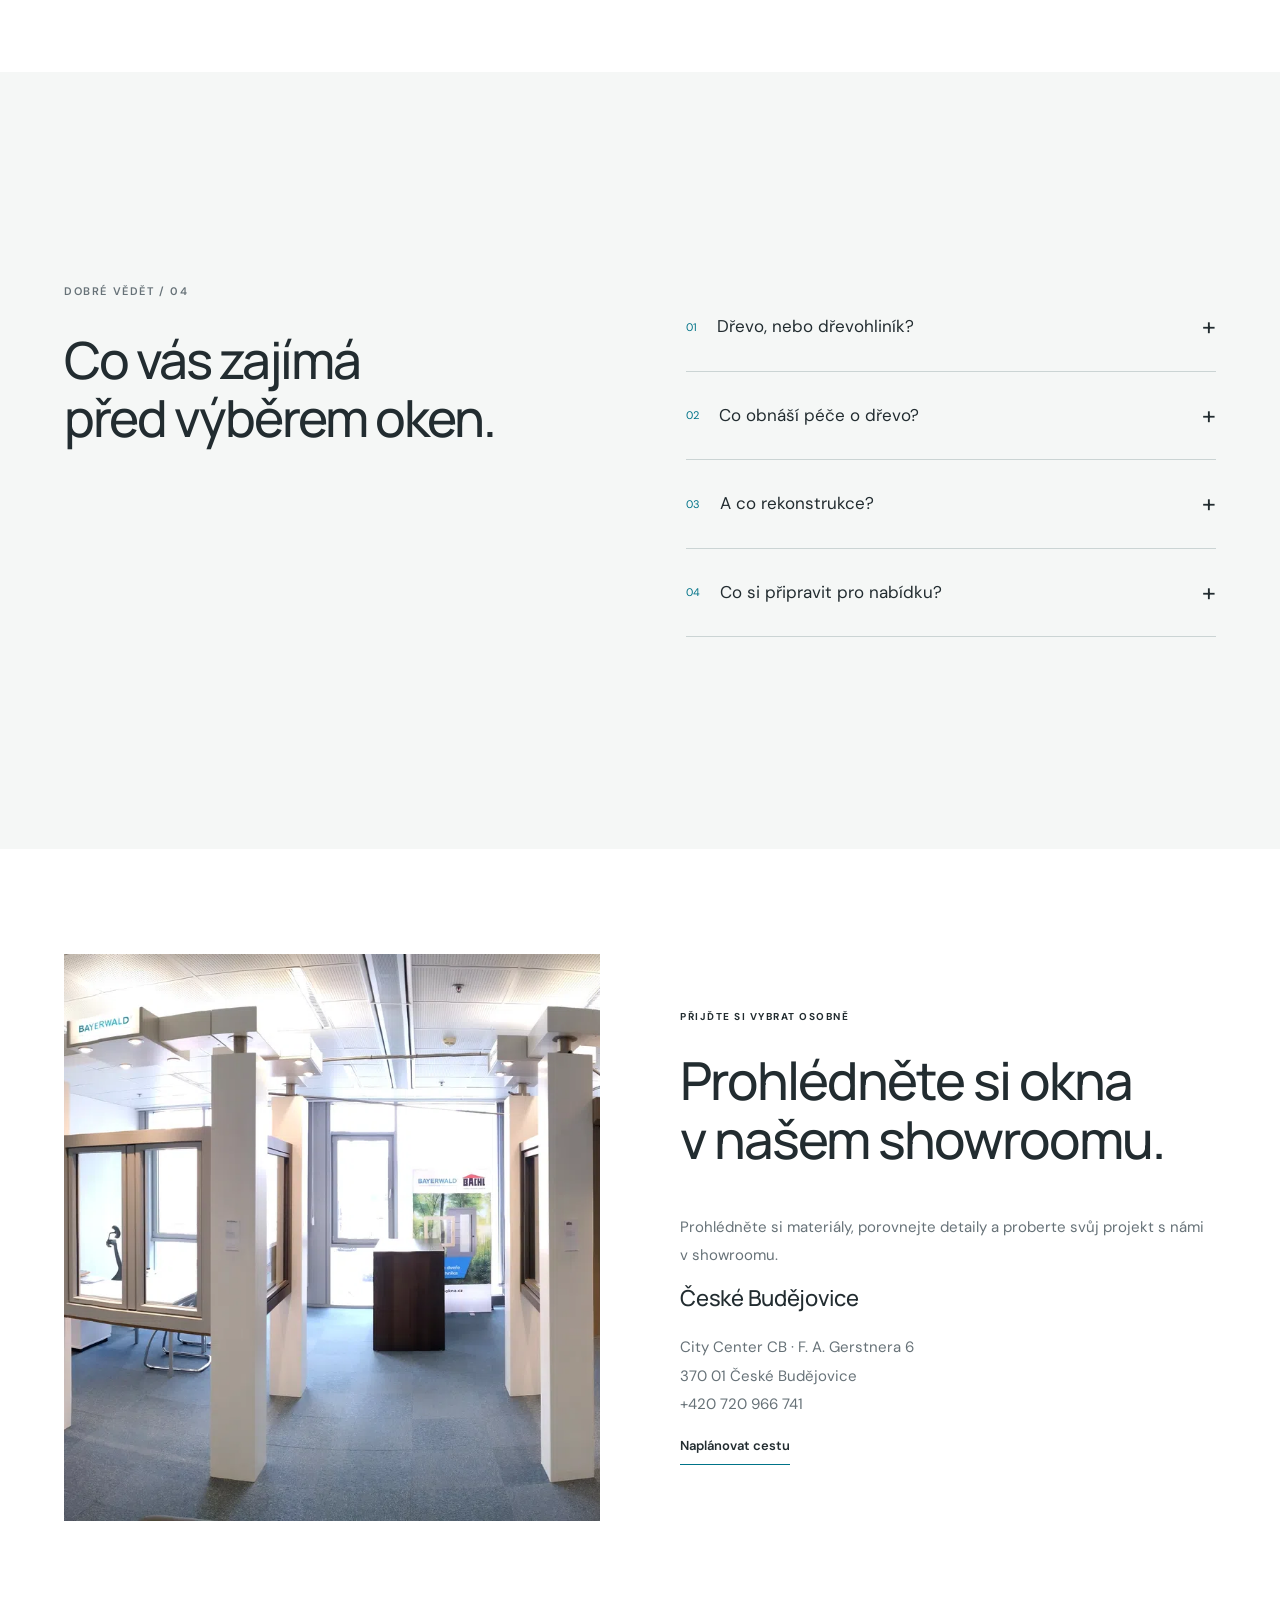
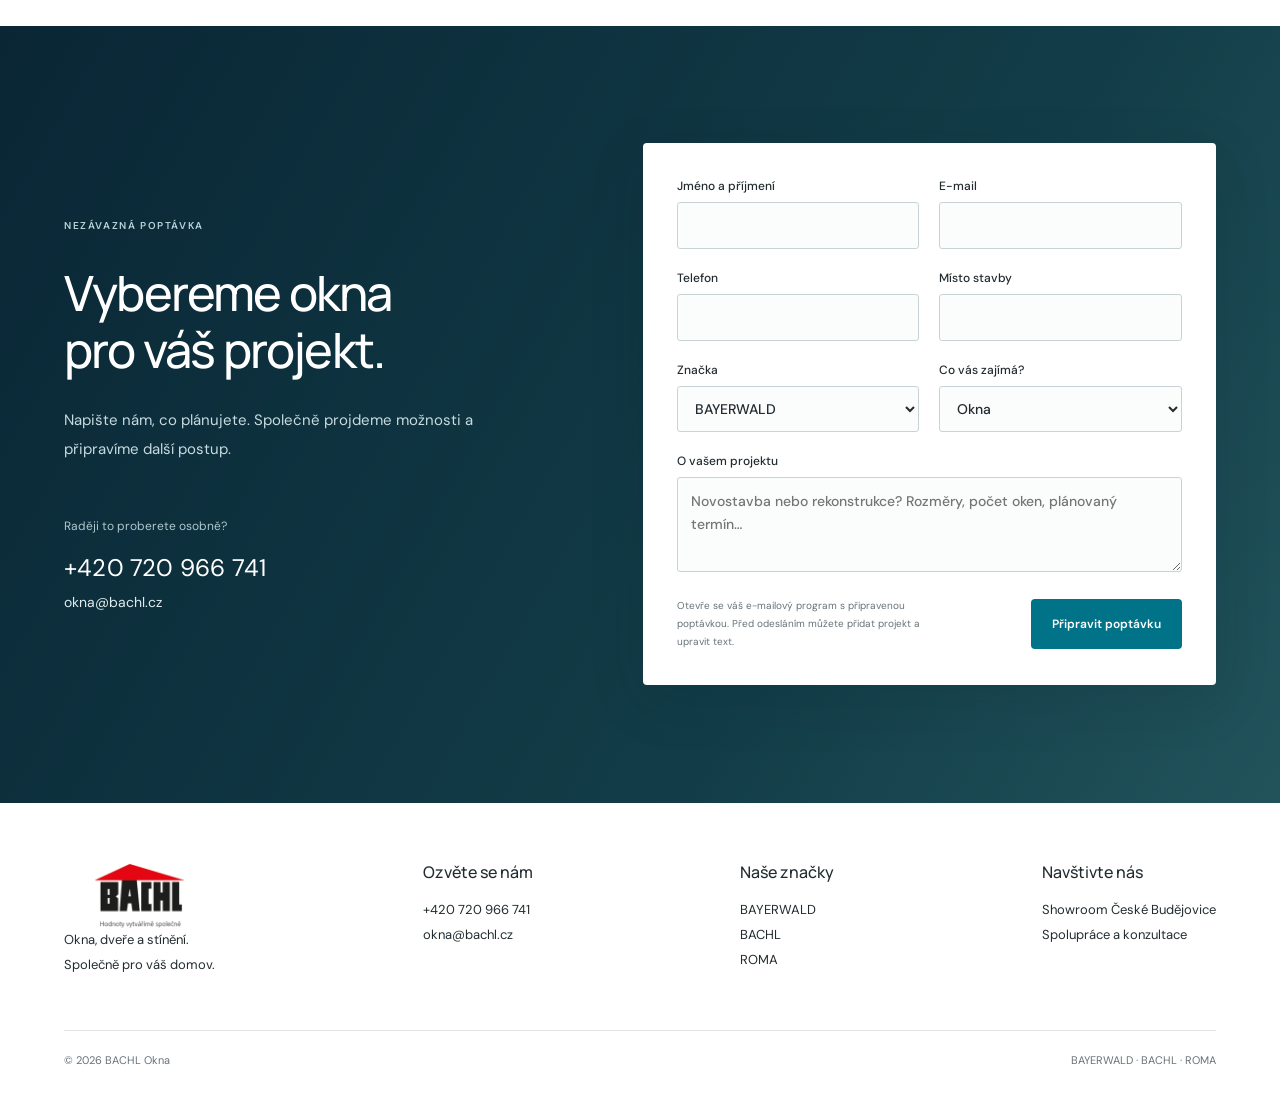
==== commit 9e50d169: "Keep one looping hero video, animate garden photo and embed inquiry form" ====
--- a/bayerwald.html
+++ b/bayerwald.html
@@ -1 +1 @@
-<!doctype html><html lang="cs"><head><meta charset="utf-8"><meta name="viewport" content="width=device-width,initial-scale=1"><meta name="description" content="Dřevěná a dřevohliníková okna BAYERWALD. Přirozený charakter dřeva, možnosti pro váš projekt a české zázemí BACHL Okna."><meta name="theme-color" content="#007388"><title>BAYERWALD | Dřevěná a dřevohliníková okna | BACHL Okna</title><link rel="stylesheet" href="styles.css?v=4"><script src="app.js?v=4" defer></script></head><body><div id="app"></div><noscript>Pro plné zobrazení webu povolte JavaScript. Kontakt: <a href="mailto:okna@bachl.cz">okna@bachl.cz</a>, +420 720 966 741.</noscript></body></html>
+<!doctype html><html lang="cs"><head><meta charset="utf-8"><meta name="viewport" content="width=device-width,initial-scale=1"><meta name="description" content="Dřevěná a dřevohliníková okna BAYERWALD. Přirozený charakter dřeva, možnosti pro váš projekt a české zázemí BACHL Okna."><meta name="theme-color" content="#007388"><title>BAYERWALD | Dřevěná a dřevohliníková okna | BACHL Okna</title><link rel="stylesheet" href="styles.css?v=5"><script src="app.js?v=5" defer></script></head><body><div id="app"></div><noscript>Pro plné zobrazení webu povolte JavaScript. Kontakt: <a href="mailto:okna@bachl.cz">okna@bachl.cz</a>, +420 720 966 741.</noscript></body></html>
--- a/styles.css
+++ b/styles.css
@@ -10,4 +10,9 @@
 @media(max-width:850px){:root{--header-height:111px}.mainnav{min-height:76px}.primary{top:76px}.cinema-hero{min-height:580px!important}.cinema-hero h1{font-size:62px;letter-spacing:-2px}.cinema-hero p{max-width:480px;font-size:15px}.cinema-hero .cinema-copy{padding-bottom:150px}.cinema-bottom{bottom:25px}.film-caption{display:none}.film-controls{width:100%;justify-content:space-between}.film-tabs{gap:25px}.film-tabs button{min-width:90px}.editorial-heading{gap:15px 40px}.editorial-heading p{font-size:13px}.world-copy h3{font-size:22px}.world-copy p{font-size:13px;min-height:120px}.world-photo{height:210px}.world-copy .textlink{font-size:11px}.story-heading h2{font-size:58px}.story-heading p{font-size:15px}.partner-section>.wrap{gap:5%}.service-list article{gap:12px 15px;grid-template-columns:28px 1fr;padding:22px 0}.service-list h3{font-size:21px}.service-list p{font-size:13px}.material-info h3{font-size:31px}.material-info>p{font-size:13px}.material-tabs{gap:20px}.material-tabs button{font-size:11px;gap:8px}.material-image{height:460px}.maker-grid{grid-template-columns:1fr 1fr;gap:35px}.maker-grid h2{grid-column:1/-1}.maker-grid p{font-size:14px}.editorial-faq>.wrap{grid-template-columns:1fr;gap:25px}.editorial-faq h2{font-size:43px}.cta .wrap{align-items:flex-start;flex-direction:column;gap:30px}.cta h2{font-size:55px}.cta .btn{margin:0}.product-related{gap:25px}.product-related button{font-size:12px}.section-head h2{font-size:45px}.split-photo{height:480px}}
 @media(max-width:580px){.mainnav>.btn{font-size:11px;padding:12px 15px;min-height:43px}.mainnav{gap:15px}.logo{width:88px}.mobile-toggle{font-size:22px}.secondary .wrap{min-height:35px}.editorial>section{min-height:calc(100svh - var(--header-height));padding:65px 0}.cinema-hero{height:calc(100svh - var(--header-height));min-height:620px!important;max-height:none}.cinema-media:after{background:linear-gradient(90deg,#071b25b3,#071b253d),linear-gradient(0deg,#071b25ad,transparent 55%)}.cinema-media .hero-image,.hero-video{object-position:58% center}.cinema-hero .cinema-copy{padding:35px 0 140px}.cinema-copy>.folio{font-size:9px;letter-spacing:1.3px;max-width:300px;line-height:1.8;margin-bottom:25px}.cinema-hero h1{font-size:clamp(39px,10.3vw,55px);letter-spacing:-1.5px;line-height:1.13;margin-bottom:24px}.cinema-hero p{font-size:14px;line-height:1.85;max-width:330px;margin-bottom:28px}.cinema-actions{gap:12px;align-items:flex-start;flex-direction:column}.cinema-actions .btn{font-size:12px;padding:15px 21px;min-height:48px}.film-secondary{display:none}.cinema-bottom{bottom:24px}.film-controls{gap:14px;align-items:flex-end}.film-tabs{gap:14px;flex:1}.film-tabs button{min-width:0;flex:1;font-size:9px;gap:7px;padding:12px 0;flex-direction:column;align-items:flex-start}.film-tabs span{font-size:10px}.video-pause{font-size:10px;min-width:78px;padding:11px 10px;margin-bottom:6px}.editorial-heading{display:block;margin-bottom:35px}.editorial-heading>.folio{font-size:9px;margin-bottom:23px}.editorial-heading h2{font-size:36px;line-height:1.17;letter-spacing:-1.3px}.editorial-heading p{font-size:14px;margin-top:22px}.worlds>.wrap{display:block}.worlds .editorial-heading{margin-bottom:35px}.world-row{min-height:calc(100svh - var(--header-height));padding:35px 0;margin-bottom:25px;justify-content:center;border-bottom-width:2px}.world-row:last-child{margin-bottom:0}.world-photo{height:clamp(240px,37svh,370px);margin-bottom:25px}.world-copy{flex:0}.world-copy h3{font-size:30px}.world-copy p{font-size:14px;min-height:0;margin-bottom:23px}.world-copy .brandname{font-size:10px}.world-copy .textlink{font-size:13px}.story-heading{padding:70px 0 160px}.story-heading h2{font-size:42px;letter-spacing:-1.5px;line-height:1.14}.story-heading p{font-size:14px;max-width:315px}.story-heading .folio{font-size:9px;margin-bottom:25px}.round-link{padding:14px 22px;font-size:12px;bottom:84px}.photo-caption{font-size:7px;line-height:1.8;bottom:24px;gap:15px}.partner-section>.wrap{display:block}.partner-title h2{font-size:37px;letter-spacing:-1.5px;margin-bottom:35px}.partner-title .folio{font-size:9px;margin-bottom:25px}.service-list article{padding:24px 0;gap:13px 18px;grid-template-columns:28px 1fr}.service-list h3{font-size:23px}.service-list p{font-size:14px}.service-list article>span{font-size:15px}.steps{grid-template-columns:1fr 1fr;gap:35px 25px}.step span{font-size:43px}.step h3{font-size:18px;letter-spacing:-.5px}.step p{font-size:13px}.section-head h2{font-size:37px;letter-spacing:-1.5px}.section-head p{font-size:14px}.section-head{margin-bottom:38px}.split{gap:35px}.split-photo{height:350px}.split h2{font-size:36px;line-height:1.2;letter-spacing:-1.3px}.split p{font-size:14px}.split h3{font-size:23px}.material-layout{grid-template-columns:1fr;gap:32px}.material-image{height:350px}.material-tabs{gap:30px;margin-bottom:26px}.material-tabs button{font-size:13px}.material-info h3{font-size:33px;letter-spacing:-1px}.material-info>p{font-size:14px}.material-facts{font-size:12px;margin:23px 0}.product-related{flex-wrap:wrap;gap:12px 30px;margin-top:35px}.product-related>span{width:100%;font-size:9px}.product-related button{font-size:13px}.image-index{font-size:9px}.maker-grid{grid-template-columns:1fr;gap:32px;margin-top:28px}.maker-grid h2{font-size:37px;letter-spacing:-1.5px}.maker-grid .brandname{font-size:12px;margin-bottom:15px}.maker-grid p{font-size:14px}.editorial-faq>.wrap{gap:15px}.editorial-faq h2{font-size:36px;letter-spacing:-1.3px}.editorial-faq .folio{font-size:9px}.editorial-faq summary{font-size:16px;gap:13px}.editorial-faq details p{font-size:14px;padding-left:27px}.cta h2{font-size:40px;letter-spacing:-1.5px;line-height:1.2}.cta p{font-size:14px;max-width:310px;line-height:1.8}.cta .eyebrow{font-size:9px}.cta .btn{font-size:13px}.footer-top{gap:30px}.footer h3{font-size:15px}.footer p,.footer a{font-size:12px}.dialog h2{font-size:27px}}
 .hero .cinema-bottom{height:auto;padding:0;display:flex;flex-direction:row;justify-content:space-between;align-items:flex-end;z-index:1}.hero .cinema-copy{flex-direction:initial}.hero .cinema-media{margin:0}
-@media(prefers-reduced-motion:reduce){.hero-video{transition:none}.worlds.in-view .world-photo img,.material-section.in-view .material-image img{animation:none}}
+.space-story .story-heading{padding-top:65px;padding-bottom:95px}.story-action{display:inline-flex;margin-top:15px;background:white;color:#15313c}.story-motion{display:block;margin-top:20px;padding:5px 0;border:0;border-bottom:1px solid #ffffff77;background:none;color:#e0e8ea;font-size:10px;letter-spacing:.2px}.space-story>figure>img{animation:landscape-pan 22s ease-in-out infinite alternate;animation-play-state:paused;transform-origin:60% 55%;will-change:transform}.space-story.motion-running>figure>img{animation-play-state:running}@keyframes landscape-pan{from{transform:scale(1.01) translateX(0)}to{transform:scale(1.09) translateX(-1%)}}
+.inquiry-section{background:#123846;color:white;isolation:isolate;overflow:hidden}.inquiry-section:before{content:'';position:absolute;inset:0;z-index:-1;background:linear-gradient(120deg,#0a2635 0%,#123d48 65%,#22535b 100%)}.inquiry-layout{display:grid;grid-template-columns:1fr 1.15fr;align-items:center;gap:7%}.inquiry-intro>.folio{color:#b7d4db;margin-bottom:30px;font-size:10px}.inquiry-intro h2{font-size:clamp(36px,3.8vw,60px);letter-spacing:-1.8px;line-height:1.18;margin-bottom:28px}.inquiry-intro>p{font-size:15px;color:#c7dbe0;line-height:1.9;max-width:420px}.inquiry-contact{display:flex;flex-direction:column;align-items:flex-start;gap:10px;margin-top:55px}.inquiry-contact>span{font-size:12px;color:#aec8cf;margin-bottom:8px}.inquiry-contact>a[href^="tel"]{font-size:24px;letter-spacing:.2px}.inquiry-contact>a[href^="mailto"]{font-size:14px;color:#e0ebed}.inline-inquiry{background:#fff;color:var(--ink);padding:34px;border-radius:4px;box-shadow:0 15px 55px #041c2420}.inquiry-fields{display:grid;grid-template-columns:1fr 1fr;gap:20px}.inquiry-fields label{font-size:12px;font-weight:500;line-height:1.5;display:block;min-width:0}.inquiry-fields input,.inquiry-fields select,.inquiry-fields textarea{width:100%;margin-top:7px;padding:12px 13px;border:1px solid #c9d3d6;background:#fbfcfc;color:var(--ink);border-radius:3px;font:inherit;font-size:14px;min-height:46px}.inquiry-fields input:focus,.inquiry-fields select:focus,.inquiry-fields textarea:focus{outline:2px solid var(--accent);outline-offset:1px}.inquiry-fields .wide{grid-column:1/-1}.inquiry-fields textarea{height:95px;min-height:75px;resize:vertical;line-height:1.6}.inquiry-submit{margin-top:20px;display:flex;gap:25px;justify-content:space-between;align-items:center}.inquiry-submit p{font-size:10px;line-height:1.8;color:var(--muted);margin:0;max-width:265px}.inquiry-submit .btn{font-size:12px;flex-shrink:0;padding:16px 21px;min-height:50px}.inline-inquiry .mail-result{font-size:12px;line-height:1.8;color:var(--teal);margin:15px 0 0}.inline-inquiry .mail-result:empty{display:none}
+@media(max-width:1000px){.inquiry-layout{gap:5%;grid-template-columns:1fr 1.25fr}.inline-inquiry{padding:25px}.inquiry-fields{gap:17px}.inquiry-intro h2{font-size:38px;letter-spacing:-1px}.inquiry-submit{flex-direction:column;align-items:stretch;gap:18px}.inquiry-submit p{max-width:none}.inquiry-submit .btn{align-self:flex-start}.inquiry-contact{margin-top:35px}}
+@media(max-width:750px){.inquiry-layout{grid-template-columns:1fr;gap:35px}.inquiry-intro h2{font-size:39px;max-width:550px}.inquiry-intro>p{font-size:14px;max-width:500px}.inquiry-contact{margin-top:25px}.inquiry-contact>a[href^="tel"]{font-size:21px}.inline-inquiry{padding:26px}.inquiry-submit{flex-direction:row;align-items:center}.inquiry-submit p{max-width:280px}.inquiry-submit .btn{align-self:auto}.space-story .story-heading{padding-top:65px;padding-bottom:95px}}
+@media(max-width:480px){.inquiry-intro h2{font-size:34px;letter-spacing:-1px}.inquiry-intro>.folio{margin-bottom:25px}.inline-inquiry{padding:24px 20px}.inquiry-fields{grid-template-columns:1fr;gap:18px}.inquiry-fields .wide{grid-column:1}.inquiry-fields input,.inquiry-fields select,.inquiry-fields textarea{font-size:16px}.inquiry-submit{flex-direction:column;align-items:stretch;gap:18px}.inquiry-submit .btn{width:100%;align-self:stretch}.inquiry-submit p{max-width:none;font-size:11px}.story-motion{font-size:10px}.film-controls{justify-content:flex-end}.film-caption{display:block;max-width:180px}.film-caption>span{font-size:8px}.film-caption small{font-size:8px;line-height:1.7}.video-pause{margin:0}}
+@media(prefers-reduced-motion:reduce){.hero-video{transition:none}.worlds.in-view .world-photo img,.material-section.in-view .material-image img{animation:none}.space-story>figure>img{animation:none;transform:none}}
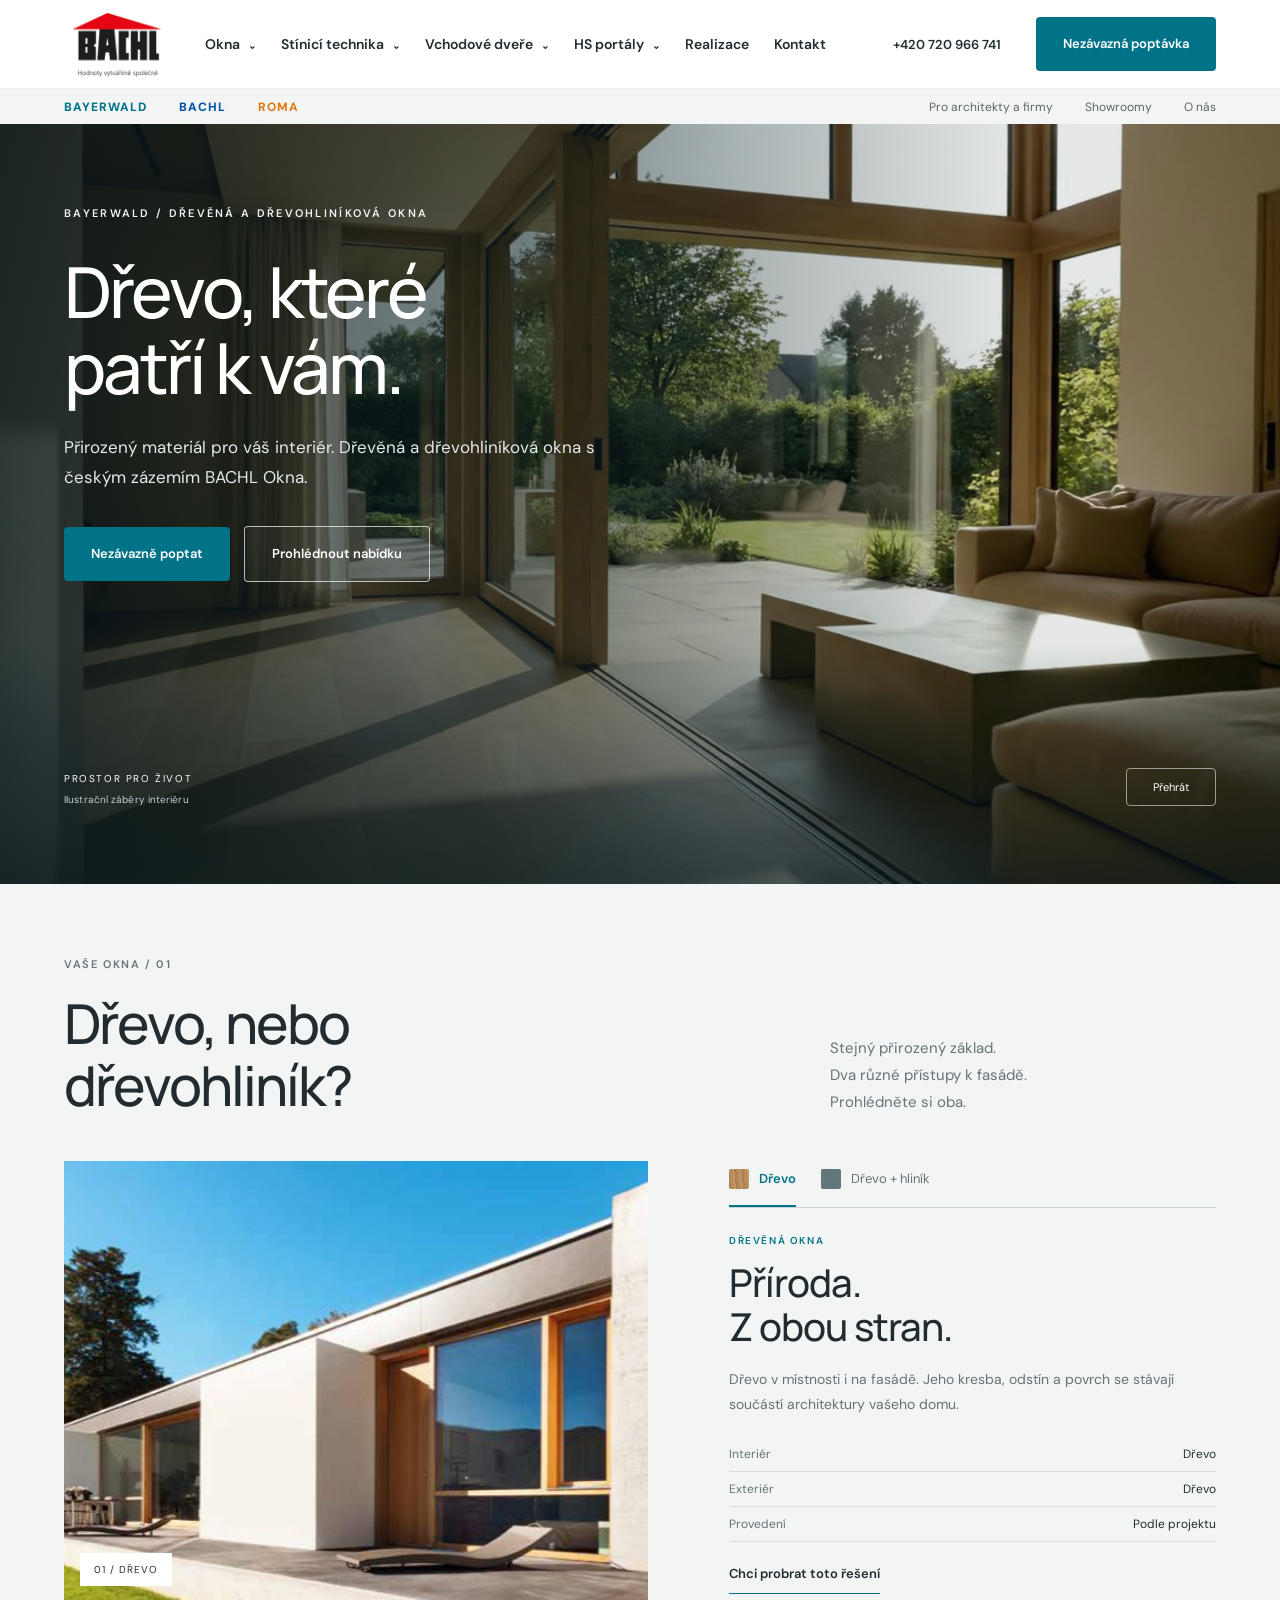
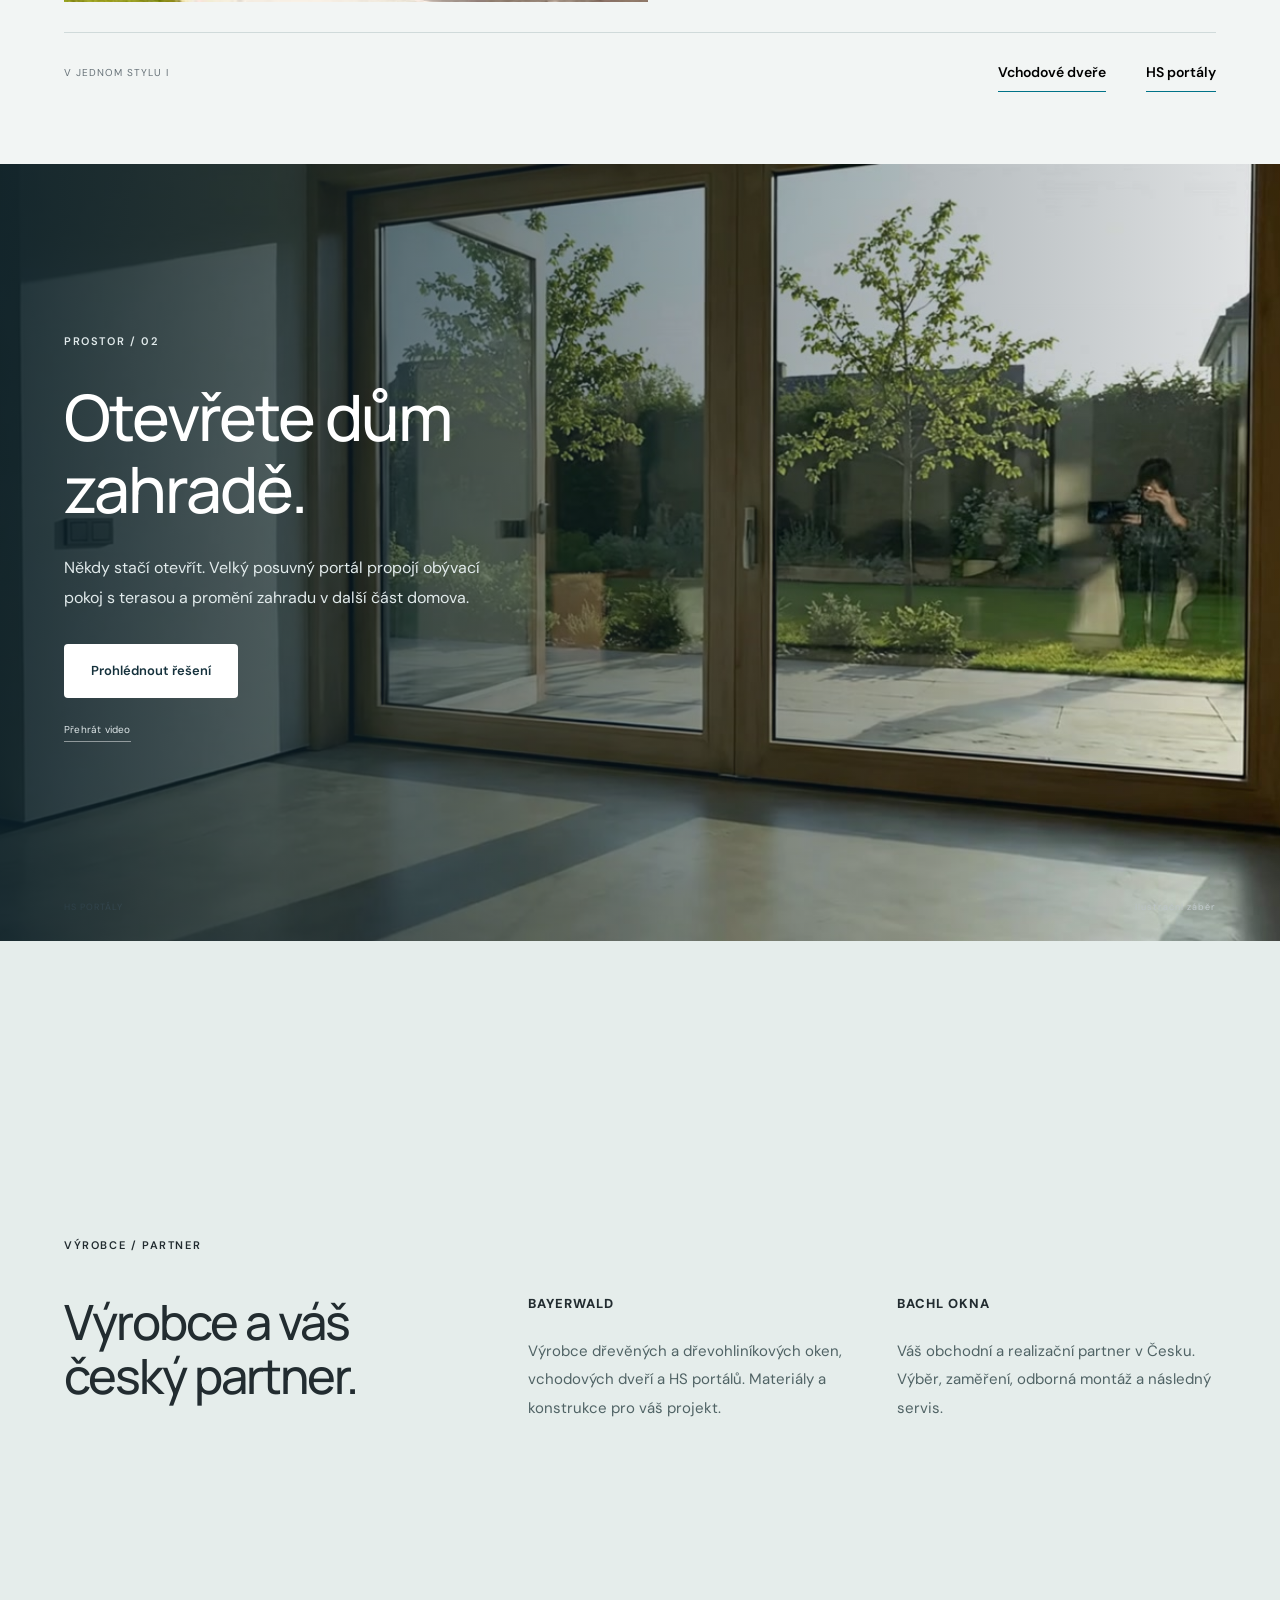
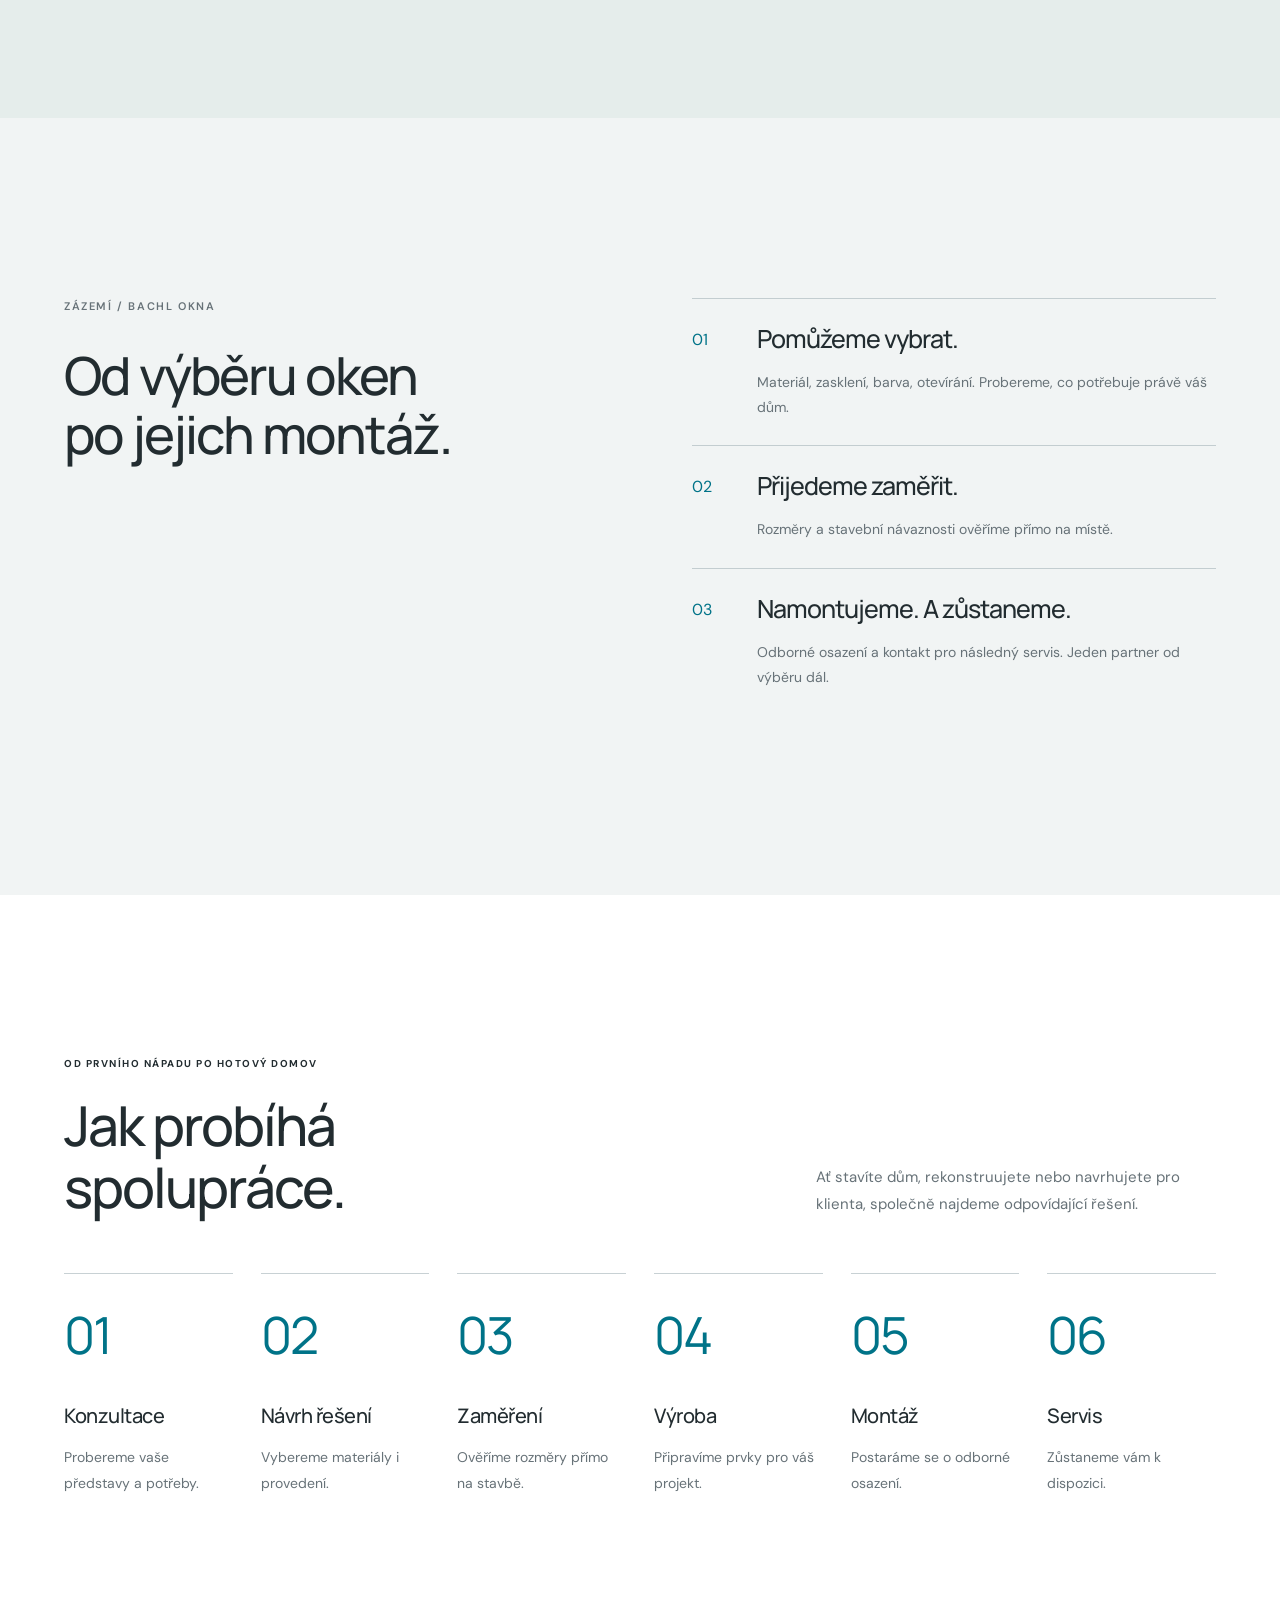
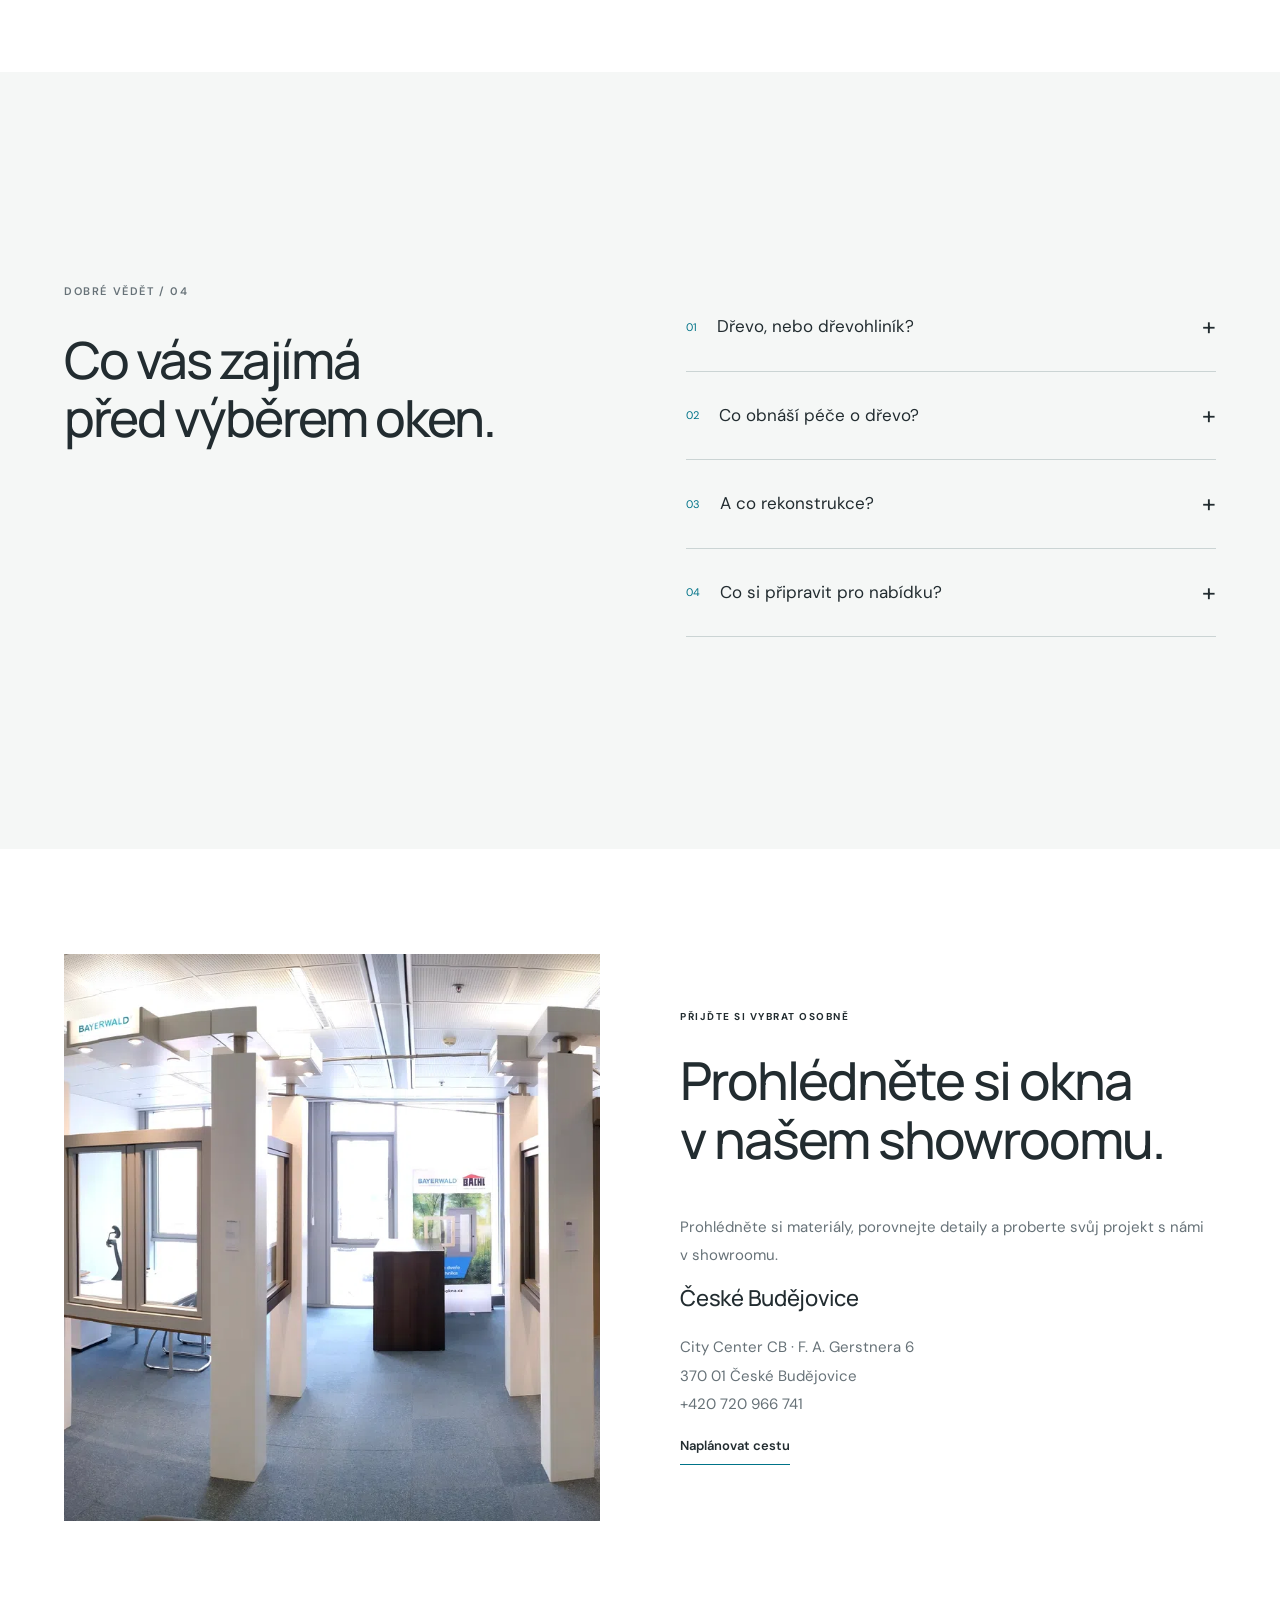
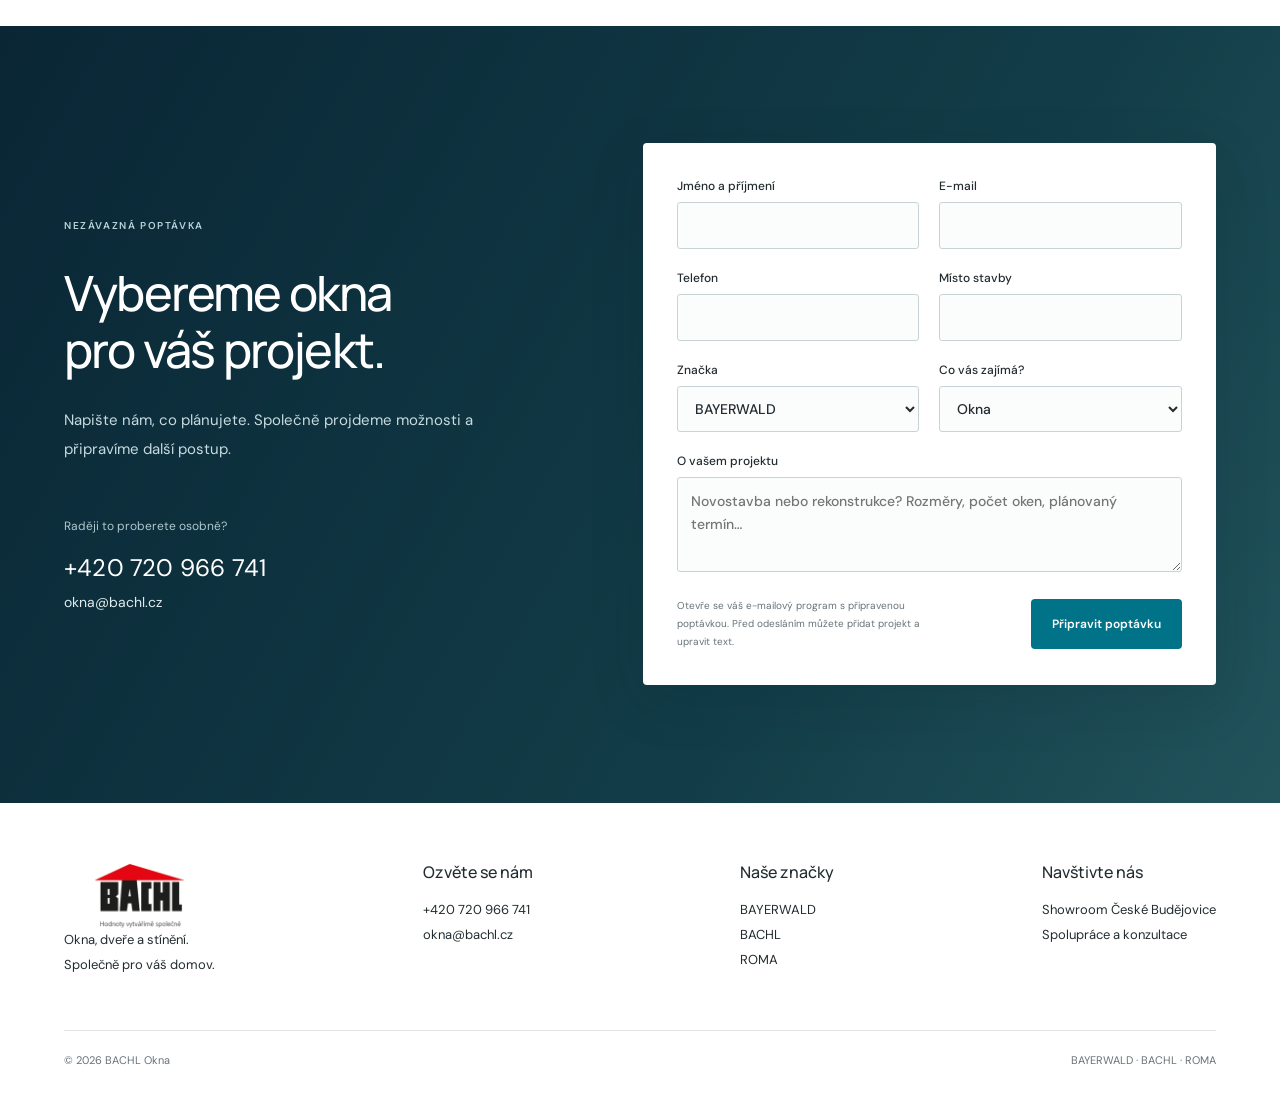
==== commit ddcb11c0: "Use supplied garden opening video in the garden section" ====
--- a/bayerwald.html
+++ b/bayerwald.html
@@ -1 +1 @@
-<!doctype html><html lang="cs"><head><meta charset="utf-8"><meta name="viewport" content="width=device-width,initial-scale=1"><meta name="description" content="Dřevěná a dřevohliníková okna BAYERWALD. Přirozený charakter dřeva, možnosti pro váš projekt a české zázemí BACHL Okna."><meta name="theme-color" content="#007388"><title>BAYERWALD | Dřevěná a dřevohliníková okna | BACHL Okna</title><link rel="stylesheet" href="styles.css?v=5"><script src="app.js?v=5" defer></script></head><body><div id="app"></div><noscript>Pro plné zobrazení webu povolte JavaScript. Kontakt: <a href="mailto:okna@bachl.cz">okna@bachl.cz</a>, +420 720 966 741.</noscript></body></html>
+<!doctype html><html lang="cs"><head><meta charset="utf-8"><meta name="viewport" content="width=device-width,initial-scale=1"><meta name="description" content="Dřevěná a dřevohliníková okna BAYERWALD. Přirozený charakter dřeva, možnosti pro váš projekt a české zázemí BACHL Okna."><meta name="theme-color" content="#007388"><title>BAYERWALD | Dřevěná a dřevohliníková okna | BACHL Okna</title><link rel="stylesheet" href="styles.css?v=6"><script src="app.js?v=6" defer></script></head><body><div id="app"></div><noscript>Pro plné zobrazení webu povolte JavaScript. Kontakt: <a href="mailto:okna@bachl.cz">okna@bachl.cz</a>, +420 720 966 741.</noscript></body></html>
--- a/styles.css
+++ b/styles.css
@@ -15,4 +15,5 @@
 @media(max-width:1000px){.inquiry-layout{gap:5%;grid-template-columns:1fr 1.25fr}.inline-inquiry{padding:25px}.inquiry-fields{gap:17px}.inquiry-intro h2{font-size:38px;letter-spacing:-1px}.inquiry-submit{flex-direction:column;align-items:stretch;gap:18px}.inquiry-submit p{max-width:none}.inquiry-submit .btn{align-self:flex-start}.inquiry-contact{margin-top:35px}}
 @media(max-width:750px){.inquiry-layout{grid-template-columns:1fr;gap:35px}.inquiry-intro h2{font-size:39px;max-width:550px}.inquiry-intro>p{font-size:14px;max-width:500px}.inquiry-contact{margin-top:25px}.inquiry-contact>a[href^="tel"]{font-size:21px}.inline-inquiry{padding:26px}.inquiry-submit{flex-direction:row;align-items:center}.inquiry-submit p{max-width:280px}.inquiry-submit .btn{align-self:auto}.space-story .story-heading{padding-top:65px;padding-bottom:95px}}
 @media(max-width:480px){.inquiry-intro h2{font-size:34px;letter-spacing:-1px}.inquiry-intro>.folio{margin-bottom:25px}.inline-inquiry{padding:24px 20px}.inquiry-fields{grid-template-columns:1fr;gap:18px}.inquiry-fields .wide{grid-column:1}.inquiry-fields input,.inquiry-fields select,.inquiry-fields textarea{font-size:16px}.inquiry-submit{flex-direction:column;align-items:stretch;gap:18px}.inquiry-submit .btn{width:100%;align-self:stretch}.inquiry-submit p{max-width:none;font-size:11px}.story-motion{font-size:10px}.film-controls{justify-content:flex-end}.film-caption{display:block;max-width:180px}.film-caption>span{font-size:8px}.film-caption small{font-size:8px;line-height:1.7}.video-pause{margin:0}}
-@media(prefers-reduced-motion:reduce){.hero-video{transition:none}.worlds.in-view .world-photo img,.material-section.in-view .material-image img{animation:none}.space-story>figure>img{animation:none;transform:none}}
+.space-story>figure>img{animation:none;transform:none;will-change:auto}.garden-video{position:absolute;inset:0;width:100%;height:100%;object-fit:cover;object-position:center;opacity:0;transition:opacity .4s}.garden-video.ready{opacity:1}@media(max-width:580px){.garden-video{object-position:58% center}}
+@media(prefers-reduced-motion:reduce){.hero-video,.garden-video{transition:none}.worlds.in-view .world-photo img,.material-section.in-view .material-image img{animation:none}.space-story>figure>img{animation:none;transform:none}}
